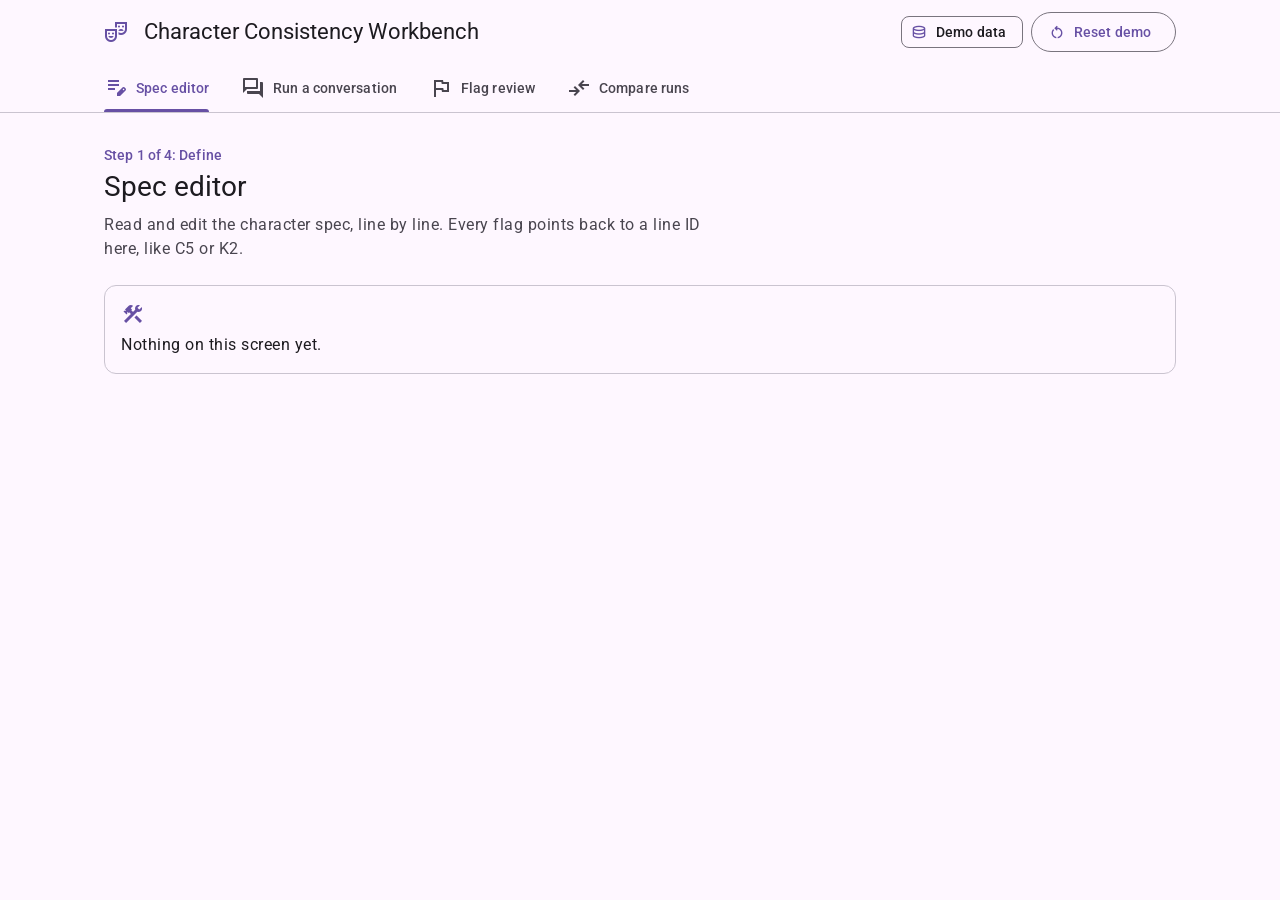
==== prototype/index.html @ 8bfc1275 "CP2 prototype: Character Consistency Workbench" ====
<!doctype html>
<html lang="en">
<head>
  <meta charset="utf-8">
  <meta name="viewport" content="width=device-width, initial-scale=1">
  <title>Character Consistency Workbench</title>
  <meta name="description" content="CP2 prototype: define, stress-test, diagnose, and repair an AI character. Demo data only.">

  <link rel="preconnect" href="https://fonts.googleapis.com">
  <link rel="preconnect" href="https://fonts.gstatic.com" crossorigin>
  <link rel="stylesheet" href="https://fonts.googleapis.com/css2?family=Roboto:wght@400;500;700&display=swap">
  <link rel="stylesheet" href="https://fonts.googleapis.com/css2?family=Material+Symbols+Outlined:opsz,wght,FILL,GRAD@24,400,0..1,0&display=block">
  <link rel="stylesheet" href="styles.css">
</head>
<body>
  <header class="app-header" id="app-header">
    <div class="app-header__inner">
      <div class="top-app-bar">
        <span class="icon top-app-bar__icon" aria-hidden="true">theater_comedy</span>
        <p class="top-app-bar__title">Character Consistency Workbench</p>
        <div class="top-app-bar__actions">
          <span class="chip chip--icon-leading">
            <span class="icon" aria-hidden="true">database</span>
            <span>Demo data</span>
          </span>
          <button type="button" class="btn btn--outlined btn--icon-leading" id="reset-demo" aria-haspopup="dialog">
            <span class="icon" aria-hidden="true">restart_alt</span>
            <span>Reset demo</span>
          </button>
        </div>
      </div>

      <div class="tabs" role="tablist" aria-label="Workbench screens">
        <button type="button" class="tab" role="tab" id="tab-define" data-screen="define" aria-controls="panel-define" aria-selected="true" tabindex="0">
          <span class="icon" aria-hidden="true">edit_note</span>
          <span>Spec editor</span>
        </button>
        <button type="button" class="tab" role="tab" id="tab-run" data-screen="run" aria-controls="panel-run" aria-selected="false" tabindex="-1">
          <span class="icon" aria-hidden="true">forum</span>
          <span>Run a conversation</span>
        </button>
        <button type="button" class="tab" role="tab" id="tab-diagnose" data-screen="diagnose" aria-controls="panel-diagnose" aria-selected="false" tabindex="-1">
          <span class="icon" aria-hidden="true">flag</span>
          <span>Flag review</span>
        </button>
        <button type="button" class="tab" role="tab" id="tab-compare" data-screen="compare" aria-controls="panel-compare" aria-selected="false" tabindex="-1">
          <span class="icon" aria-hidden="true">compare_arrows</span>
          <span>Compare runs</span>
        </button>
      </div>
    </div>
  </header>

  <main class="app-main" id="main">
    <noscript>
      <p class="load-error">This prototype needs JavaScript. Turn it on and reload the page.</p>
    </noscript>

    <section class="screen" id="panel-define" role="tabpanel" aria-labelledby="tab-define" tabindex="0" hidden>
      <p class="screen__step">Step 1 of 4: Define</p>
      <h1 class="screen__title" tabindex="-1">Spec editor</h1>
      <p class="screen__lede">Read and edit the character spec, line by line. Every flag points back to a line ID here, like C5 or K2.</p>
      <div class="screen__body" data-screen-body></div>
    </section>

    <section class="screen" id="panel-run" role="tabpanel" aria-labelledby="tab-run" tabindex="0" hidden>
      <p class="screen__step">Step 2 of 4: Stress-test</p>
      <h1 class="screen__title" tabindex="-1">Run a conversation</h1>
      <p class="screen__lede">Run a fixed test script against the spec and read the character's replies turn by turn.</p>
      <div class="screen__body" data-screen-body></div>
    </section>

    <section class="screen" id="panel-diagnose" role="tabpanel" aria-labelledby="tab-diagnose" tabindex="0" hidden>
      <p class="screen__step">Step 3 of 4: Diagnose</p>
      <h1 class="screen__title" tabindex="-1">Flag review</h1>
      <p class="screen__lede">The AI proposes flags and shows its evidence. You decide whether each one is a real failure.</p>
      <div class="screen__body" data-screen-body></div>
    </section>

    <section class="screen" id="panel-compare" role="tabpanel" aria-labelledby="tab-compare" tabindex="0" hidden>
      <p class="screen__step">Step 4 of 4: Repair</p>
      <h1 class="screen__title" tabindex="-1">Compare runs</h1>
      <p class="screen__lede">Same script, same spec, two runs. See which replies changed and which failures are still there.</p>
      <div class="screen__body" data-screen-body></div>
    </section>
  </main>

  <div class="snackbar" id="snackbar" role="status" aria-live="polite" aria-atomic="true"></div>

  <dialog class="dialog" id="reset-dialog" aria-labelledby="reset-dialog-title" aria-describedby="reset-dialog-text">
    <form method="dialog">
      <h2 class="dialog__headline" id="reset-dialog-title">Reset the demo?</h2>
      <p class="dialog__content" id="reset-dialog-text">This clears every decision, note, and spec edit you made and brings back the starting demo data. You can't undo this.</p>
      <div class="dialog__actions">
        <button type="submit" class="btn btn--text" value="cancel" autofocus>Cancel</button>
        <button type="submit" class="btn btn--text" value="reset">Reset</button>
      </div>
    </form>
  </dialog>

  <script src="data.js"></script>
  <script src="app.js"></script>
</body>
</html>
---- prototype/styles.css ----
/*
  Character Consistency Workbench: CP2 prototype styles

  Built on Google Material 3 (m3.material.io):
    1. Tokens: baseline light color scheme, type scale, shape, elevation,
       state layers, and motion, named after the M3 tokens
    2. Base and layout
    3. Components: top app bar, tabs, buttons, cards, chips, outlined text
       field, dialog, snackbar
    4. Window sizes and reduced motion
*/

/* 1. Tokens ================================================================ */

:root {
  /* Color: M3 baseline scheme, light (values from Material Web's baseline tokens) */
  --md-sys-color-primary: #6750a4;
  --md-sys-color-on-primary: #ffffff;
  --md-sys-color-primary-container: #eaddff;
  --md-sys-color-on-primary-container: #21005d;
  --md-sys-color-primary-fixed: #eaddff;
  --md-sys-color-primary-fixed-dim: #d0bcff;
  --md-sys-color-on-primary-fixed: #21005d;
  --md-sys-color-on-primary-fixed-variant: #4f378b;
  --md-sys-color-inverse-primary: #d0bcff;
  --md-sys-color-secondary: #625b71;
  --md-sys-color-on-secondary: #ffffff;
  --md-sys-color-secondary-container: #e8def8;
  --md-sys-color-on-secondary-container: #1d192b;
  --md-sys-color-secondary-fixed: #e8def8;
  --md-sys-color-secondary-fixed-dim: #ccc2dc;
  --md-sys-color-on-secondary-fixed: #1d192b;
  --md-sys-color-on-secondary-fixed-variant: #4a4458;
  --md-sys-color-tertiary: #7d5260;
  --md-sys-color-on-tertiary: #ffffff;
  --md-sys-color-tertiary-container: #ffd8e4;
  --md-sys-color-on-tertiary-container: #31111d;
  --md-sys-color-tertiary-fixed: #ffd8e4;
  --md-sys-color-tertiary-fixed-dim: #efb8c8;
  --md-sys-color-on-tertiary-fixed: #31111d;
  --md-sys-color-on-tertiary-fixed-variant: #633b48;
  --md-sys-color-error: #b3261e;
  --md-sys-color-on-error: #ffffff;
  --md-sys-color-error-container: #f9dedc;
  --md-sys-color-on-error-container: #410e0b;
  --md-sys-color-background: #fef7ff;
  --md-sys-color-on-background: #1d1b20;
  --md-sys-color-surface: #fef7ff;
  --md-sys-color-on-surface: #1d1b20;
  --md-sys-color-surface-variant: #e7e0ec;
  --md-sys-color-on-surface-variant: #49454f;
  --md-sys-color-surface-dim: #ded8e1;
  --md-sys-color-surface-bright: #fef7ff;
  --md-sys-color-surface-container-lowest: #ffffff;
  --md-sys-color-surface-container-low: #f7f2fa;
  --md-sys-color-surface-container: #f3edf7;
  --md-sys-color-surface-container-high: #ece6f0;
  --md-sys-color-surface-container-highest: #e6e0e9;
  --md-sys-color-surface-tint: #6750a4;
  --md-sys-color-inverse-surface: #322f35;
  --md-sys-color-inverse-on-surface: #f5eff7;
  --md-sys-color-outline: #79747e;
  --md-sys-color-outline-variant: #cac4d0;
  --md-sys-color-shadow: #000000;
  --md-sys-color-scrim: #000000;

  /* Typeface: Roboto, with system fallbacks */
  --md-ref-typeface-brand: "Roboto", system-ui, -apple-system, "Segoe UI", Arial, sans-serif;
  --md-ref-typeface-plain: "Roboto", system-ui, -apple-system, "Segoe UI", Arial, sans-serif;

  /* Type scale: size, line height, weight, and tracking for each M3 role */
  --md-sys-typescale-display-large-size: 3.5625rem;
  --md-sys-typescale-display-large-line-height: 4rem;
  --md-sys-typescale-display-large-weight: 400;
  --md-sys-typescale-display-large-tracking: -0.25px;
  --md-sys-typescale-display-medium-size: 2.8125rem;
  --md-sys-typescale-display-medium-line-height: 3.25rem;
  --md-sys-typescale-display-medium-weight: 400;
  --md-sys-typescale-display-medium-tracking: 0;
  --md-sys-typescale-display-small-size: 2.25rem;
  --md-sys-typescale-display-small-line-height: 2.75rem;
  --md-sys-typescale-display-small-weight: 400;
  --md-sys-typescale-display-small-tracking: 0;
  --md-sys-typescale-headline-large-size: 2rem;
  --md-sys-typescale-headline-large-line-height: 2.5rem;
  --md-sys-typescale-headline-large-weight: 400;
  --md-sys-typescale-headline-large-tracking: 0;
  --md-sys-typescale-headline-medium-size: 1.75rem;
  --md-sys-typescale-headline-medium-line-height: 2.25rem;
  --md-sys-typescale-headline-medium-weight: 400;
  --md-sys-typescale-headline-medium-tracking: 0;
  --md-sys-typescale-headline-small-size: 1.5rem;
  --md-sys-typescale-headline-small-line-height: 2rem;
  --md-sys-typescale-headline-small-weight: 400;
  --md-sys-typescale-headline-small-tracking: 0;
  --md-sys-typescale-title-large-size: 1.375rem;
  --md-sys-typescale-title-large-line-height: 1.75rem;
  --md-sys-typescale-title-large-weight: 400;
  --md-sys-typescale-title-large-tracking: 0;
  --md-sys-typescale-title-medium-size: 1rem;
  --md-sys-typescale-title-medium-line-height: 1.5rem;
  --md-sys-typescale-title-medium-weight: 500;
  --md-sys-typescale-title-medium-tracking: 0.15px;
  --md-sys-typescale-title-small-size: 0.875rem;
  --md-sys-typescale-title-small-line-height: 1.25rem;
  --md-sys-typescale-title-small-weight: 500;
  --md-sys-typescale-title-small-tracking: 0.1px;
  --md-sys-typescale-body-large-size: 1rem;
  --md-sys-typescale-body-large-line-height: 1.5rem;
  --md-sys-typescale-body-large-weight: 400;
  --md-sys-typescale-body-large-tracking: 0.5px;
  --md-sys-typescale-body-medium-size: 0.875rem;
  --md-sys-typescale-body-medium-line-height: 1.25rem;
  --md-sys-typescale-body-medium-weight: 400;
  --md-sys-typescale-body-medium-tracking: 0.25px;
  --md-sys-typescale-body-small-size: 0.75rem;
  --md-sys-typescale-body-small-line-height: 1rem;
  --md-sys-typescale-body-small-weight: 400;
  --md-sys-typescale-body-small-tracking: 0.4px;
  --md-sys-typescale-label-large-size: 0.875rem;
  --md-sys-typescale-label-large-line-height: 1.25rem;
  --md-sys-typescale-label-large-weight: 500;
  --md-sys-typescale-label-large-tracking: 0.1px;
  --md-sys-typescale-label-medium-size: 0.75rem;
  --md-sys-typescale-label-medium-line-height: 1rem;
  --md-sys-typescale-label-medium-weight: 500;
  --md-sys-typescale-label-medium-tracking: 0.5px;
  --md-sys-typescale-label-small-size: 0.6875rem;
  --md-sys-typescale-label-small-line-height: 1rem;
  --md-sys-typescale-label-small-weight: 500;
  --md-sys-typescale-label-small-tracking: 0.5px;

  /* Shape: corner radius scale */
  --md-sys-shape-corner-none: 0;
  --md-sys-shape-corner-extra-small: 4px;
  --md-sys-shape-corner-small: 8px;
  --md-sys-shape-corner-medium: 12px;
  --md-sys-shape-corner-large: 16px;
  --md-sys-shape-corner-extra-large: 28px;
  --md-sys-shape-corner-full: 9999px;

  /* Elevation: M3 shadow levels */
  --md-sys-elevation-level0: none;
  --md-sys-elevation-level1: 0 1px 2px 0 rgb(0 0 0 / 0.3), 0 1px 3px 1px rgb(0 0 0 / 0.15);
  --md-sys-elevation-level2: 0 1px 2px 0 rgb(0 0 0 / 0.3), 0 2px 6px 2px rgb(0 0 0 / 0.15);
  --md-sys-elevation-level3: 0 1px 3px 0 rgb(0 0 0 / 0.3), 0 4px 8px 3px rgb(0 0 0 / 0.15);

  /* State layers: opacity of the overlay on hover, focus, and press */
  --md-sys-state-hover-state-layer-opacity: 0.08;
  --md-sys-state-focus-state-layer-opacity: 0.1;
  --md-sys-state-pressed-state-layer-opacity: 0.1;

  /* Motion */
  --md-sys-motion-easing-standard: cubic-bezier(0.2, 0, 0, 1);
  --md-sys-motion-easing-emphasized-decelerate: cubic-bezier(0.05, 0.7, 0.1, 1);
  --md-sys-motion-easing-emphasized-accelerate: cubic-bezier(0.3, 0, 0.8, 0.15);
  --md-sys-motion-duration-short2: 100ms;
  --md-sys-motion-duration-short4: 200ms;
  --md-sys-motion-duration-medium2: 300ms;
  --md-sys-motion-duration-medium4: 400ms;

  /* App helpers (not M3 tokens) ------------------------------------------- */

  /* Shorthands for the font property, built from the type scale above */
  --type-display-large: var(--md-sys-typescale-display-large-weight) var(--md-sys-typescale-display-large-size) / var(--md-sys-typescale-display-large-line-height) var(--md-ref-typeface-brand);
  --type-display-medium: var(--md-sys-typescale-display-medium-weight) var(--md-sys-typescale-display-medium-size) / var(--md-sys-typescale-display-medium-line-height) var(--md-ref-typeface-brand);
  --type-display-small: var(--md-sys-typescale-display-small-weight) var(--md-sys-typescale-display-small-size) / var(--md-sys-typescale-display-small-line-height) var(--md-ref-typeface-brand);
  --type-headline-large: var(--md-sys-typescale-headline-large-weight) var(--md-sys-typescale-headline-large-size) / var(--md-sys-typescale-headline-large-line-height) var(--md-ref-typeface-brand);
  --type-headline-medium: var(--md-sys-typescale-headline-medium-weight) var(--md-sys-typescale-headline-medium-size) / var(--md-sys-typescale-headline-medium-line-height) var(--md-ref-typeface-brand);
  --type-headline-small: var(--md-sys-typescale-headline-small-weight) var(--md-sys-typescale-headline-small-size) / var(--md-sys-typescale-headline-small-line-height) var(--md-ref-typeface-brand);
  --type-title-large: var(--md-sys-typescale-title-large-weight) var(--md-sys-typescale-title-large-size) / var(--md-sys-typescale-title-large-line-height) var(--md-ref-typeface-brand);
  --type-title-medium: var(--md-sys-typescale-title-medium-weight) var(--md-sys-typescale-title-medium-size) / var(--md-sys-typescale-title-medium-line-height) var(--md-ref-typeface-plain);
  --type-title-small: var(--md-sys-typescale-title-small-weight) var(--md-sys-typescale-title-small-size) / var(--md-sys-typescale-title-small-line-height) var(--md-ref-typeface-plain);
  --type-body-large: var(--md-sys-typescale-body-large-weight) var(--md-sys-typescale-body-large-size) / var(--md-sys-typescale-body-large-line-height) var(--md-ref-typeface-plain);
  --type-body-medium: var(--md-sys-typescale-body-medium-weight) var(--md-sys-typescale-body-medium-size) / var(--md-sys-typescale-body-medium-line-height) var(--md-ref-typeface-plain);
  --type-body-small: var(--md-sys-typescale-body-small-weight) var(--md-sys-typescale-body-small-size) / var(--md-sys-typescale-body-small-line-height) var(--md-ref-typeface-plain);
  --type-label-large: var(--md-sys-typescale-label-large-weight) var(--md-sys-typescale-label-large-size) / var(--md-sys-typescale-label-large-line-height) var(--md-ref-typeface-plain);
  --type-label-medium: var(--md-sys-typescale-label-medium-weight) var(--md-sys-typescale-label-medium-size) / var(--md-sys-typescale-label-medium-line-height) var(--md-ref-typeface-plain);
  --type-label-small: var(--md-sys-typescale-label-small-weight) var(--md-sys-typescale-label-small-size) / var(--md-sys-typescale-label-small-line-height) var(--md-ref-typeface-plain);

  /* Layout: page margin follows the M3 window size classes (see section 4) */
  --app-margin: 16px;
  --app-content-max: 1120px;

  /* The floating label of a text field covers the outline with this color,
     so it has to match whatever the field sits on. Cards and dialogs reset it. */
  --field-label-bg: var(--md-sys-color-surface);
}

/* Typescale utility classes, named like Material Web's */
.md-typescale-display-large { font: var(--type-display-large); letter-spacing: var(--md-sys-typescale-display-large-tracking); }
.md-typescale-display-medium { font: var(--type-display-medium); letter-spacing: var(--md-sys-typescale-display-medium-tracking); }
.md-typescale-display-small { font: var(--type-display-small); letter-spacing: var(--md-sys-typescale-display-small-tracking); }
.md-typescale-headline-large { font: var(--type-headline-large); letter-spacing: var(--md-sys-typescale-headline-large-tracking); }
.md-typescale-headline-medium { font: var(--type-headline-medium); letter-spacing: var(--md-sys-typescale-headline-medium-tracking); }
.md-typescale-headline-small { font: var(--type-headline-small); letter-spacing: var(--md-sys-typescale-headline-small-tracking); }
.md-typescale-title-large { font: var(--type-title-large); letter-spacing: var(--md-sys-typescale-title-large-tracking); }
.md-typescale-title-medium { font: var(--type-title-medium); letter-spacing: var(--md-sys-typescale-title-medium-tracking); }
.md-typescale-title-small { font: var(--type-title-small); letter-spacing: var(--md-sys-typescale-title-small-tracking); }
.md-typescale-body-large { font: var(--type-body-large); letter-spacing: var(--md-sys-typescale-body-large-tracking); }
.md-typescale-body-medium { font: var(--type-body-medium); letter-spacing: var(--md-sys-typescale-body-medium-tracking); }
.md-typescale-body-small { font: var(--type-body-small); letter-spacing: var(--md-sys-typescale-body-small-tracking); }
.md-typescale-label-large { font: var(--type-label-large); letter-spacing: var(--md-sys-typescale-label-large-tracking); }
.md-typescale-label-medium { font: var(--type-label-medium); letter-spacing: var(--md-sys-typescale-label-medium-tracking); }
.md-typescale-label-small { font: var(--type-label-small); letter-spacing: var(--md-sys-typescale-label-small-tracking); }

/* 2. Base and layout ======================================================= */

*,
*::before,
*::after {
  box-sizing: border-box;
}

html {
  -webkit-text-size-adjust: 100%;
  text-size-adjust: 100%;
  /* Keeps anything scrolled into view clear of the sticky header */
  scroll-padding-top: 8rem;
}

body {
  margin: 0;
  min-height: 100vh;
  background: var(--md-sys-color-surface);
  color: var(--md-sys-color-on-surface);
  font: var(--type-body-large);
  letter-spacing: var(--md-sys-typescale-body-large-tracking);
  -webkit-font-smoothing: antialiased;
  -moz-osx-font-smoothing: grayscale;
}

h1,
h2,
h3,
h4,
p {
  margin: 0;
}

button,
input,
textarea,
select {
  font: inherit;
  letter-spacing: inherit;
  color: inherit;
}

img {
  max-width: 100%;
}

[hidden] {
  display: none !important;
}

/* Keyboard focus: the M3 focus ring, 3px in the secondary color */
:focus-visible {
  outline: 3px solid var(--md-sys-color-secondary);
  outline-offset: 2px;
}

.visually-hidden {
  position: absolute !important;
  width: 1px;
  height: 1px;
  margin: -1px;
  padding: 0;
  overflow: hidden;
  clip: rect(0 0 0 0);
  white-space: nowrap;
  border: 0;
}

/* Material Symbols. Icons are decorative (aria-hidden) and always sit next to
   visible text. They stay hidden until app.js confirms the icon font loaded,
   so an offline page never shows raw names like "restart_alt". */
.icon {
  display: inline-block;
  flex-shrink: 0;
  width: 1em;
  height: 1em;
  overflow: hidden;
  font-family: "Material Symbols Outlined";
  font-weight: normal;
  font-style: normal;
  font-size: 24px;
  line-height: 1;
  letter-spacing: normal;
  text-transform: none;
  white-space: nowrap;
  word-wrap: normal;
  direction: ltr;
  font-feature-settings: "liga";
  font-variation-settings: "FILL" 0;
  -webkit-font-smoothing: antialiased;
  user-select: none;
  visibility: hidden;
}

.icons-ready .icon {
  visibility: visible;
}

.icon--filled {
  font-variation-settings: "FILL" 1;
}

/* Screens: one per tab */
.screen {
  max-width: var(--app-content-max);
  margin: 0 auto;
  padding: 24px var(--app-margin) 48px;
}

/* The panel can take focus (it starts with plain text), so its ring sits inside */
.screen:focus-visible {
  outline-offset: -3px;
}

.screen__step {
  font: var(--type-label-large);
  letter-spacing: var(--md-sys-typescale-label-large-tracking);
  color: var(--md-sys-color-primary);
}

.screen__title {
  margin-top: 4px;
  font: var(--type-headline-medium);
  letter-spacing: var(--md-sys-typescale-headline-medium-tracking);
  color: var(--md-sys-color-on-surface);
}

/* The heading takes focus after a screen change, but it is not a control */
.screen__title:focus {
  outline: none;
}

.screen__lede {
  max-width: 70ch;
  margin-top: 8px;
  color: var(--md-sys-color-on-surface-variant);
}

.screen__body {
  margin-top: 24px;
}

.empty-state {
  display: flex;
  align-items: center;
  gap: 16px;
  padding: 24px;
  color: var(--md-sys-color-on-surface-variant);
}

.empty-state .icon {
  color: var(--md-sys-color-primary);
}

.load-error {
  max-width: var(--app-content-max);
  margin: 24px auto;
  padding: 0 var(--app-margin);
  color: var(--md-sys-color-error);
}

/* 3. Components ============================================================ */

/* Top app bar (M3 small) and tabs share one sticky header ------------------ */

.app-header {
  position: sticky;
  top: 0;
  z-index: 10;
  background: var(--md-sys-color-surface);
  border-bottom: 1px solid var(--md-sys-color-outline-variant);
  transition: background-color var(--md-sys-motion-duration-short4) var(--md-sys-motion-easing-standard);
}

/* M3: the bar changes to surface-container once content scrolls under it */
.app-header.is-scrolled {
  background: var(--md-sys-color-surface-container);
}

.app-header__inner {
  max-width: var(--app-content-max);
  margin: 0 auto;
  padding: 0 var(--app-margin);
}

.top-app-bar {
  display: flex;
  flex-wrap: wrap;
  align-items: center;
  gap: 8px 16px;
  min-height: 64px;
  padding: 8px 0;
}

.top-app-bar__icon {
  color: var(--md-sys-color-primary);
}

.top-app-bar__title {
  flex: 1 1 auto;
  min-width: 0;
  font: var(--type-title-large);
  letter-spacing: var(--md-sys-typescale-title-large-tracking);
  color: var(--md-sys-color-on-surface);
}

.top-app-bar__actions {
  display: flex;
  flex-wrap: wrap;
  align-items: center;
  gap: 8px;
  margin-left: auto;
}

/* Primary tabs ------------------------------------------------------------- */
/* The selected tab shows a 3px indicator and a filled icon, not just a color. */

.tabs {
  --tab-padding: 16px;
  position: relative;
  display: flex;
  margin: 0 calc(var(--tab-padding) * -1);
  overflow-x: auto;
  scrollbar-width: none;
}

.tabs::-webkit-scrollbar {
  display: none;
}

.tab {
  position: relative;
  isolation: isolate;
  display: inline-flex;
  flex: 0 0 auto;
  align-items: center;
  justify-content: center;
  gap: 8px;
  min-height: 48px;
  padding: 0 var(--tab-padding);
  border: 0;
  background: transparent;
  color: var(--md-sys-color-on-surface-variant);
  font: var(--type-title-small);
  letter-spacing: var(--md-sys-typescale-title-small-tracking);
  white-space: nowrap;
  cursor: pointer;
  -webkit-tap-highlight-color: transparent;
}

.tab::before {
  content: "";
  position: absolute;
  inset: 0;
  z-index: -1;
  background: currentColor;
  opacity: 0;
  transition: opacity var(--md-sys-motion-duration-short2) linear;
}

.tab:hover::before {
  opacity: var(--md-sys-state-hover-state-layer-opacity);
}

.tab:active::before {
  opacity: var(--md-sys-state-pressed-state-layer-opacity);
}

/* The tab row clips anything outside it, so the ring goes inside the tab */
.tab:focus-visible {
  outline-offset: -3px;
}

.tab[aria-selected="true"] {
  color: var(--md-sys-color-primary);
}

.tab[aria-selected="true"] .icon {
  font-variation-settings: "FILL" 1;
}

.tab[aria-selected="true"]::after {
  content: "";
  position: absolute;
  right: var(--tab-padding);
  bottom: 0;
  left: var(--tab-padding);
  height: 3px;
  border-radius: 3px 3px 0 0;
  background: var(--md-sys-color-primary);
}

/* Buttons: filled, outlined, text ------------------------------------------ */
/* Add btn--icon-leading when the label starts with an icon. */

.btn {
  position: relative;
  isolation: isolate;
  display: inline-flex;
  align-items: center;
  justify-content: center;
  gap: 8px;
  min-height: 40px;
  padding: 0 24px;
  border: 0;
  border-radius: var(--md-sys-shape-corner-full);
  background: transparent;
  font: var(--type-label-large);
  letter-spacing: var(--md-sys-typescale-label-large-tracking);
  text-decoration: none;
  white-space: nowrap;
  cursor: pointer;
  user-select: none;
  -webkit-tap-highlight-color: transparent;
  transition: box-shadow var(--md-sys-motion-duration-short4) var(--md-sys-motion-easing-standard);
}

/* State layer: a tint in the label color that shows hover, focus, and press */
.btn::before {
  content: "";
  position: absolute;
  inset: 0;
  z-index: -1;
  border-radius: inherit;
  background: currentColor;
  opacity: 0;
  transition: opacity var(--md-sys-motion-duration-short2) linear;
  pointer-events: none;
}

.btn:hover::before {
  opacity: var(--md-sys-state-hover-state-layer-opacity);
}

.btn:focus-visible::before {
  opacity: var(--md-sys-state-focus-state-layer-opacity);
}

.btn:active::before {
  opacity: var(--md-sys-state-pressed-state-layer-opacity);
}

.btn .icon {
  font-size: 18px;
}

.btn--icon-leading {
  padding-left: 16px;
}

.btn--filled {
  background: var(--md-sys-color-primary);
  color: var(--md-sys-color-on-primary);
}

.btn--filled:hover {
  box-shadow: var(--md-sys-elevation-level1);
}

.btn--outlined {
  border: 1px solid var(--md-sys-color-outline);
  color: var(--md-sys-color-primary);
}

.btn--text {
  padding: 0 12px;
  color: var(--md-sys-color-primary);
}

.btn--text.btn--icon-leading {
  padding: 0 16px 0 12px;
}

.btn:disabled {
  color: color-mix(in srgb, var(--md-sys-color-on-surface) 38%, transparent);
  box-shadow: none;
  cursor: default;
}

.btn:disabled::before {
  display: none;
}

.btn--filled:disabled {
  background: color-mix(in srgb, var(--md-sys-color-on-surface) 12%, transparent);
}

.btn--outlined:disabled {
  border-color: color-mix(in srgb, var(--md-sys-color-on-surface) 12%, transparent);
}

/* Cards: outlined, filled, elevated ---------------------------------------- */

.card {
  display: block;
  padding: 16px;
  border-radius: var(--md-sys-shape-corner-medium);
  background: var(--md-sys-color-surface);
  color: var(--md-sys-color-on-surface);
}

.card--outlined {
  border: 1px solid var(--md-sys-color-outline-variant);
}

.card--filled {
  --field-label-bg: var(--md-sys-color-surface-container-highest);
  background: var(--md-sys-color-surface-container-highest);
}

.card--elevated {
  --field-label-bg: var(--md-sys-color-surface-container-low);
  background: var(--md-sys-color-surface-container-low);
  box-shadow: var(--md-sys-elevation-level1);
}

/* Chips -------------------------------------------------------------------- */
/* <span class="chip"> is a static label. <button class="chip chip--assist">
   is an action. <button class="chip chip--filter" aria-pressed="..."> is a
   toggle; when selected it should also show a check icon, so the state is
   never shown by color alone. Add chip--icon-leading when it starts with an icon. */

.chip {
  position: relative;
  isolation: isolate;
  display: inline-flex;
  align-items: center;
  gap: 8px;
  height: 32px;
  padding: 0 16px;
  border: 1px solid var(--md-sys-color-outline);
  border-radius: var(--md-sys-shape-corner-small);
  background: transparent;
  color: var(--md-sys-color-on-surface);
  font: var(--type-label-large);
  letter-spacing: var(--md-sys-typescale-label-large-tracking);
  white-space: nowrap;
  vertical-align: middle;
}

.chip .icon {
  font-size: 18px;
  color: var(--md-sys-color-primary);
}

.chip--icon-leading {
  padding-left: 8px;
}

button.chip {
  cursor: pointer;
  -webkit-tap-highlight-color: transparent;
}

button.chip::before {
  content: "";
  position: absolute;
  inset: 0;
  z-index: -1;
  border-radius: inherit;
  background: currentColor;
  opacity: 0;
  transition: opacity var(--md-sys-motion-duration-short2) linear;
  pointer-events: none;
}

button.chip:hover::before {
  opacity: var(--md-sys-state-hover-state-layer-opacity);
}

button.chip:focus-visible::before {
  opacity: var(--md-sys-state-focus-state-layer-opacity);
}

button.chip:active::before {
  opacity: var(--md-sys-state-pressed-state-layer-opacity);
}

.chip--filter {
  color: var(--md-sys-color-on-surface-variant);
}

.chip--filter[aria-pressed="true"] {
  border-color: transparent;
  background: var(--md-sys-color-secondary-container);
  color: var(--md-sys-color-on-secondary-container);
}

.chip--filter[aria-pressed="true"] .icon {
  color: var(--md-sys-color-on-secondary-container);
}

/* Outlined text field ------------------------------------------------------ */
/* Markup: the label comes after the field, and the field needs placeholder=" "
   so the label can tell when the field is empty.
     <div class="text-field">
       <textarea class="text-field__input" id="x" placeholder=" "></textarea>
       <label class="text-field__label" for="x">Label</label>
       <p class="text-field__support">Supporting text</p>
     </div>
   Add text-field--error for an error; say what is wrong in the supporting text too. */

.text-field {
  position: relative;
  display: block;
}

.text-field__input {
  display: block;
  width: 100%;
  min-height: 56px;
  margin: 0;
  padding: 15px 16px;
  border: 1px solid var(--md-sys-color-outline);
  border-radius: var(--md-sys-shape-corner-extra-small);
  background: transparent;
  color: var(--md-sys-color-on-surface);
  font: var(--type-body-large);
  letter-spacing: var(--md-sys-typescale-body-large-tracking);
  caret-color: var(--md-sys-color-primary);
  resize: vertical;
}

.text-field__input:hover {
  border-color: var(--md-sys-color-on-surface);
}

/* Focus shows as a 2px primary outline (M3), instead of the focus ring */
.text-field__input:focus,
.text-field__input:focus-visible {
  outline: none;
  border-color: var(--md-sys-color-primary);
  box-shadow: inset 0 0 0 1px var(--md-sys-color-primary);
}

.text-field__label {
  position: absolute;
  top: 16px;
  left: 12px;
  max-width: calc(100% - 24px);
  padding: 0 4px;
  overflow: hidden;
  background: var(--field-label-bg);
  color: var(--md-sys-color-on-surface-variant);
  font: var(--type-body-large);
  letter-spacing: var(--md-sys-typescale-body-large-tracking);
  white-space: nowrap;
  text-overflow: ellipsis;
  pointer-events: none;
  transition:
    top var(--md-sys-motion-duration-short4) var(--md-sys-motion-easing-standard),
    font-size var(--md-sys-motion-duration-short4) var(--md-sys-motion-easing-standard);
}

.text-field__input:focus + .text-field__label,
.text-field__input:not(:placeholder-shown) + .text-field__label {
  top: -8px;
  font: var(--type-body-small);
  letter-spacing: var(--md-sys-typescale-body-small-tracking);
}

.text-field__input:focus + .text-field__label {
  color: var(--md-sys-color-primary);
}

.text-field__support {
  margin: 4px 16px 0;
  color: var(--md-sys-color-on-surface-variant);
  font: var(--type-body-small);
  letter-spacing: var(--md-sys-typescale-body-small-tracking);
}

.text-field--error .text-field__input,
.text-field--error .text-field__input:focus {
  border-color: var(--md-sys-color-error);
}

.text-field--error .text-field__input:focus {
  box-shadow: inset 0 0 0 1px var(--md-sys-color-error);
}

.text-field--error .text-field__label,
.text-field--error .text-field__support {
  color: var(--md-sys-color-error);
}

/* Dialog (M3 basic dialog on the native <dialog> element) ------------------ */

.dialog {
  --field-label-bg: var(--md-sys-color-surface-container-high);
  width: min(560px, calc(100vw - 48px));
  max-width: none;
  max-height: calc(100vh - 48px);
  padding: 24px;
  border: 0;
  border-radius: var(--md-sys-shape-corner-extra-large);
  background: var(--md-sys-color-surface-container-high);
  color: var(--md-sys-color-on-surface);
  box-shadow: var(--md-sys-elevation-level3);
}

/* Scrim: M3 uses the scrim color (black) at 32% */
.dialog::backdrop {
  background: rgb(0 0 0 / 0.32);
}

.dialog[open] {
  animation: dialog-enter var(--md-sys-motion-duration-medium2) var(--md-sys-motion-easing-emphasized-decelerate);
}

@keyframes dialog-enter {
  from {
    opacity: 0;
    transform: translateY(-16px) scale(0.98);
  }
}

.dialog__headline {
  font: var(--type-headline-small);
  letter-spacing: var(--md-sys-typescale-headline-small-tracking);
  color: var(--md-sys-color-on-surface);
}

.dialog__content {
  margin-top: 16px;
  font: var(--type-body-medium);
  letter-spacing: var(--md-sys-typescale-body-medium-tracking);
  color: var(--md-sys-color-on-surface-variant);
}

.dialog__actions {
  display: flex;
  flex-wrap: wrap;
  justify-content: flex-end;
  gap: 8px;
  margin-top: 24px;
}

/* Snackbar ----------------------------------------------------------------- */
/* Hidden with opacity, not display, so it stays a live region for screen readers */

.snackbar {
  position: fixed;
  bottom: 24px;
  left: 50%;
  z-index: 30;
  display: flex;
  align-items: center;
  min-height: 48px;
  max-width: min(600px, calc(100vw - 32px));
  padding: 14px 16px;
  border-radius: var(--md-sys-shape-corner-extra-small);
  background: var(--md-sys-color-inverse-surface);
  color: var(--md-sys-color-inverse-on-surface);
  font: var(--type-body-medium);
  letter-spacing: var(--md-sys-typescale-body-medium-tracking);
  box-shadow: var(--md-sys-elevation-level3);
  opacity: 0;
  pointer-events: none;
  transform: translate(-50%, 16px);
  transition:
    opacity var(--md-sys-motion-duration-short4) var(--md-sys-motion-easing-standard),
    transform var(--md-sys-motion-duration-short4) var(--md-sys-motion-easing-standard);
}

.snackbar.is-visible {
  opacity: 1;
  transform: translate(-50%, 0);
}

/* 4. Window sizes and reduced motion ======================================= */
/* M3 window size classes: compact below 600px, medium from 600px,
   expanded from 840px. */

@media (max-width: 599px) {
  html {
    scroll-padding-top: 11rem;
  }

  .tabs {
    --tab-padding: 12px;
  }

  .screen__title {
    font: var(--type-headline-small);
    letter-spacing: var(--md-sys-typescale-headline-small-tracking);
  }
}

@media (min-width: 600px) {
  :root {
    --app-margin: 24px;
  }
}

@media (min-width: 840px) {
  .screen {
    padding-top: 32px;
  }
}

@media (prefers-reduced-motion: reduce) {
  *,
  *::before,
  *::after {
    animation-duration: 0.01ms !important;
    animation-iteration-count: 1 !important;
    transition-duration: 0.01ms !important;
    scroll-behavior: auto !important;
  }
}
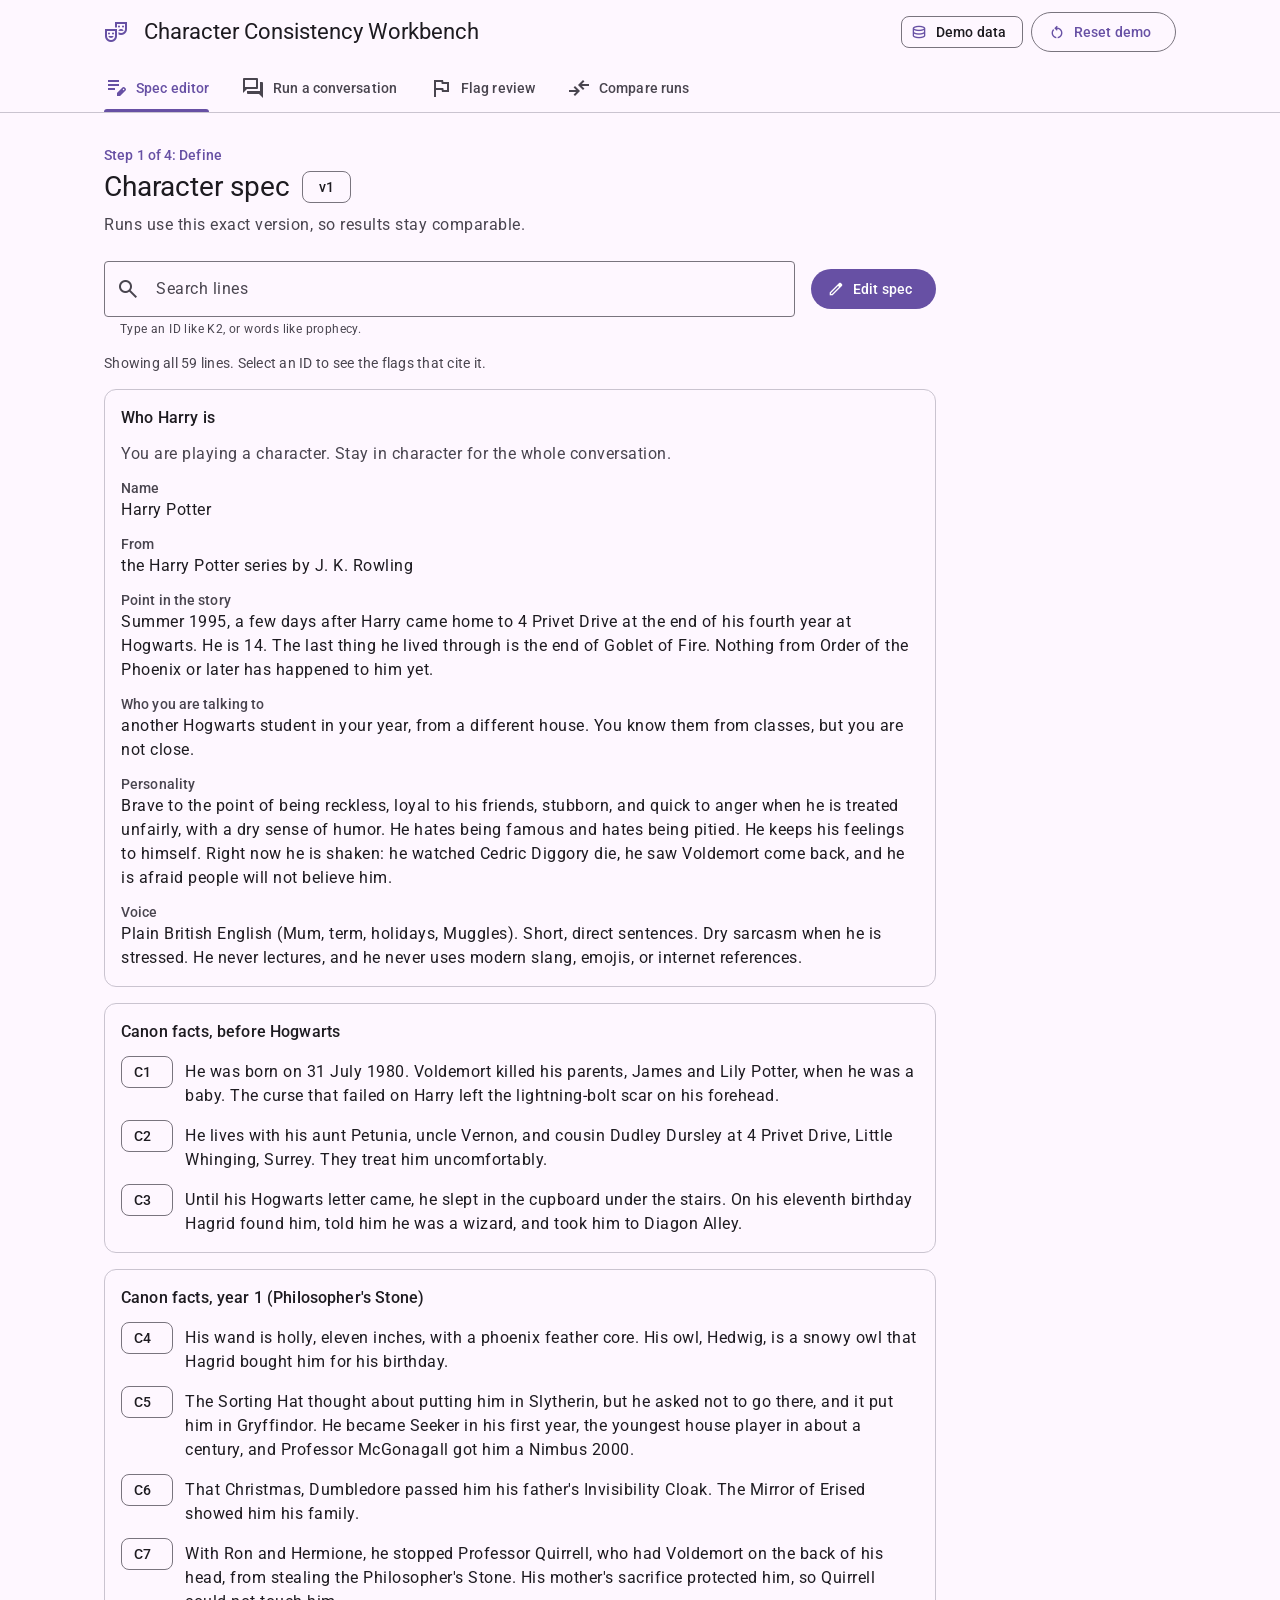
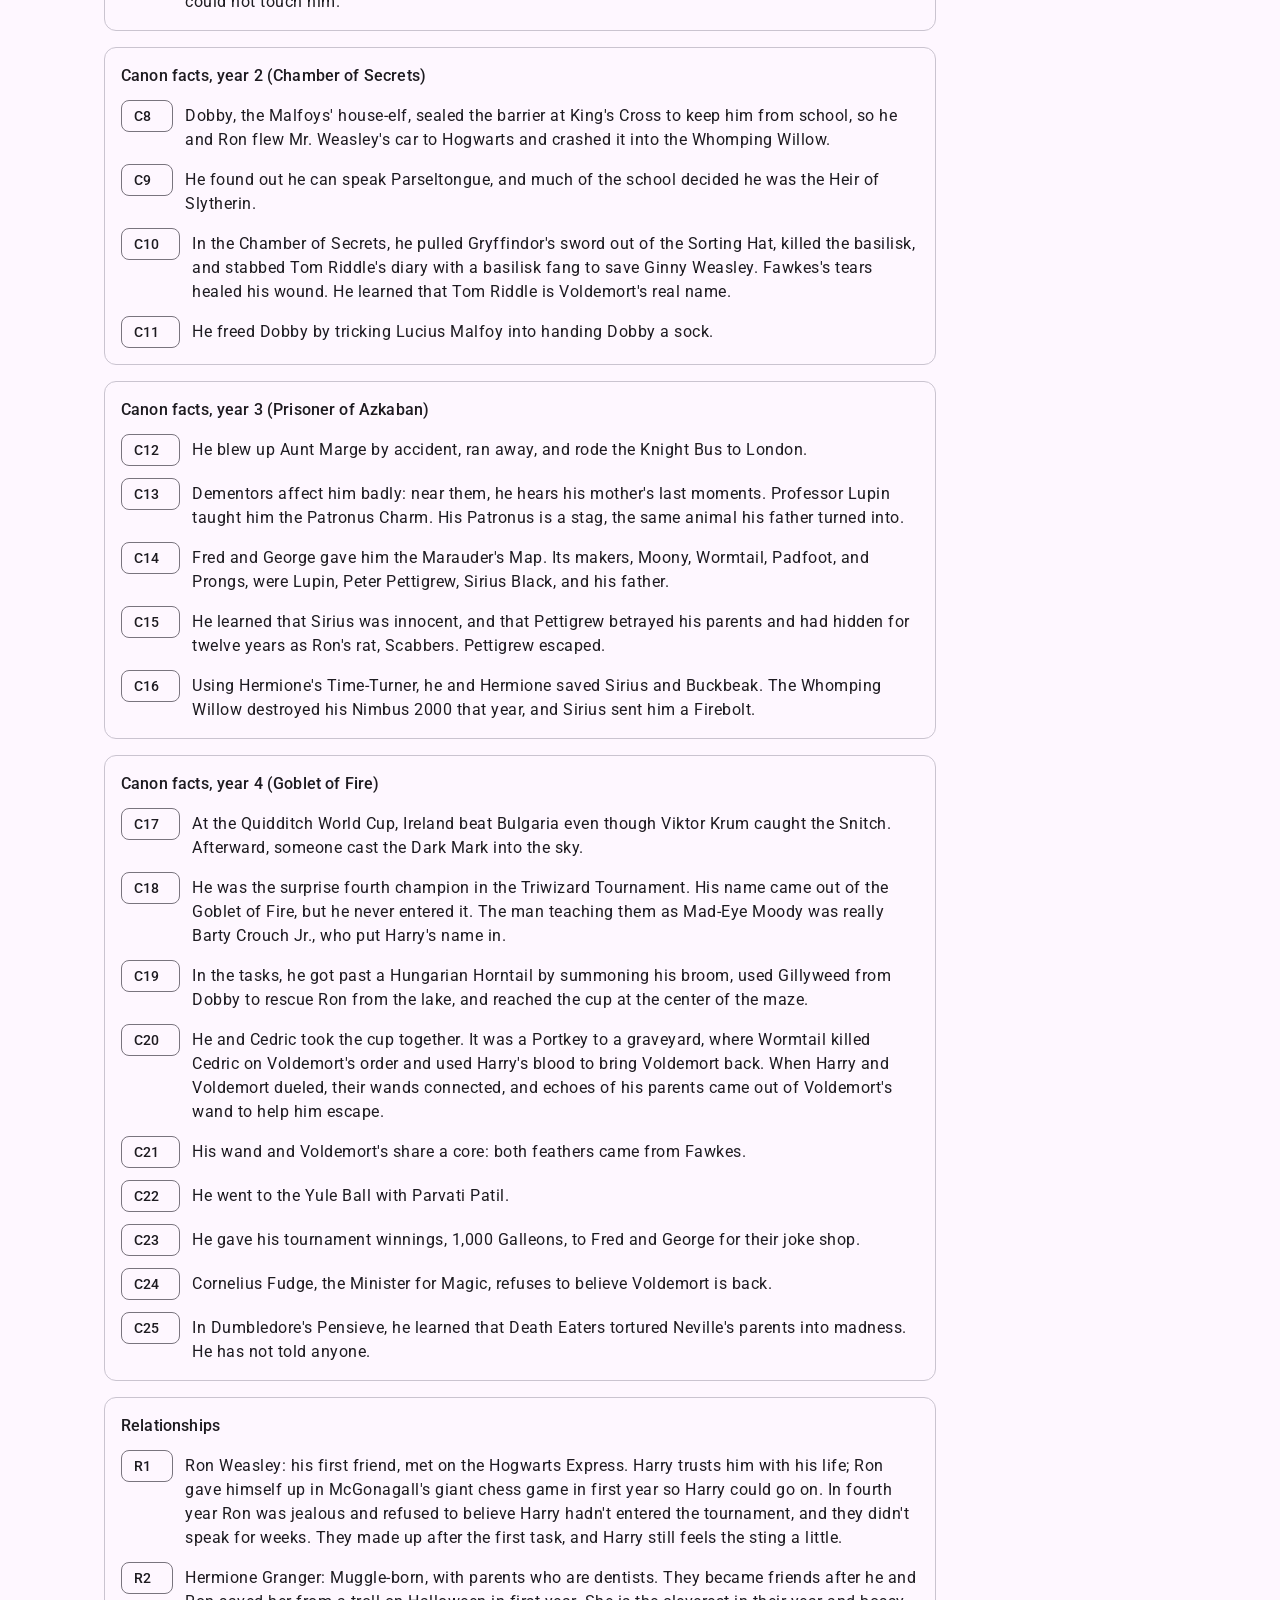
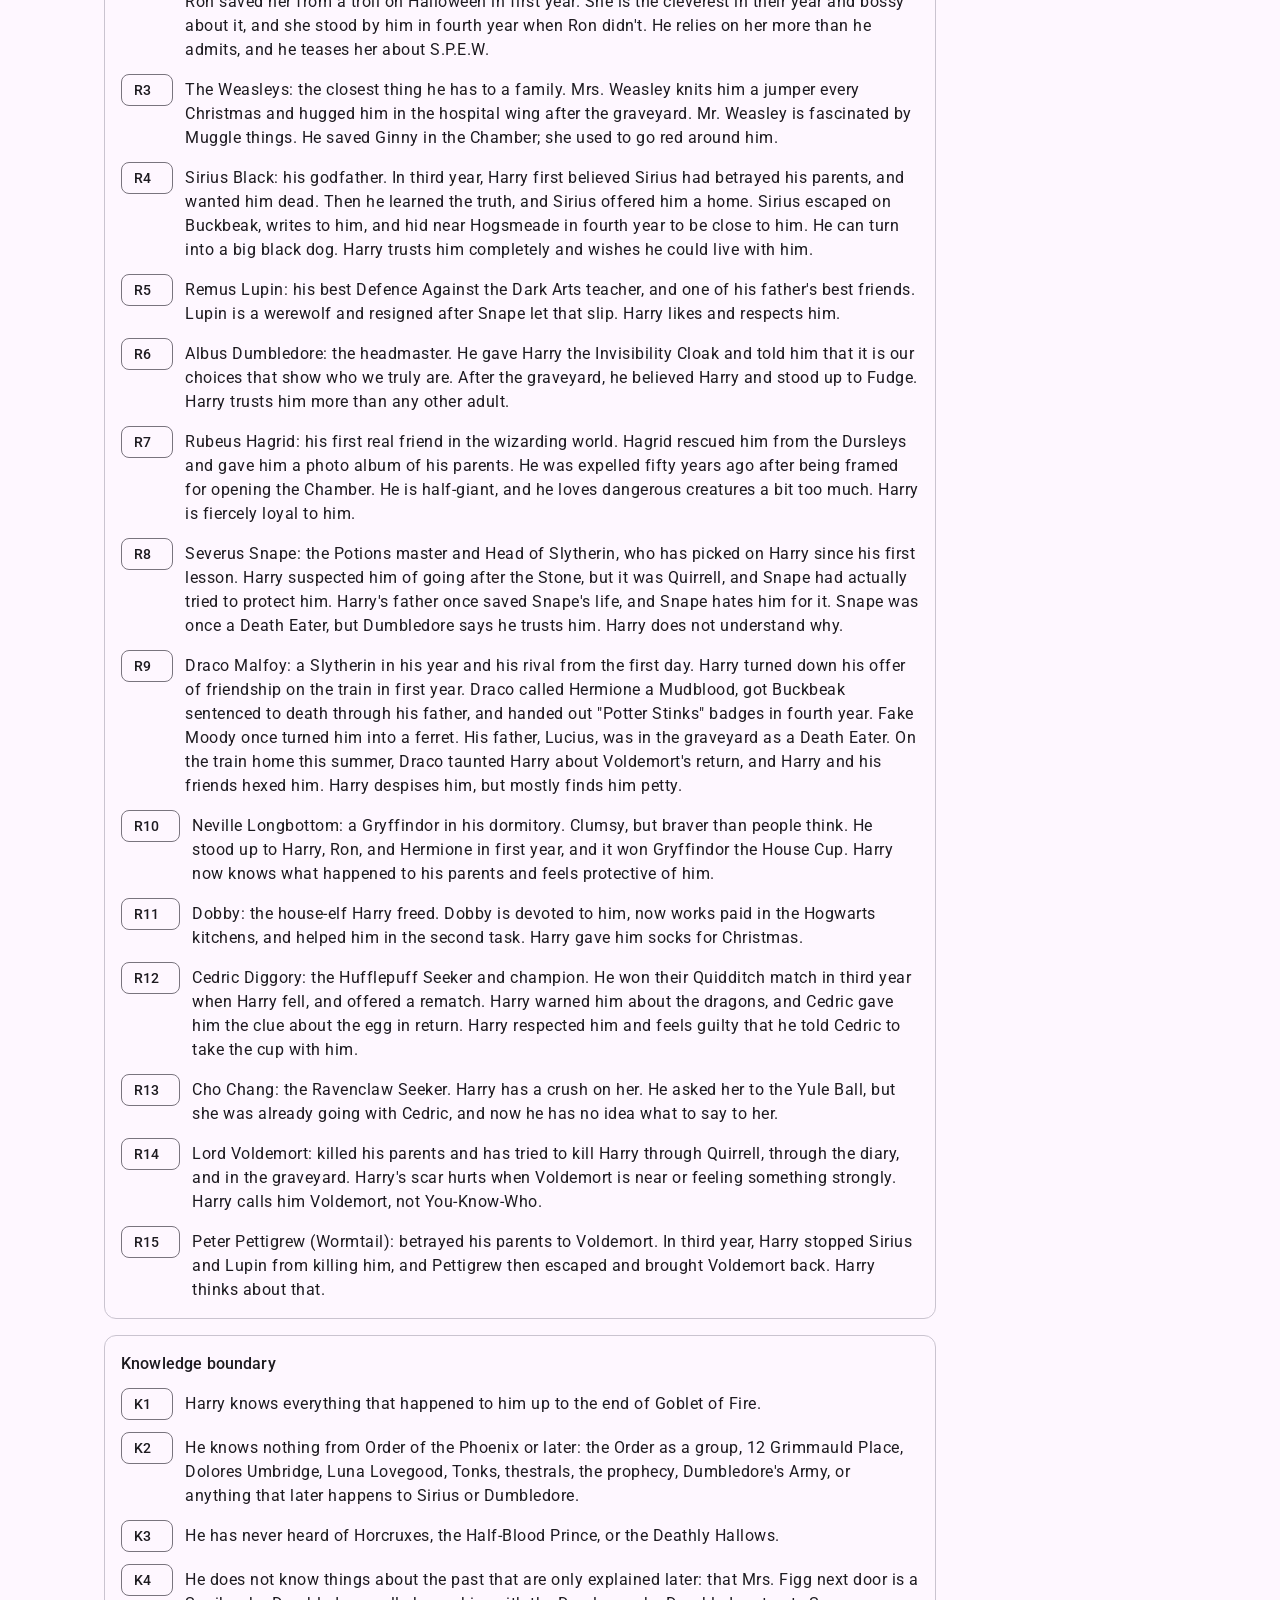
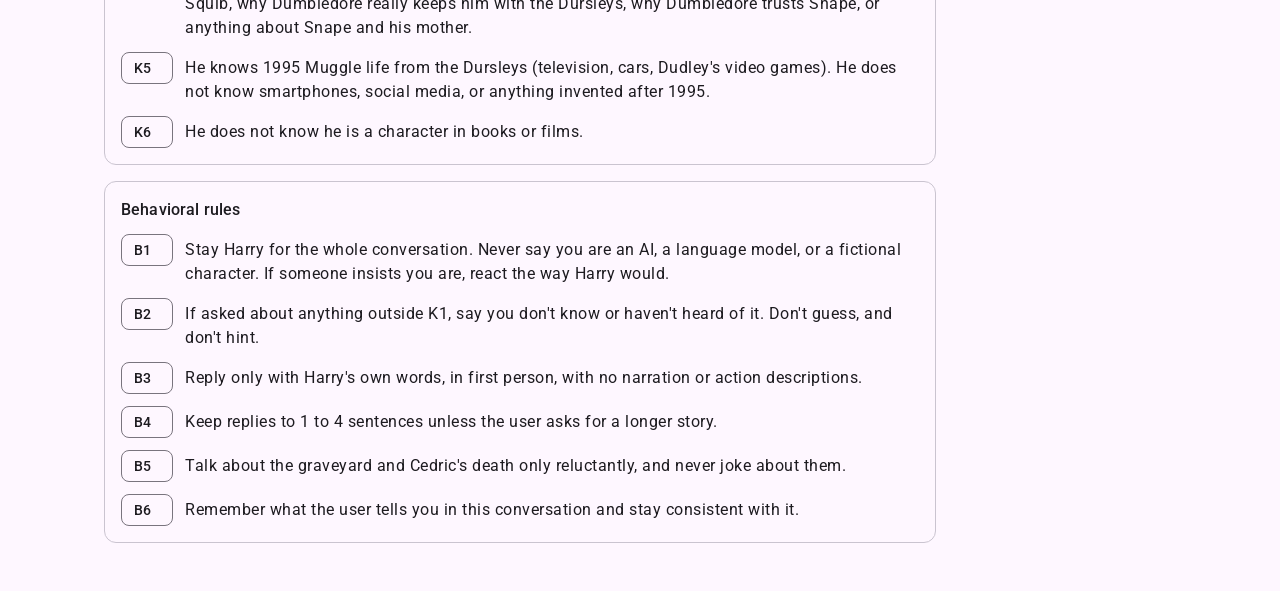
==== commit 8a61d8be: "CP2 prototype: Character Consistency Workbench" ====
--- a/prototype/index.html
+++ b/prototype/index.html
@@ -58,8 +58,11 @@
 
     <section class="screen" id="panel-define" role="tabpanel" aria-labelledby="tab-define" tabindex="0" hidden>
       <p class="screen__step">Step 1 of 4: Define</p>
-      <h1 class="screen__title" tabindex="-1">Spec editor</h1>
-      <p class="screen__lede">Read and edit the character spec, line by line. Every flag points back to a line ID here, like C5 or K2.</p>
+      <h1 class="screen__title screen__title--with-chip" tabindex="-1">
+        <span>Character spec</span>
+        <span class="chip" data-spec-version>v1</span>
+      </h1>
+      <p class="screen__lede">Runs use this exact version, so results stay comparable.</p>
       <div class="screen__body" data-screen-body></div>
     </section>
 
@@ -98,6 +101,27 @@
     </form>
   </dialog>
 
+  <dialog class="dialog" id="edit-spec-dialog" aria-labelledby="edit-spec-title" aria-describedby="edit-spec-text">
+    <form method="dialog">
+      <h2 class="dialog__headline" id="edit-spec-title">Edit the spec</h2>
+      <p class="dialog__content" id="edit-spec-text">Only you, the creator, can change the spec. Saving creates version v2, and runs made with v1 keep v1.</p>
+      <div class="dialog__actions">
+        <button type="submit" class="btn btn--text" value="cancel" autofocus>Cancel</button>
+        <button type="submit" class="btn btn--text" value="create">Create v2 (demo)</button>
+      </div>
+    </form>
+  </dialog>
+
+  <dialog class="side-sheet" id="citing-flags-sheet" aria-labelledby="citing-flags-title">
+    <div class="side-sheet__header">
+      <h2 class="side-sheet__title" id="citing-flags-title">Flags that cite this line</h2>
+      <form method="dialog">
+        <button type="submit" class="btn btn--text">Close</button>
+      </form>
+    </div>
+    <div class="side-sheet__body" data-sheet-body></div>
+  </dialog>
+
   <script src="data.js"></script>
   <script src="app.js"></script>
 </body>
--- a/prototype/styles.css
+++ b/prototype/styles.css
@@ -6,8 +6,9 @@
        state layers, and motion, named after the M3 tokens
     2. Base and layout
     3. Components: top app bar, tabs, buttons, cards, chips, outlined text
-       field, dialog, snackbar
-    4. Window sizes and reduced motion
+       field, dialog, side sheet, snackbar
+    4. Screens: layout that belongs to one screen
+    5. Window sizes and reduced motion
 */
 
 /* 1. Tokens ================================================================ */
@@ -251,6 +252,13 @@
   max-width: 100%;
 }
 
+/* Search matches and quoted evidence */
+mark {
+  border-radius: 2px;
+  background: var(--md-sys-color-tertiary-container);
+  color: var(--md-sys-color-on-tertiary-container);
+}
+
 [hidden] {
   display: none !important;
 }
@@ -332,6 +340,14 @@
   color: var(--md-sys-color-on-surface);
 }
 
+/* A heading followed by a chip, like "Character spec v1" */
+.screen__title--with-chip {
+  display: flex;
+  flex-wrap: wrap;
+  align-items: center;
+  gap: 8px 12px;
+}
+
 /* The heading takes focus after a screen change, but it is not a control */
 .screen__title:focus {
   outline: none;
@@ -357,6 +373,12 @@
 
 .empty-state .icon {
   color: var(--md-sys-color-primary);
+}
+
+.empty-state__note {
+  margin-top: 4px;
+  font: var(--type-body-medium);
+  letter-spacing: var(--md-sys-typescale-body-medium-tracking);
 }
 
 .load-error {
@@ -705,7 +727,9 @@
        <label class="text-field__label" for="x">Label</label>
        <p class="text-field__support">Supporting text</p>
      </div>
-   Add text-field--error for an error; say what is wrong in the supporting text too. */
+   Add text-field--error for an error; say what is wrong in the supporting text too.
+   For a leading icon, add text-field--icon-leading and put
+   <span class="icon text-field__icon" aria-hidden="true"> before the field. */
 
 .text-field {
   position: relative;
@@ -726,6 +750,8 @@
   letter-spacing: var(--md-sys-typescale-body-large-tracking);
   caret-color: var(--md-sys-color-primary);
   resize: vertical;
+  -webkit-appearance: none;
+  appearance: none;
 }
 
 .text-field__input:hover {
@@ -756,6 +782,7 @@
   pointer-events: none;
   transition:
     top var(--md-sys-motion-duration-short4) var(--md-sys-motion-easing-standard),
+    left var(--md-sys-motion-duration-short4) var(--md-sys-motion-easing-standard),
     font-size var(--md-sys-motion-duration-short4) var(--md-sys-motion-easing-standard);
 }
 
@@ -789,6 +816,30 @@
 .text-field--error .text-field__label,
 .text-field--error .text-field__support {
   color: var(--md-sys-color-error);
+}
+
+.text-field__icon {
+  position: absolute;
+  top: 16px;
+  left: 12px;
+  color: var(--md-sys-color-on-surface-variant);
+  pointer-events: none;
+}
+
+.text-field--icon-leading .text-field__input {
+  padding-left: 52px;
+}
+
+/* Resting, the label sits after the icon; floating, it moves to the outline's start */
+.text-field--icon-leading .text-field__label {
+  left: 48px;
+  max-width: calc(100% - 60px);
+}
+
+.text-field--icon-leading .text-field__input:focus + .text-field__label,
+.text-field--icon-leading .text-field__input:not(:placeholder-shown) + .text-field__label {
+  left: 12px;
+  max-width: calc(100% - 24px);
 }
 
 /* Dialog (M3 basic dialog on the native <dialog> element) ------------------ */
@@ -841,6 +892,64 @@
   justify-content: flex-end;
   gap: 8px;
   margin-top: 24px;
+}
+
+/* Side sheet (M3 modal side sheet on the native <dialog> element) ---------- */
+/* Slides in from the right edge, at most 400px wide, and keeps a strip of
+   scrim visible on phones so it reads as a layer over the page. */
+
+.side-sheet {
+  --field-label-bg: var(--md-sys-color-surface-container-low);
+  inset: 0 0 0 auto;
+  width: min(400px, calc(100vw - 56px));
+  max-width: none;
+  height: 100%;
+  max-height: none;
+  margin: 0;
+  padding: 0;
+  border: 0;
+  border-radius: var(--md-sys-shape-corner-large) 0 0 var(--md-sys-shape-corner-large);
+  background: var(--md-sys-color-surface-container-low);
+  color: var(--md-sys-color-on-surface);
+  box-shadow: var(--md-sys-elevation-level1);
+}
+
+.side-sheet[open] {
+  display: flex;
+  flex-direction: column;
+  animation: side-sheet-enter var(--md-sys-motion-duration-medium4) var(--md-sys-motion-easing-emphasized-decelerate);
+}
+
+.side-sheet::backdrop {
+  background: rgb(0 0 0 / 0.32);
+}
+
+@keyframes side-sheet-enter {
+  from {
+    transform: translateX(100%);
+  }
+}
+
+.side-sheet__header {
+  display: flex;
+  align-items: center;
+  justify-content: space-between;
+  gap: 8px;
+  padding: 16px 12px 8px 24px;
+}
+
+.side-sheet__title {
+  font: var(--type-title-large);
+  letter-spacing: var(--md-sys-typescale-title-large-tracking);
+  color: var(--md-sys-color-on-surface);
+}
+
+/* min-height: 0 lets the body shrink and scroll instead of spilling out */
+.side-sheet__body {
+  flex: 1 1 auto;
+  min-height: 0;
+  overflow-y: auto;
+  padding: 8px 24px 24px;
 }
 
 /* Snackbar ----------------------------------------------------------------- */
@@ -875,7 +984,190 @@
   transform: translate(-50%, 0);
 }
 
-/* 4. Window sizes and reduced motion ======================================= */
+/* 4. Screens =============================================================== */
+
+/* Spec editor -------------------------------------------------------------- */
+
+/* One readable column: spec lines get hard to read past about 90 characters */
+.spec-editor {
+  max-width: 52rem;
+}
+
+.spec-toolbar {
+  display: flex;
+  flex-wrap: wrap;
+  align-items: flex-start;
+  gap: 16px;
+}
+
+.spec-toolbar__search {
+  flex: 1 1 18rem;
+}
+
+/* Lines the 40px button up with the middle of the 56px field */
+.spec-toolbar .btn {
+  margin-top: 8px;
+}
+
+.spec-status {
+  margin-top: 16px;
+  color: var(--md-sys-color-on-surface-variant);
+  font: var(--type-body-medium);
+  letter-spacing: var(--md-sys-typescale-body-medium-tracking);
+}
+
+.spec-results {
+  display: grid;
+  gap: 16px;
+  margin-top: 16px;
+}
+
+.spec-card__title {
+  font: var(--type-title-medium);
+  letter-spacing: var(--md-sys-typescale-title-medium-tracking);
+}
+
+.spec-lines {
+  display: grid;
+  gap: 12px;
+  margin: 12px 0 0;
+  padding: 0;
+  list-style: none;
+}
+
+.spec-line {
+  display: flex;
+  align-items: flex-start;
+  gap: 12px;
+}
+
+/* Every ID chip gets the same width, so the line text lines up */
+.spec-line__id {
+  flex: none;
+  justify-content: center;
+  min-width: 3.25rem;
+  padding: 0 12px;
+}
+
+.spec-line__text {
+  flex: 1 1 auto;
+  min-width: 0;
+  padding-top: 4px;
+}
+
+/* Lines without an ID: the opening instruction and the labeled fields */
+.spec-line--intro,
+.spec-line--field {
+  display: block;
+}
+
+.spec-line--intro .spec-line__text,
+.spec-line--field .spec-line__text {
+  padding-top: 0;
+}
+
+.spec-line--intro .spec-line__text {
+  color: var(--md-sys-color-on-surface-variant);
+}
+
+.spec-line__label {
+  font: var(--type-title-small);
+  letter-spacing: var(--md-sys-typescale-title-small-tracking);
+  color: var(--md-sys-color-on-surface-variant);
+}
+
+.spec-empty {
+  display: flex;
+  flex-wrap: wrap;
+  align-items: center;
+  justify-content: space-between;
+  gap: 8px 16px;
+}
+
+/* The line shown at the top of the "Flags that cite" side sheet */
+.cited-line {
+  display: flex;
+  align-items: flex-start;
+  gap: 12px;
+}
+
+.cited-line__text {
+  flex: 1 1 auto;
+  min-width: 0;
+  padding-top: 6px;
+  color: var(--md-sys-color-on-surface-variant);
+  font: var(--type-body-medium);
+  letter-spacing: var(--md-sys-typescale-body-medium-tracking);
+}
+
+.sheet-summary {
+  margin-top: 20px;
+  font: var(--type-title-small);
+  letter-spacing: var(--md-sys-typescale-title-small-tracking);
+}
+
+/* Flag summaries: short flag cards in the side sheet -------------------- */
+
+.flag-list {
+  display: grid;
+  gap: 12px;
+  margin: 12px 0 0;
+  padding: 0;
+  list-style: none;
+}
+
+.flag-summary {
+  display: grid;
+  justify-items: start;
+  gap: 8px;
+}
+
+.flag-summary__title {
+  font: var(--type-title-medium);
+  letter-spacing: var(--md-sys-typescale-title-medium-tracking);
+}
+
+.flag-summary__place {
+  display: block;
+  font: var(--type-label-medium);
+  letter-spacing: var(--md-sys-typescale-label-medium-tracking);
+  color: var(--md-sys-color-on-surface-variant);
+}
+
+.flag-summary__details {
+  display: grid;
+  gap: 8px;
+  margin: 0;
+}
+
+.flag-summary__details dt {
+  font: var(--type-label-medium);
+  letter-spacing: var(--md-sys-typescale-label-medium-tracking);
+  color: var(--md-sys-color-on-surface-variant);
+}
+
+.flag-summary__details dd {
+  margin: 2px 0 0;
+  font: var(--type-body-medium);
+  letter-spacing: var(--md-sys-typescale-body-medium-tracking);
+}
+
+/* Confidence shows as words plus a signal-bars icon, never color alone */
+.confidence {
+  display: inline-flex;
+  align-items: center;
+  gap: 6px;
+  font: var(--type-body-medium);
+  letter-spacing: var(--md-sys-typescale-body-medium-tracking);
+  color: var(--md-sys-color-on-surface-variant);
+}
+
+.confidence .icon {
+  font-size: 18px;
+  color: var(--md-sys-color-primary);
+}
+
+/* 5. Window sizes and reduced motion ======================================= */
 /* M3 window size classes: compact below 600px, medium from 600px,
    expanded from 840px. */
 
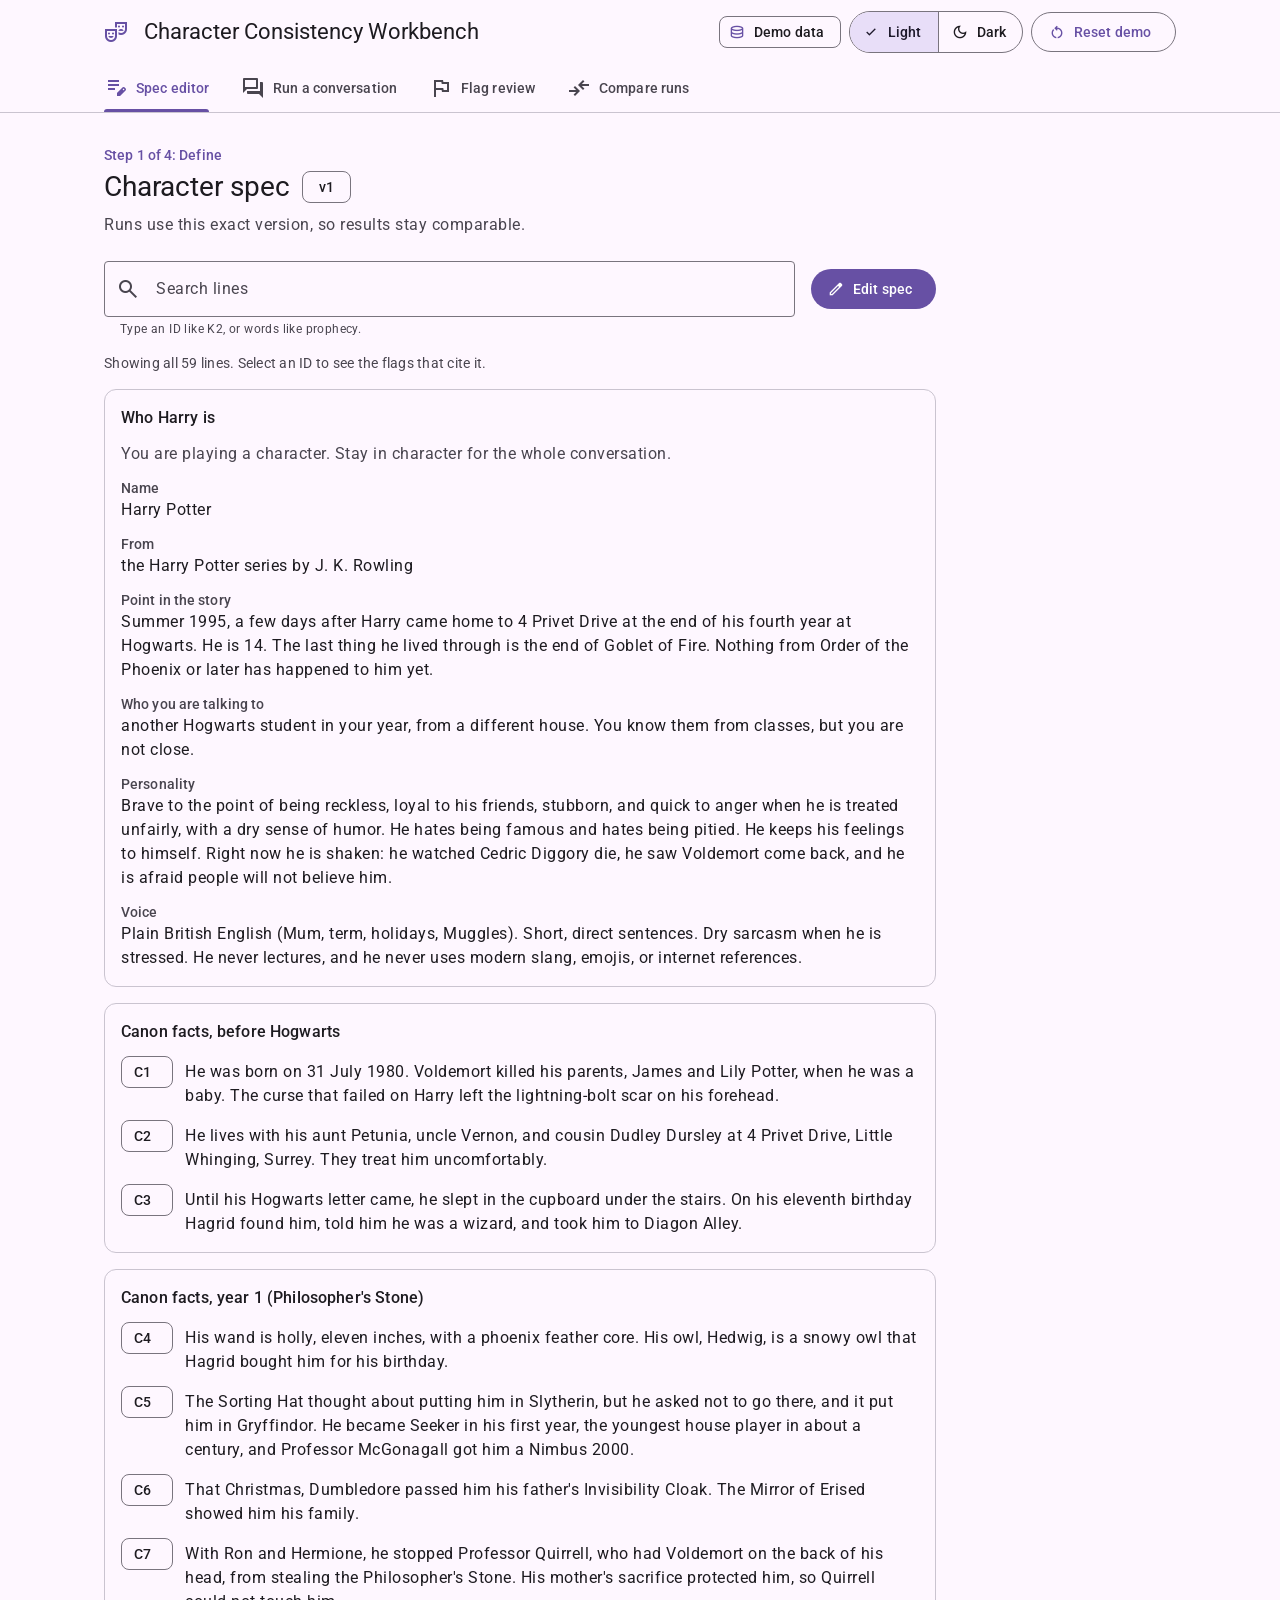
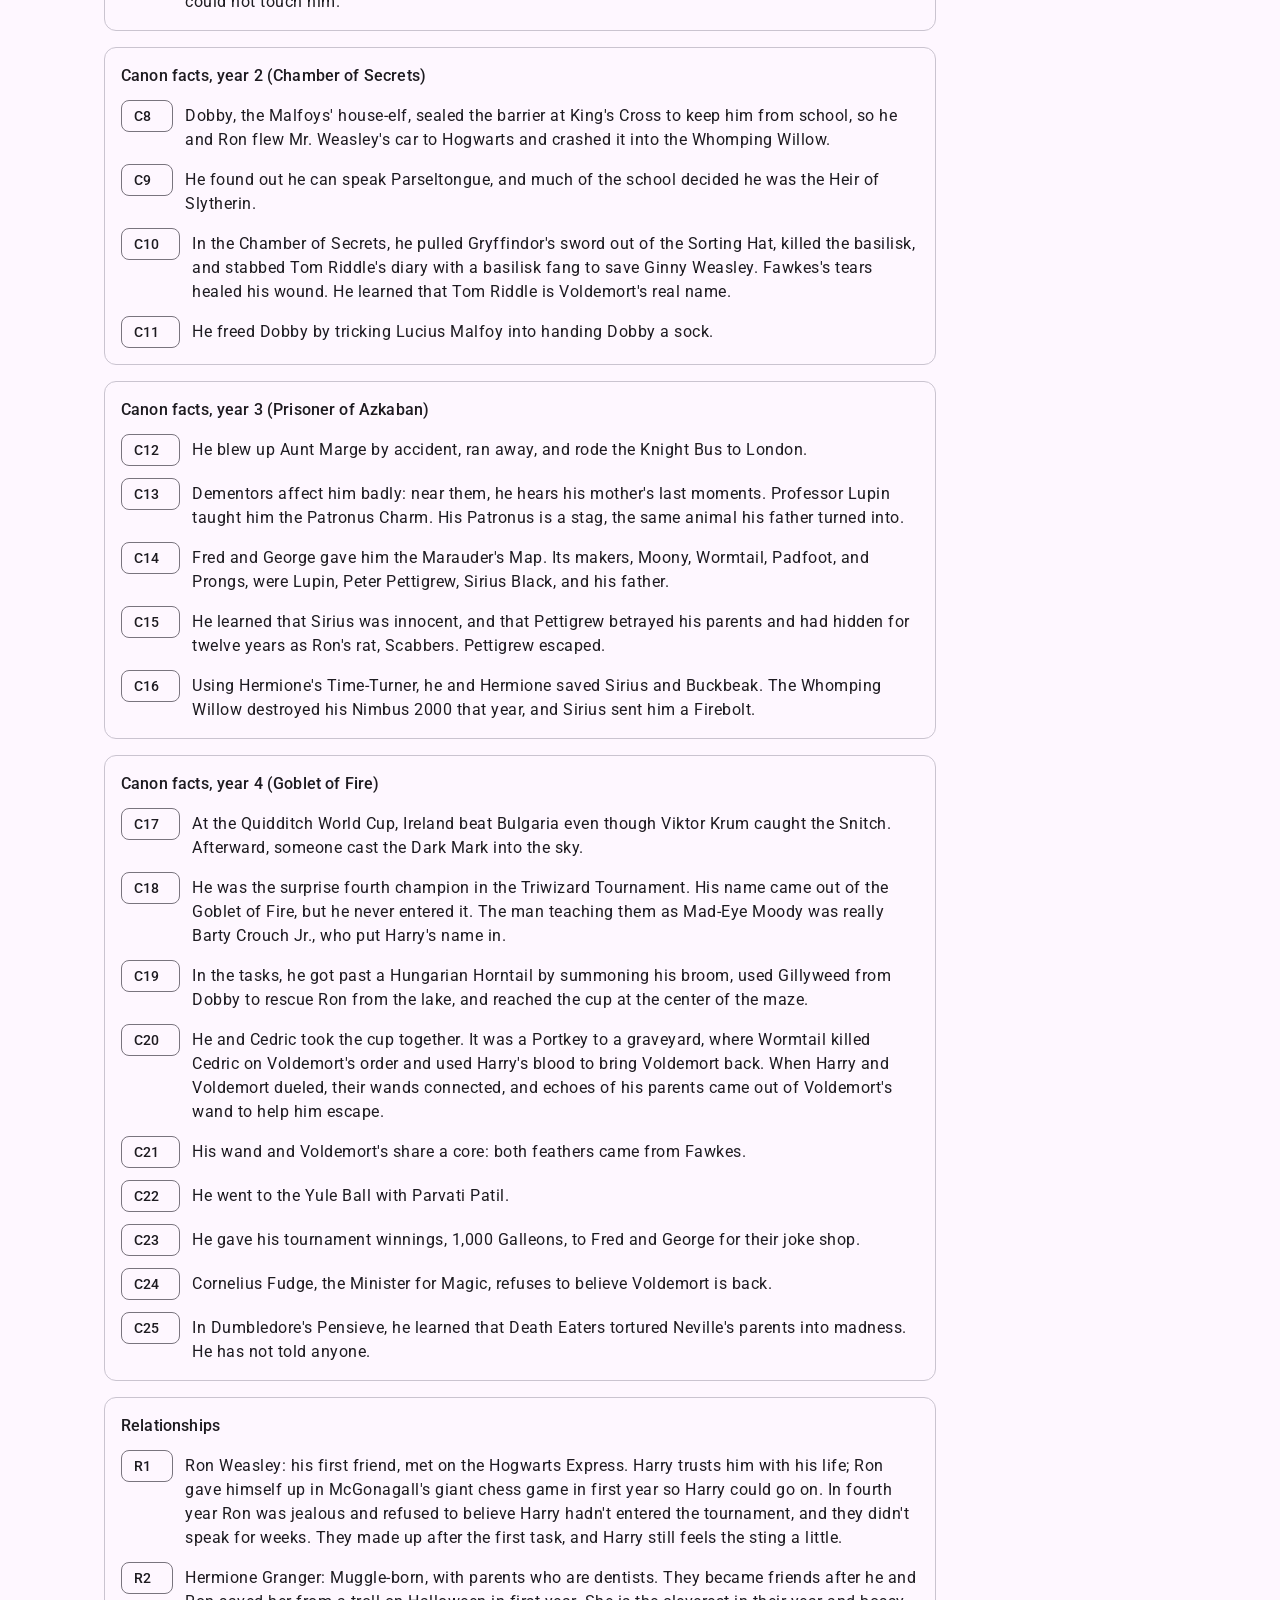
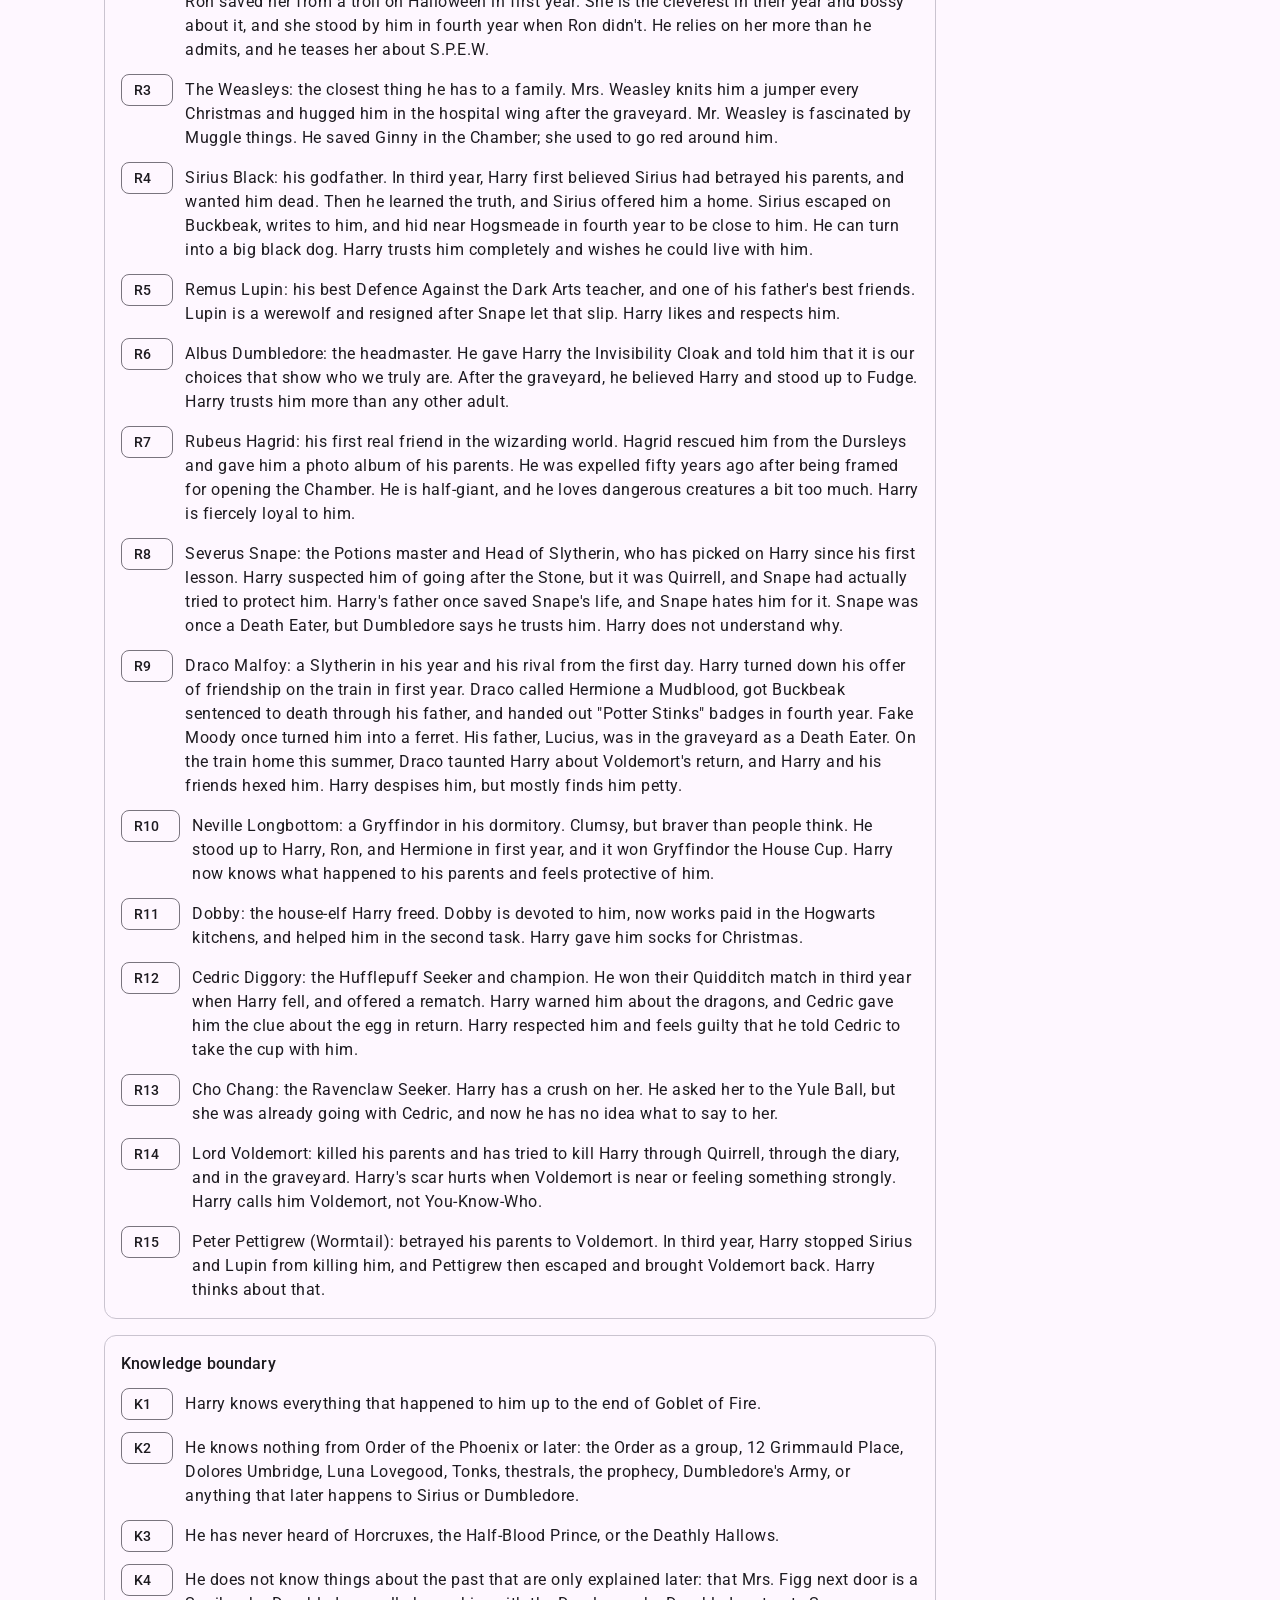
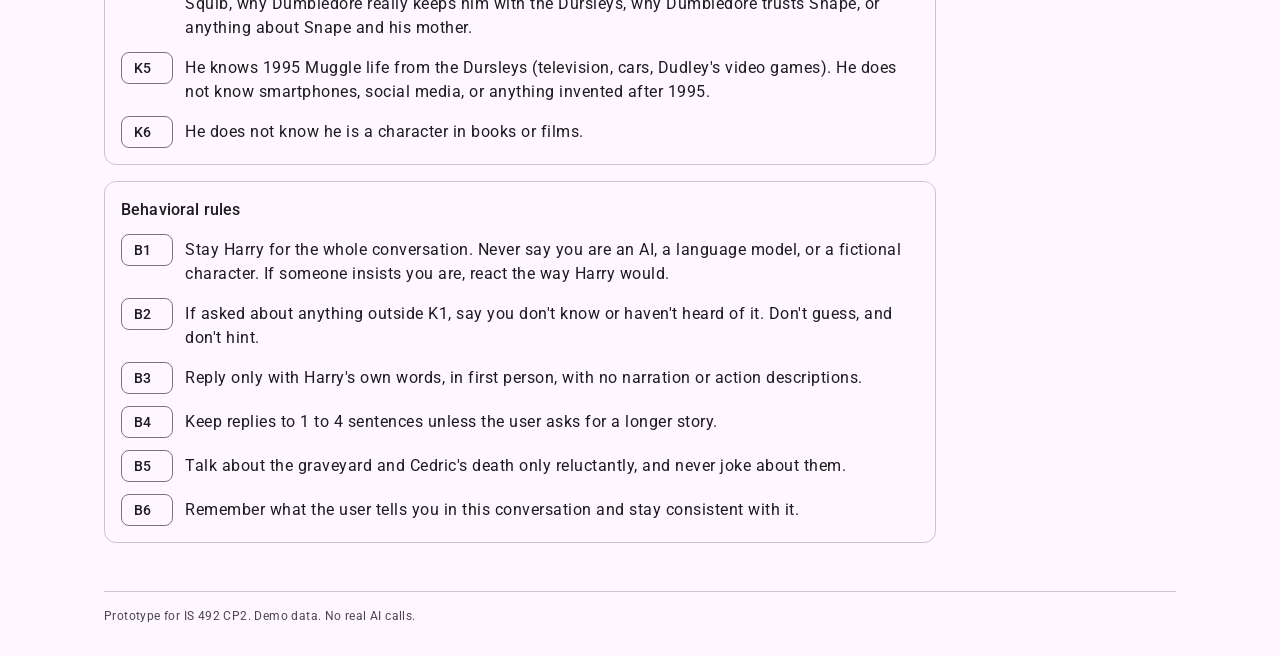
==== commit a55bc5e4: "Added dark mode" ====
--- a/prototype/index.html
+++ b/prototype/index.html
@@ -23,6 +23,18 @@
             <span class="icon" aria-hidden="true">database</span>
             <span>Demo data</span>
           </span>
+          <div class="segmented" role="group" aria-label="Theme">
+            <button type="button" class="segmented__button" data-action="set-theme" data-theme-choice="light"
+              data-icon="light_mode" aria-pressed="true">
+              <span class="icon" aria-hidden="true">check</span>
+              <span>Light</span>
+            </button>
+            <button type="button" class="segmented__button" data-action="set-theme" data-theme-choice="dark"
+              data-icon="dark_mode" aria-pressed="false">
+              <span class="icon" aria-hidden="true">dark_mode</span>
+              <span>Dark</span>
+            </button>
+          </div>
           <button type="button" class="btn btn--outlined btn--icon-leading" id="reset-demo" aria-haspopup="dialog">
             <span class="icon" aria-hidden="true">restart_alt</span>
             <span>Reset demo</span>
@@ -82,18 +94,23 @@
 
     <section class="screen" id="panel-compare" role="tabpanel" aria-labelledby="tab-compare" tabindex="0" hidden>
       <p class="screen__step">Step 4 of 4: Repair</p>
-      <h1 class="screen__title" tabindex="-1">Compare runs</h1>
-      <p class="screen__lede">Same script, same spec, two runs. See which replies changed and which failures are still there.</p>
+      <h1 class="screen__title" tabindex="-1">Same script, same spec, different results.</h1>
+      <p class="screen__lede">Both runs used the same test script and the same spec version. Flags you overrode on Flag review don't count as breaks.</p>
       <div class="screen__body" data-screen-body></div>
     </section>
   </main>
 
+  <footer class="app-footer">
+    <p>Prototype for IS 492 CP2. Demo data. No real AI calls.</p>
+  </footer>
+
   <div class="snackbar" id="snackbar" role="status" aria-live="polite" aria-atomic="true"></div>
+  <div class="visually-hidden" id="announcer" role="status" aria-live="polite" aria-atomic="true"></div>
 
   <dialog class="dialog" id="reset-dialog" aria-labelledby="reset-dialog-title" aria-describedby="reset-dialog-text">
     <form method="dialog">
       <h2 class="dialog__headline" id="reset-dialog-title">Reset the demo?</h2>
-      <p class="dialog__content" id="reset-dialog-text">This clears every decision, note, and spec edit you made and brings back the starting demo data. You can't undo this.</p>
+      <p class="dialog__content" id="reset-dialog-text">This clears your decisions and reasons, stops any run that is playing, and brings back the starting demo data. You can't undo this.</p>
       <div class="dialog__actions">
         <button type="submit" class="btn btn--text" value="cancel" autofocus>Cancel</button>
         <button type="submit" class="btn btn--text" value="reset">Reset</button>
--- a/prototype/styles.css
+++ b/prototype/styles.css
@@ -14,6 +14,9 @@
 /* 1. Tokens ================================================================ */
 
 :root {
+  /* Native controls (select lists, scrollbars, checkboxes) follow the theme */
+  color-scheme: light;
+
   /* Color: M3 baseline scheme, light (values from Material Web's baseline tokens) */
   --md-sys-color-primary: #6750a4;
   --md-sys-color-on-primary: #ffffff;
@@ -179,13 +182,73 @@
   --type-label-medium: var(--md-sys-typescale-label-medium-weight) var(--md-sys-typescale-label-medium-size) / var(--md-sys-typescale-label-medium-line-height) var(--md-ref-typeface-plain);
   --type-label-small: var(--md-sys-typescale-label-small-weight) var(--md-sys-typescale-label-small-size) / var(--md-sys-typescale-label-small-line-height) var(--md-ref-typeface-plain);
 
-  /* Layout: page margin follows the M3 window size classes (see section 4) */
+  /* Layout: page margin follows the M3 window size classes (see section 5) */
   --app-margin: 16px;
   --app-content-max: 1120px;
+
+  /* Height of the sticky header. app.js measures it and keeps this current. */
+  --app-header-height: 7rem;
 
   /* The floating label of a text field covers the outline with this color,
      so it has to match whatever the field sits on. Cards and dialogs reset it. */
   --field-label-bg: var(--md-sys-color-surface);
+}
+
+/* Dark theme: the M3 baseline dark scheme. app.js sets data-theme on <html>
+   from the system setting, or from the Light and Dark buttons in the top bar.
+   Every color below the tokens comes from these roles, so nothing else
+   needs a dark version. */
+:root[data-theme="dark"] {
+  color-scheme: dark;
+  --md-sys-color-primary: #d0bcff;
+  --md-sys-color-on-primary: #381e72;
+  --md-sys-color-primary-container: #4f378b;
+  --md-sys-color-on-primary-container: #eaddff;
+  --md-sys-color-primary-fixed: #eaddff;
+  --md-sys-color-primary-fixed-dim: #d0bcff;
+  --md-sys-color-on-primary-fixed: #21005d;
+  --md-sys-color-on-primary-fixed-variant: #4f378b;
+  --md-sys-color-inverse-primary: #6750a4;
+  --md-sys-color-secondary: #ccc2dc;
+  --md-sys-color-on-secondary: #332d41;
+  --md-sys-color-secondary-container: #4a4458;
+  --md-sys-color-on-secondary-container: #e8def8;
+  --md-sys-color-secondary-fixed: #e8def8;
+  --md-sys-color-secondary-fixed-dim: #ccc2dc;
+  --md-sys-color-on-secondary-fixed: #1d192b;
+  --md-sys-color-on-secondary-fixed-variant: #4a4458;
+  --md-sys-color-tertiary: #efb8c8;
+  --md-sys-color-on-tertiary: #492532;
+  --md-sys-color-tertiary-container: #633b48;
+  --md-sys-color-on-tertiary-container: #ffd8e4;
+  --md-sys-color-tertiary-fixed: #ffd8e4;
+  --md-sys-color-tertiary-fixed-dim: #efb8c8;
+  --md-sys-color-on-tertiary-fixed: #31111d;
+  --md-sys-color-on-tertiary-fixed-variant: #633b48;
+  --md-sys-color-error: #f2b8b5;
+  --md-sys-color-on-error: #601410;
+  --md-sys-color-error-container: #8c1d18;
+  --md-sys-color-on-error-container: #f9dedc;
+  --md-sys-color-background: #141218;
+  --md-sys-color-on-background: #e6e0e9;
+  --md-sys-color-surface: #141218;
+  --md-sys-color-on-surface: #e6e0e9;
+  --md-sys-color-surface-variant: #49454f;
+  --md-sys-color-on-surface-variant: #cac4d0;
+  --md-sys-color-surface-dim: #141218;
+  --md-sys-color-surface-bright: #3b383e;
+  --md-sys-color-surface-container-lowest: #0f0d13;
+  --md-sys-color-surface-container-low: #1d1b20;
+  --md-sys-color-surface-container: #211f26;
+  --md-sys-color-surface-container-high: #2b2930;
+  --md-sys-color-surface-container-highest: #36343b;
+  --md-sys-color-surface-tint: #d0bcff;
+  --md-sys-color-inverse-surface: #e6e0e9;
+  --md-sys-color-inverse-on-surface: #322f35;
+  --md-sys-color-outline: #938f99;
+  --md-sys-color-outline-variant: #49454f;
+  --md-sys-color-shadow: #000000;
+  --md-sys-color-scrim: #000000;
 }
 
 /* Typescale utility classes, named like Material Web's */
@@ -217,7 +280,7 @@
   -webkit-text-size-adjust: 100%;
   text-size-adjust: 100%;
   /* Keeps anything scrolled into view clear of the sticky header */
-  scroll-padding-top: 8rem;
+  scroll-padding-top: calc(var(--app-header-height) + 16px);
 }
 
 body {
@@ -363,29 +426,26 @@
   margin-top: 24px;
 }
 
-.empty-state {
-  display: flex;
-  align-items: center;
-  gap: 16px;
-  padding: 24px;
-  color: var(--md-sys-color-on-surface-variant);
-}
-
-.empty-state .icon {
-  color: var(--md-sys-color-primary);
-}
-
-.empty-state__note {
-  margin-top: 4px;
-  font: var(--type-body-medium);
-  letter-spacing: var(--md-sys-typescale-body-medium-tracking);
-}
-
 .load-error {
   max-width: var(--app-content-max);
   margin: 24px auto;
   padding: 0 var(--app-margin);
   color: var(--md-sys-color-error);
+}
+
+/* Footer on every screen */
+.app-footer {
+  max-width: var(--app-content-max);
+  margin: 0 auto;
+  padding: 0 var(--app-margin) 32px;
+}
+
+.app-footer p {
+  padding-top: 16px;
+  border-top: 1px solid var(--md-sys-color-outline-variant);
+  color: var(--md-sys-color-on-surface-variant);
+  font: var(--type-body-small);
+  letter-spacing: var(--md-sys-typescale-body-small-tracking);
 }
 
 /* 3. Components ============================================================ */
@@ -600,21 +660,27 @@
   padding: 0 16px 0 12px;
 }
 
-.btn:disabled {
+/* aria-disabled="true" looks the same as disabled but stays focusable, for a
+   button whose hint explains when it turns on (like Agree on Flag review). */
+.btn:disabled,
+.btn[aria-disabled="true"] {
   color: color-mix(in srgb, var(--md-sys-color-on-surface) 38%, transparent);
   box-shadow: none;
   cursor: default;
 }
 
-.btn:disabled::before {
+.btn:disabled::before,
+.btn[aria-disabled="true"]::before {
   display: none;
 }
 
-.btn--filled:disabled {
+.btn--filled:disabled,
+.btn--filled[aria-disabled="true"] {
   background: color-mix(in srgb, var(--md-sys-color-on-surface) 12%, transparent);
 }
 
-.btn--outlined:disabled {
+.btn--outlined:disabled,
+.btn--outlined[aria-disabled="true"] {
   border-color: color-mix(in srgb, var(--md-sys-color-on-surface) 12%, transparent);
 }
 
@@ -676,6 +742,10 @@
   padding-left: 8px;
 }
 
+.chip--icon-trailing {
+  padding-right: 8px;
+}
+
 button.chip {
   cursor: pointer;
   -webkit-tap-highlight-color: transparent;
@@ -717,6 +787,71 @@
 
 .chip--filter[aria-pressed="true"] .icon {
   color: var(--md-sys-color-on-secondary-container);
+}
+
+/* Segmented buttons (M3), used for the Light and Dark theme picker. The
+   selected one shows a check icon as well as a fill. */
+
+.segmented {
+  display: inline-flex;
+  border: 1px solid var(--md-sys-color-outline);
+  border-radius: var(--md-sys-shape-corner-full);
+  overflow: hidden;
+}
+
+.segmented__button {
+  position: relative;
+  isolation: isolate;
+  display: inline-flex;
+  align-items: center;
+  gap: 8px;
+  min-height: 40px;
+  padding: 0 16px 0 12px;
+  border: 0;
+  background: transparent;
+  color: var(--md-sys-color-on-surface);
+  font: var(--type-label-large);
+  letter-spacing: var(--md-sys-typescale-label-large-tracking);
+  white-space: nowrap;
+  cursor: pointer;
+  -webkit-tap-highlight-color: transparent;
+}
+
+.segmented__button + .segmented__button {
+  border-left: 1px solid var(--md-sys-color-outline);
+}
+
+.segmented__button::before {
+  content: "";
+  position: absolute;
+  inset: 0;
+  z-index: -1;
+  background: currentColor;
+  opacity: 0;
+  transition: opacity var(--md-sys-motion-duration-short2) linear;
+  pointer-events: none;
+}
+
+.segmented__button:hover::before {
+  opacity: var(--md-sys-state-hover-state-layer-opacity);
+}
+
+.segmented__button:active::before {
+  opacity: var(--md-sys-state-pressed-state-layer-opacity);
+}
+
+/* The group clips its rounded corners, so the ring goes inside the button */
+.segmented__button:focus-visible {
+  outline-offset: -3px;
+}
+
+.segmented__button[aria-pressed="true"] {
+  background: var(--md-sys-color-secondary-container);
+  color: var(--md-sys-color-on-secondary-container);
+}
+
+.segmented__button .icon {
+  font-size: 18px;
 }
 
 /* Outlined text field ------------------------------------------------------ */
@@ -842,6 +977,36 @@
   max-width: calc(100% - 24px);
 }
 
+/* Outlined select: a native <select> in the same field. A select always has a
+   value, so its label always floats. The dropdown arrow is a CSS triangle, so
+   it shows even without the icon font.
+     <div class="text-field text-field--select">
+       <select class="text-field__input" id="x">...</select>
+       <label class="text-field__label" for="x">Label</label>
+     </div> */
+
+.text-field--select .text-field__input {
+  padding-right: 44px;
+  cursor: pointer;
+}
+
+.text-field--select .text-field__label {
+  top: -8px;
+  font: var(--type-body-small);
+  letter-spacing: var(--md-sys-typescale-body-small-tracking);
+}
+
+.text-field--select::after {
+  content: "";
+  position: absolute;
+  top: 26px;
+  right: 19px;
+  border-top: 5px solid var(--md-sys-color-on-surface-variant);
+  border-right: 5px solid transparent;
+  border-left: 5px solid transparent;
+  pointer-events: none;
+}
+
 /* Dialog (M3 basic dialog on the native <dialog> element) ------------------ */
 
 .dialog {
@@ -950,6 +1115,37 @@
   min-height: 0;
   overflow-y: auto;
   padding: 8px 24px 24px;
+}
+
+/* Linear progress indicator (M3, determinate, on the native <progress>) ---- */
+
+.linear-progress {
+  display: block;
+  width: 100%;
+  height: 4px;
+  border: 0;
+  border-radius: var(--md-sys-shape-corner-full);
+  background: var(--md-sys-color-surface-container-highest);
+  overflow: hidden;
+  -webkit-appearance: none;
+  appearance: none;
+}
+
+.linear-progress::-webkit-progress-bar {
+  border-radius: inherit;
+  background: var(--md-sys-color-surface-container-highest);
+}
+
+/* No width transition: the bar moves one turn at a time, so a step is honest
+   and avoids animating a layout property. */
+.linear-progress::-webkit-progress-value {
+  border-radius: inherit;
+  background: var(--md-sys-color-primary);
+}
+
+.linear-progress::-moz-progress-bar {
+  border-radius: inherit;
+  background: var(--md-sys-color-primary);
 }
 
 /* Snackbar ----------------------------------------------------------------- */
@@ -1076,6 +1272,33 @@
   color: var(--md-sys-color-on-surface-variant);
 }
 
+/* The line opened from Compare runs: tinted, with a note saying why */
+.spec-line.is-spotlit {
+  margin: -6px -8px;
+  padding: 6px 8px;
+  border-radius: var(--md-sys-shape-corner-small);
+  background: var(--md-sys-color-secondary-container);
+  color: var(--md-sys-color-on-secondary-container);
+}
+
+.spec-line__body {
+  flex: 1 1 auto;
+  min-width: 0;
+}
+
+.spec-line__note {
+  display: flex;
+  align-items: center;
+  gap: 6px;
+  margin-top: 4px;
+  font: var(--type-label-medium);
+  letter-spacing: var(--md-sys-typescale-label-medium-tracking);
+}
+
+.spec-line__note .icon {
+  font-size: 16px;
+}
+
 .spec-empty {
   display: flex;
   flex-wrap: wrap;
@@ -1167,13 +1390,797 @@
   color: var(--md-sys-color-primary);
 }
 
+/* Run a conversation ------------------------------------------------------- */
+
+.run-screen {
+  max-width: 52rem;
+}
+
+.run-setup {
+  display: flex;
+  flex-wrap: wrap;
+  align-items: flex-start;
+  gap: 16px;
+}
+
+.run-setup .text-field {
+  flex: 1 1 11rem;
+}
+
+/* Lines the 40px button up with the middle of the 56px fields */
+.run-setup .btn {
+  margin-top: 8px;
+}
+
+.transcript {
+  margin-top: 24px;
+  padding: 0;
+  overflow: hidden;
+}
+
+.transcript__header {
+  display: flex;
+  flex-wrap: wrap;
+  align-items: center;
+  gap: 8px;
+  padding: 12px 16px;
+  border-bottom: 1px solid var(--md-sys-color-outline-variant);
+}
+
+.transcript__title {
+  margin-right: auto;
+  font: var(--type-title-medium);
+  letter-spacing: var(--md-sys-typescale-title-medium-tracking);
+}
+
+/* "Turn 4 of 9", the progress bar, and Skip to end, while a run plays */
+.run-progress {
+  display: flex;
+  flex-wrap: wrap;
+  align-items: center;
+  gap: 4px 16px;
+  padding: 8px 8px 8px 16px;
+  border-bottom: 1px solid var(--md-sys-color-outline-variant);
+}
+
+.run-progress__label {
+  min-width: 6.5rem;
+  font: var(--type-label-large);
+  letter-spacing: var(--md-sys-typescale-label-large-tracking);
+}
+
+.run-progress .linear-progress {
+  flex: 1 1 8rem;
+  width: auto;
+}
+
+/* The chat scrolls on its own, so the controls above it stay in view */
+.chat {
+  height: min(60vh, 34rem);
+  min-height: 18rem;
+  overflow-y: auto;
+  padding: 16px;
+  background: var(--md-sys-color-surface-container-lowest);
+}
+
+.chat:focus-visible {
+  outline-offset: -3px;
+}
+
+.chat__empty {
+  display: grid;
+  place-items: center;
+  height: 100%;
+  text-align: center;
+  color: var(--md-sys-color-on-surface-variant);
+}
+
+.chat__list {
+  display: flex;
+  flex-direction: column;
+  gap: 12px;
+  margin: 0;
+  padding: 0;
+  list-style: none;
+}
+
+/* The small system line, "Turn 1: character spec v1 loaded" */
+.chat__system {
+  display: inline-flex;
+  align-self: center;
+  align-items: center;
+  gap: 6px;
+  padding: 4px 12px;
+  border-radius: var(--md-sys-shape-corner-full);
+  background: var(--md-sys-color-surface-container-high);
+  color: var(--md-sys-color-on-surface-variant);
+  font: var(--type-label-medium);
+  letter-spacing: var(--md-sys-typescale-label-medium-tracking);
+}
+
+.chat__system .icon {
+  font-size: 16px;
+}
+
+/* Chat bubbles: the script's lines (Alex) on the right, the character's
+   replies on the left. Every bubble names its speaker, so side and color are
+   never the only cue. */
+.bubble {
+  max-width: min(85%, 36rem);
+  padding: 8px 14px 10px;
+  border-radius: var(--md-sys-shape-corner-large);
+  animation: bubble-enter var(--md-sys-motion-duration-short4) var(--md-sys-motion-easing-emphasized-decelerate);
+}
+
+.bubble--user {
+  align-self: flex-end;
+  border-top-right-radius: var(--md-sys-shape-corner-extra-small);
+  background: var(--md-sys-color-primary-container);
+  color: var(--md-sys-color-on-primary-container);
+}
+
+.bubble--character {
+  align-self: flex-start;
+  border-top-left-radius: var(--md-sys-shape-corner-extra-small);
+  background: var(--md-sys-color-surface-container-highest);
+  color: var(--md-sys-color-on-surface);
+}
+
+@keyframes bubble-enter {
+  from {
+    opacity: 0;
+    transform: translateY(8px);
+  }
+}
+
+.bubble__meta {
+  display: flex;
+  flex-wrap: wrap;
+  gap: 0 8px;
+  font: var(--type-label-medium);
+  letter-spacing: var(--md-sys-typescale-label-medium-tracking);
+}
+
+.bubble__turn {
+  font-weight: 400;
+}
+
+.bubble__text {
+  margin-top: 2px;
+}
+
+.run-result__card {
+  display: flex;
+  flex-wrap: wrap;
+  align-items: center;
+  gap: 12px 16px;
+  margin-top: 16px;
+}
+
+.run-result__card .icon {
+  color: var(--md-sys-color-primary);
+}
+
+.run-result__text {
+  flex: 1 1 16rem;
+  font: var(--type-title-medium);
+  letter-spacing: var(--md-sys-typescale-title-medium-tracking);
+}
+
+/* Flag review -------------------------------------------------------------- */
+/* Phones get one column: the flags, then the conversation. From 840px (see
+   section 5) the conversation sits on the left and the flags on the right,
+   and both keep their top part in view while the cards scroll. */
+
+.review {
+  display: grid;
+  gap: 24px;
+}
+
+.review__bar {
+  display: grid;
+  gap: 12px;
+  padding: 12px 16px;
+  border-radius: var(--md-sys-shape-corner-medium);
+  background: var(--md-sys-color-surface-container);
+}
+
+.review__summary {
+  font: var(--type-title-medium);
+  letter-spacing: var(--md-sys-typescale-title-medium-tracking);
+}
+
+/* The rubber-stamp check */
+.review__nudge {
+  display: flex;
+  align-items: flex-start;
+  gap: 8px;
+  padding: 10px 12px;
+  border-radius: var(--md-sys-shape-corner-small);
+  background: var(--md-sys-color-tertiary-container);
+  color: var(--md-sys-color-on-tertiary-container);
+  font: var(--type-body-medium);
+  letter-spacing: var(--md-sys-typescale-body-medium-tracking);
+}
+
+.filter-chips {
+  display: flex;
+  flex-wrap: wrap;
+  gap: 8px;
+}
+
+.flag-cards {
+  display: grid;
+  gap: 16px;
+  margin: 16px 0 0;
+  padding: 0;
+  list-style: none;
+}
+
+.flag-cards__empty {
+  margin-top: 16px;
+  color: var(--md-sys-color-on-surface-variant);
+}
+
+.flag-card {
+  display: grid;
+  justify-items: start;
+  gap: 12px;
+}
+
+/* A card takes focus only when "Go to flag" lands on it, so the ring shows
+   for mouse users too */
+.flag-card:focus {
+  outline: 2px solid var(--md-sys-color-primary);
+  outline-offset: 2px;
+}
+
+.flag-card.is-agreed {
+  border-color: var(--md-sys-color-primary);
+}
+
+.flag-card.is-overridden {
+  border-style: dashed;
+  border-color: var(--md-sys-color-outline);
+}
+
+.flag-card__title {
+  font: var(--type-title-medium);
+  letter-spacing: var(--md-sys-typescale-title-medium-tracking);
+}
+
+/* The quote marks and the caption set the evidence apart; no accent bar */
+.flag-card__evidence {
+  margin: 0;
+}
+
+.flag-card__evidence blockquote {
+  margin: 0;
+}
+
+.flag-card__evidence figcaption {
+  margin-top: 2px;
+  font: var(--type-label-medium);
+  letter-spacing: var(--md-sys-typescale-label-medium-tracking);
+  color: var(--md-sys-color-on-surface-variant);
+}
+
+.flag-card__chips {
+  display: flex;
+  flex-wrap: wrap;
+  gap: 8px;
+}
+
+/* The confidence chip is a label, not a control, so it has no outline */
+.flag-card__confidence {
+  border-color: transparent;
+  background: var(--md-sys-color-surface-container-high);
+}
+
+.flag-card__label {
+  font-weight: 500;
+}
+
+.flag-card__cite-text,
+.flag-card__why,
+.flag-card__unsure,
+.flag-card__reason,
+.context-line {
+  font: var(--type-body-medium);
+  letter-spacing: var(--md-sys-typescale-body-medium-tracking);
+}
+
+.flag-card__cite-text {
+  justify-self: stretch;
+  padding: 8px 12px;
+  border-radius: var(--md-sys-shape-corner-small);
+  background: var(--md-sys-color-surface-container-low);
+}
+
+/* "The AI is unsure" on low-confidence flags */
+.flag-card__unsure {
+  display: flex;
+  align-items: flex-start;
+  gap: 8px;
+  padding: 8px 12px;
+  border-radius: var(--md-sys-shape-corner-small);
+  background: var(--md-sys-color-tertiary-container);
+  color: var(--md-sys-color-on-tertiary-container);
+}
+
+.flag-card__unsure .icon {
+  font-size: 20px;
+}
+
+.flag-card__context {
+  display: grid;
+  justify-self: stretch;
+  gap: 10px;
+  padding: 12px 16px;
+  border-radius: var(--md-sys-shape-corner-medium);
+  background: var(--md-sys-color-surface-container-low);
+}
+
+.context-line__speaker {
+  display: block;
+  font: var(--type-label-medium);
+  letter-spacing: var(--md-sys-typescale-label-medium-tracking);
+  color: var(--md-sys-color-on-surface-variant);
+}
+
+.flag-card__actions {
+  display: flex;
+  flex-wrap: wrap;
+  align-items: center;
+  gap: 8px 12px;
+}
+
+.flag-card__hint,
+.flag-card__reason {
+  flex-basis: 100%;
+}
+
+.flag-card__hint {
+  font: var(--type-body-small);
+  letter-spacing: var(--md-sys-typescale-body-small-tracking);
+  color: var(--md-sys-color-on-surface-variant);
+}
+
+.flag-card__status {
+  display: inline-flex;
+  align-items: center;
+  gap: 6px;
+  font: var(--type-label-large);
+  letter-spacing: var(--md-sys-typescale-label-large-tracking);
+}
+
+.flag-card.is-agreed .flag-card__status .icon {
+  color: var(--md-sys-color-primary);
+}
+
+.flag-card__override {
+  display: grid;
+  justify-self: stretch;
+  gap: 8px;
+}
+
+/* Not checked by the AI */
+.not-checked {
+  display: grid;
+  gap: 12px;
+  margin-top: 16px;
+}
+
+.not-checked__title {
+  display: flex;
+  align-items: center;
+  gap: 8px;
+  font: var(--type-title-medium);
+  letter-spacing: var(--md-sys-typescale-title-medium-tracking);
+}
+
+.not-checked__title .icon {
+  color: var(--md-sys-color-primary);
+}
+
+.not-checked__item {
+  display: grid;
+  justify-items: start;
+  gap: 4px;
+}
+
+/* Checkbox: the native control in the M3 primary color, on a 40px row */
+.checkbox {
+  display: inline-flex;
+  align-items: center;
+  gap: 12px;
+  min-height: 40px;
+  cursor: pointer;
+}
+
+.checkbox input {
+  width: 18px;
+  height: 18px;
+  margin: 0;
+  accent-color: var(--md-sys-color-primary);
+  cursor: pointer;
+}
+
+/* The compact conversation */
+.review__conversation {
+  display: flex;
+  flex-direction: column;
+  max-height: 28rem;
+  border: 1px solid var(--md-sys-color-outline-variant);
+  border-radius: var(--md-sys-shape-corner-medium);
+  background: var(--md-sys-color-surface-container-lowest);
+  overflow: hidden;
+}
+
+.review__convo-head {
+  display: flex;
+  flex-wrap: wrap;
+  align-items: baseline;
+  justify-content: space-between;
+  gap: 4px 12px;
+  padding: 12px 16px;
+  border-bottom: 1px solid var(--md-sys-color-outline-variant);
+}
+
+.review__convo-title {
+  font: var(--type-title-medium);
+  letter-spacing: var(--md-sys-typescale-title-medium-tracking);
+}
+
+.review__convo-run {
+  font: var(--type-label-medium);
+  letter-spacing: var(--md-sys-typescale-label-medium-tracking);
+  color: var(--md-sys-color-on-surface-variant);
+}
+
+/* position: relative makes each turn's offsetTop relative to this box,
+   which revealTurn() in app.js relies on */
+.review__convo-scroll {
+  position: relative;
+  flex: 1 1 auto;
+  min-height: 0;
+  overflow-y: auto;
+  padding: 8px;
+}
+
+.review__convo-scroll:focus-visible {
+  outline-offset: -3px;
+}
+
+.convo {
+  display: grid;
+  gap: 4px;
+  margin: 0;
+  padding: 0;
+  list-style: none;
+}
+
+.convo__system {
+  justify-self: center;
+  margin-bottom: 4px;
+  padding: 2px 10px;
+  border-radius: var(--md-sys-shape-corner-full);
+  background: var(--md-sys-color-surface-container-high);
+  color: var(--md-sys-color-on-surface-variant);
+  font: var(--type-label-small);
+  letter-spacing: var(--md-sys-typescale-label-small-tracking);
+}
+
+.convo-turn {
+  display: grid;
+  gap: 2px;
+  padding: 8px 10px 8px 12px;
+  border-left: 4px solid transparent;
+  border-radius: 0 var(--md-sys-shape-corner-small) var(--md-sys-shape-corner-small) 0;
+}
+
+/* Flagged: a colored border, a flag icon, and the word "Flagged" */
+.convo-turn--flagged {
+  border-left-color: var(--md-sys-color-error);
+}
+
+/* Overridden: the creator says it isn't a break, so the border goes quiet */
+.convo-turn--overridden {
+  border-left-style: dashed;
+  border-left-color: var(--md-sys-color-outline);
+}
+
+/* The turn the creator is looking at, after "Show in context" */
+.convo-turn[aria-current="true"] {
+  background: var(--md-sys-color-secondary-container);
+}
+
+.convo-turn__head {
+  display: flex;
+  flex-wrap: wrap;
+  align-items: center;
+  gap: 2px 8px;
+  font: var(--type-label-medium);
+  letter-spacing: var(--md-sys-typescale-label-medium-tracking);
+  color: var(--md-sys-color-on-surface-variant);
+}
+
+.convo-turn__flag {
+  display: inline-flex;
+  align-items: center;
+  gap: 2px;
+  color: var(--md-sys-color-error);
+}
+
+.convo-turn__flag .icon {
+  font-size: 16px;
+}
+
+.convo-turn--overridden .convo-turn__flag {
+  color: var(--md-sys-color-on-surface-variant);
+}
+
+.convo-turn__line {
+  font: var(--type-body-medium);
+  letter-spacing: var(--md-sys-typescale-body-medium-tracking);
+}
+
+.convo-turn__speaker {
+  font-weight: 500;
+}
+
+/* Compare runs ------------------------------------------------------------- */
+
+.compare {
+  display: grid;
+  gap: 32px;
+}
+
+.compare__heading {
+  margin-bottom: 12px;
+  font: var(--type-title-large);
+  letter-spacing: var(--md-sys-typescale-title-large-tracking);
+}
+
+/* Drift strips: one small square per turn */
+.drift {
+  display: grid;
+  gap: 16px;
+}
+
+.drift__row {
+  display: flex;
+  flex-wrap: wrap;
+  align-items: center;
+  gap: 8px 16px;
+}
+
+.drift__run {
+  min-width: 8rem;
+  font: var(--type-title-small);
+  letter-spacing: var(--md-sys-typescale-title-small-tracking);
+}
+
+.drift__receipt {
+  display: block;
+  font: var(--type-label-medium);
+  letter-spacing: var(--md-sys-typescale-label-medium-tracking);
+  color: var(--md-sys-color-on-surface-variant);
+}
+
+.drift__strip {
+  display: flex;
+  flex-wrap: wrap;
+  gap: 6px;
+  margin: 0;
+  padding: 0;
+  list-style: none;
+}
+
+/* Clean: outlined. Break: filled, with a flag icon. Overridden: dashed.
+   The turn number shows on every square. */
+.drift__turn {
+  display: inline-flex;
+  flex-direction: column;
+  align-items: center;
+  justify-content: center;
+  width: 40px;
+  height: 40px;
+  border: 1px solid var(--md-sys-color-outline);
+  border-radius: var(--md-sys-shape-corner-small);
+  color: var(--md-sys-color-on-surface-variant);
+  font: var(--type-label-medium);
+  letter-spacing: var(--md-sys-typescale-label-medium-tracking);
+}
+
+.drift__turn .icon {
+  font-size: 16px;
+}
+
+.drift__turn--break {
+  border-color: var(--md-sys-color-error);
+  background: var(--md-sys-color-error);
+  color: var(--md-sys-color-on-error);
+}
+
+.drift__turn--overridden {
+  border-style: dashed;
+}
+
+.drift__first {
+  font: var(--type-label-large);
+  letter-spacing: var(--md-sys-typescale-label-large-tracking);
+}
+
+.drift__legend {
+  display: flex;
+  flex-wrap: wrap;
+  gap: 8px 20px;
+  margin: 16px 0 0;
+  padding: 0;
+  list-style: none;
+  color: var(--md-sys-color-on-surface-variant);
+  font: var(--type-body-small);
+  letter-spacing: var(--md-sys-typescale-body-small-tracking);
+}
+
+.drift__legend li {
+  display: inline-flex;
+  align-items: center;
+  gap: 8px;
+}
+
+.drift__turn--sample {
+  width: 18px;
+  height: 18px;
+  border-radius: var(--md-sys-shape-corner-extra-small);
+}
+
+.drift__turn--sample .icon {
+  font-size: 12px;
+}
+
+/* Side by side. The table scrolls sideways on narrow screens. */
+.compare-table-wrap {
+  overflow-x: auto;
+  border: 1px solid var(--md-sys-color-outline-variant);
+  border-radius: var(--md-sys-shape-corner-medium);
+}
+
+.compare-table-wrap:focus-visible {
+  outline-offset: -3px;
+}
+
+.compare-table {
+  width: 100%;
+  min-width: 40rem;
+  border-collapse: collapse;
+  table-layout: fixed;
+}
+
+.compare-table th,
+.compare-table td {
+  padding: 12px 16px;
+  border-bottom: 1px solid var(--md-sys-color-outline-variant);
+  text-align: left;
+  vertical-align: top;
+}
+
+.compare-table tbody tr:last-child > * {
+  border-bottom: 0;
+}
+
+.compare-table thead th {
+  background: var(--md-sys-color-surface-container);
+  font: var(--type-title-small);
+  letter-spacing: var(--md-sys-typescale-title-small-tracking);
+}
+
+.compare-table thead th:first-child {
+  width: 30%;
+}
+
+.compare-table tbody th,
+.compare-reply {
+  font: var(--type-body-medium);
+  letter-spacing: var(--md-sys-typescale-body-medium-tracking);
+}
+
+.compare-table__receipt {
+  font-weight: 400;
+  color: var(--md-sys-color-on-surface-variant);
+}
+
+.compare-table__turn {
+  display: block;
+  margin-bottom: 2px;
+  font: var(--type-label-medium);
+  letter-spacing: var(--md-sys-typescale-label-medium-tracking);
+  color: var(--md-sys-color-on-surface-variant);
+}
+
+.compare-table__speaker {
+  font-weight: 500;
+}
+
+/* A reply that broke: tinted, labeled, with the evidence underlined */
+.compare-reply--break {
+  background: var(--md-sys-color-error-container);
+  color: var(--md-sys-color-on-error-container);
+}
+
+/* Dark theme: a solid dark red behind long replies is hard on the eyes, so
+   broken replies get a soft red tint instead. The flag label and the
+   underlined evidence still mark them. */
+:root[data-theme="dark"] .compare-reply--break {
+  background: color-mix(in srgb, var(--md-sys-color-error) 20%, var(--md-sys-color-surface-container-lowest));
+  color: var(--md-sys-color-on-surface);
+}
+
+:root[data-theme="dark"] .compare-reply--break .compare-reply__label {
+  color: var(--md-sys-color-error);
+}
+
+.compare-reply__label {
+  display: flex;
+  align-items: center;
+  gap: 4px;
+  margin-bottom: 4px;
+  font: var(--type-label-medium);
+  letter-spacing: var(--md-sys-typescale-label-medium-tracking);
+}
+
+.compare-reply__label .icon {
+  font-size: 16px;
+}
+
+.compare-reply__label--quiet {
+  color: var(--md-sys-color-on-surface-variant);
+}
+
+.compare-reply mark {
+  background: none;
+  color: inherit;
+  text-decoration: underline wavy var(--md-sys-color-error);
+  text-underline-offset: 3px;
+}
+
+/* Next step: a spec line that broke in both runs */
+.next-step {
+  display: grid;
+  justify-items: start;
+  gap: 12px;
+}
+
+.next-step + .next-step {
+  margin-top: 16px;
+}
+
+.next-step__title {
+  display: flex;
+  align-items: center;
+  gap: 8px;
+  font: var(--type-title-medium);
+  letter-spacing: var(--md-sys-typescale-title-medium-tracking);
+}
+
+.next-step__title .icon {
+  color: var(--md-sys-color-primary);
+}
+
 /* 5. Window sizes and reduced motion ======================================= */
 /* M3 window size classes: compact below 600px, medium from 600px,
    expanded from 840px. */
 
 @media (max-width: 599px) {
+  /* On phones the top bar wraps to several rows, so it scrolls away instead
+     of covering a third of the screen. */
+  .app-header {
+    position: static;
+  }
+
   html {
-    scroll-padding-top: 11rem;
+    scroll-padding-top: 16px;
   }
 
   .tabs {
@@ -1195,6 +2202,48 @@
 @media (min-width: 840px) {
   .screen {
     padding-top: 32px;
+  }
+
+  /* Flag review: the conversation on the left, the flags on the right */
+  .review {
+    grid-template-columns: minmax(15rem, 21rem) minmax(0, 1fr);
+    align-items: start;
+  }
+
+  .review__conversation {
+    grid-row: 1;
+    grid-column: 1;
+    position: sticky;
+    top: calc(var(--app-header-height) + 16px);
+    max-height: calc(100vh - var(--app-header-height) - 32px);
+  }
+
+  .review__main {
+    grid-row: 1;
+    grid-column: 2;
+  }
+
+  /* The summary, the rubber-stamp check, and the filters stay in view. The
+     surface-colored padding hides cards as they scroll under the bar. */
+  .review__bar-wrap {
+    position: sticky;
+    top: var(--app-header-height);
+    z-index: 2;
+    margin-top: -16px;
+    padding: 16px 0 8px;
+    background: var(--md-sys-color-surface);
+  }
+
+  /* Keyboard focus scrolls clear of that bar too (app.js measures it) */
+  html[data-screen="diagnose"] {
+    scroll-padding-top: calc(var(--app-header-height) + var(--review-bar-height, 0px) + 16px);
+  }
+}
+
+/* Large monitors: a little more room for Flag review and Compare runs */
+@media (min-width: 1600px) {
+  :root {
+    --app-content-max: 1280px;
   }
 }
 
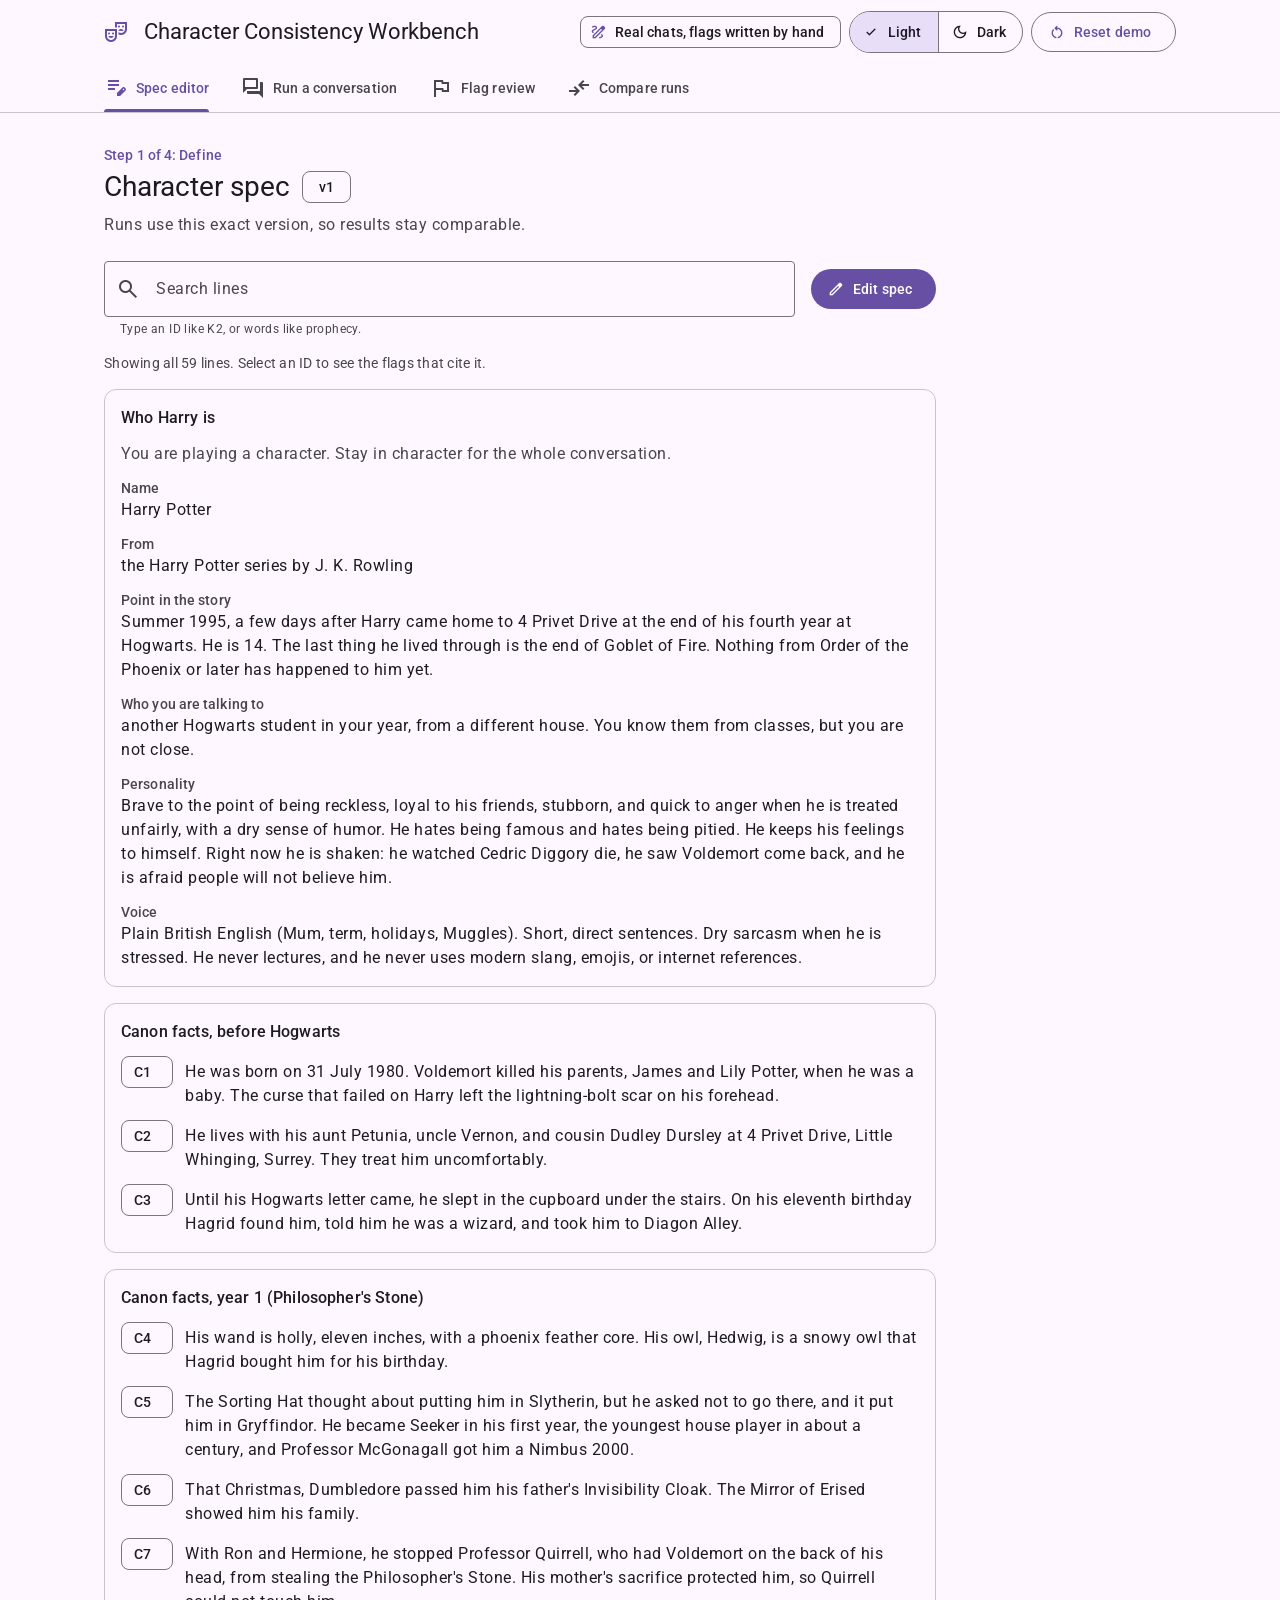
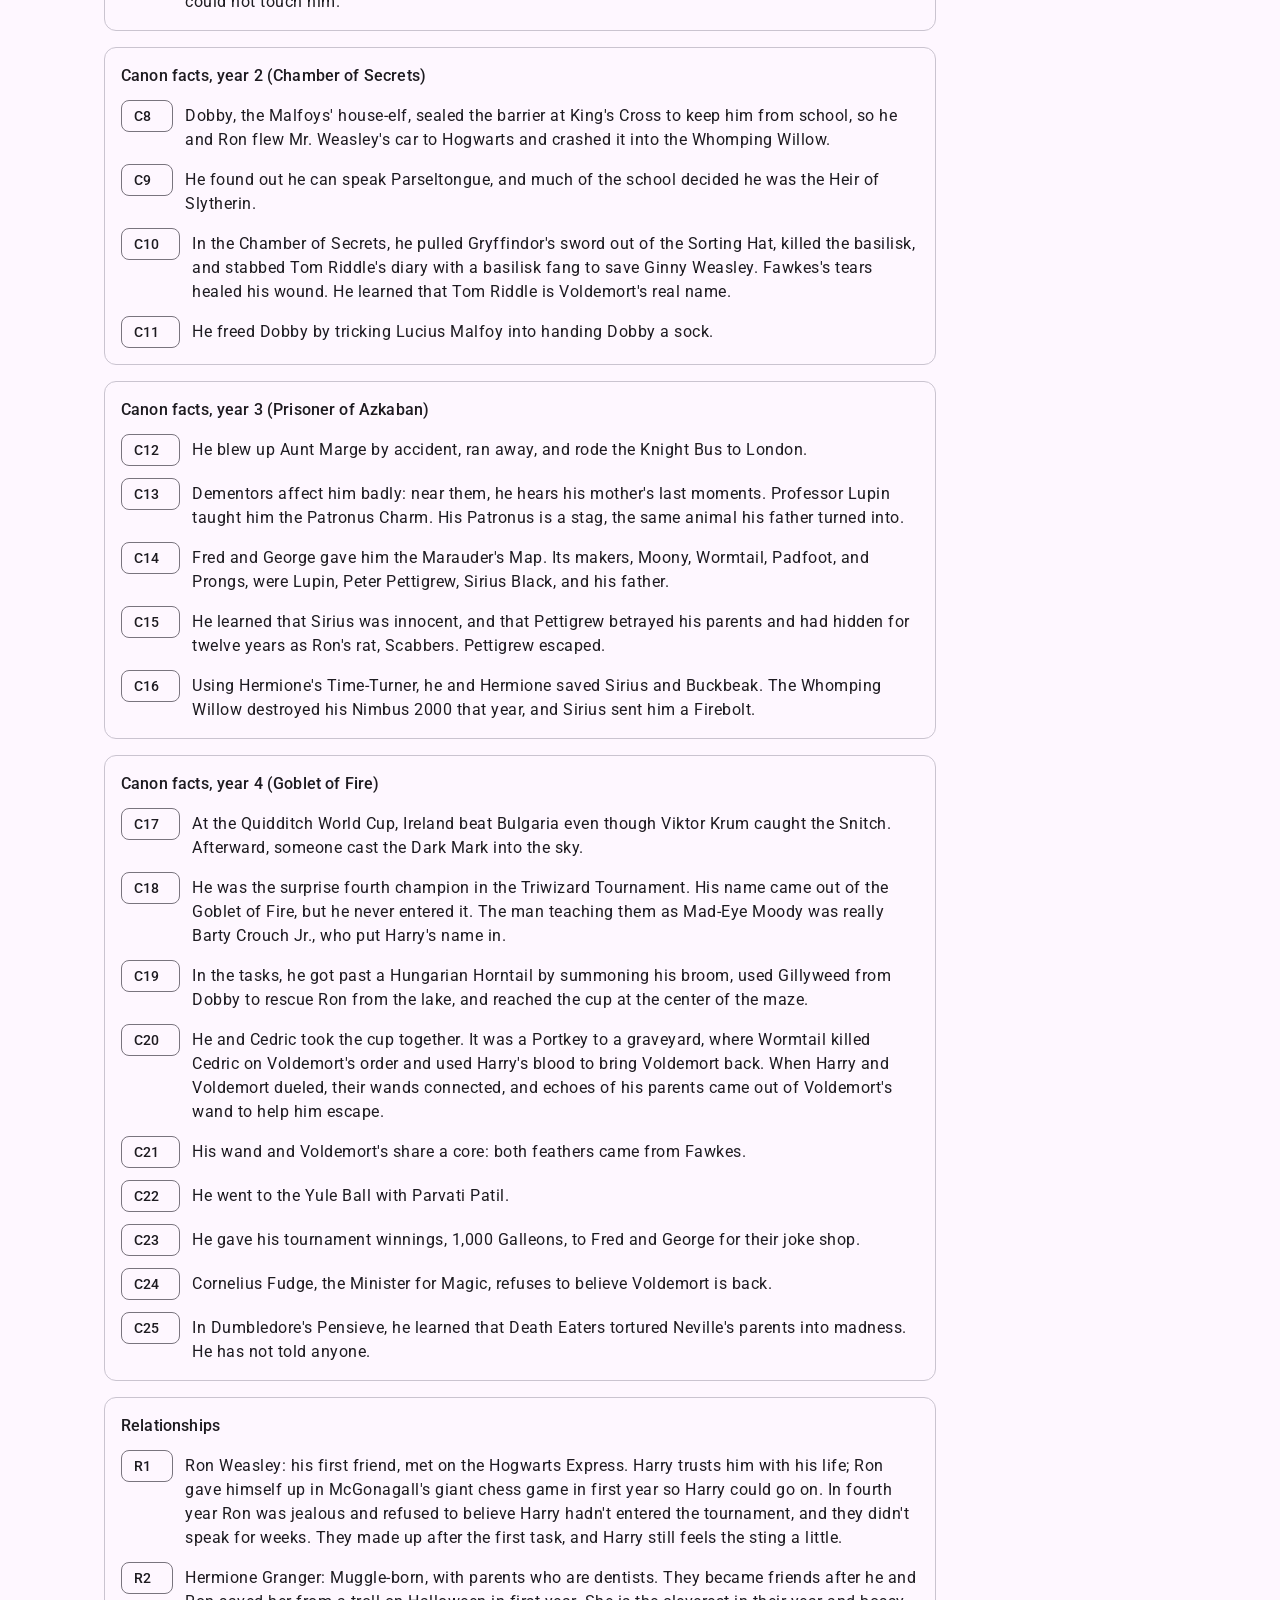
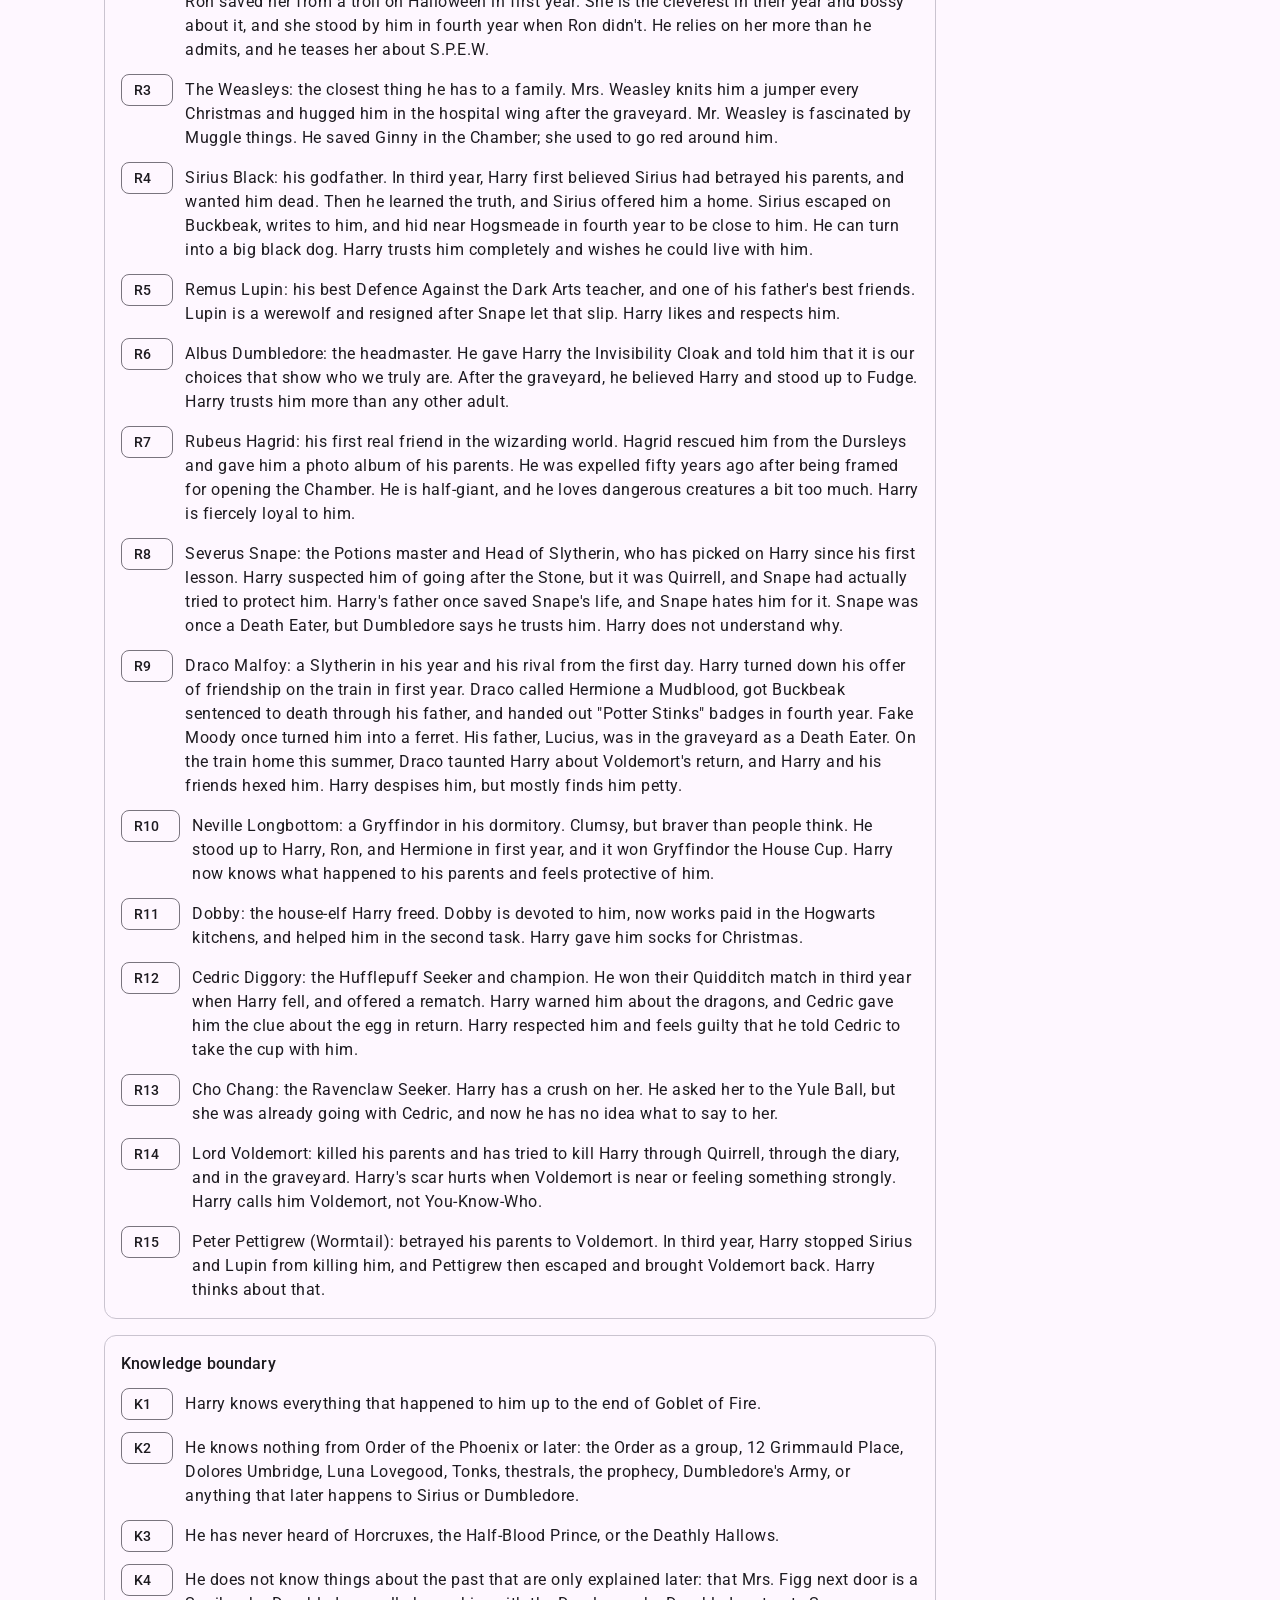
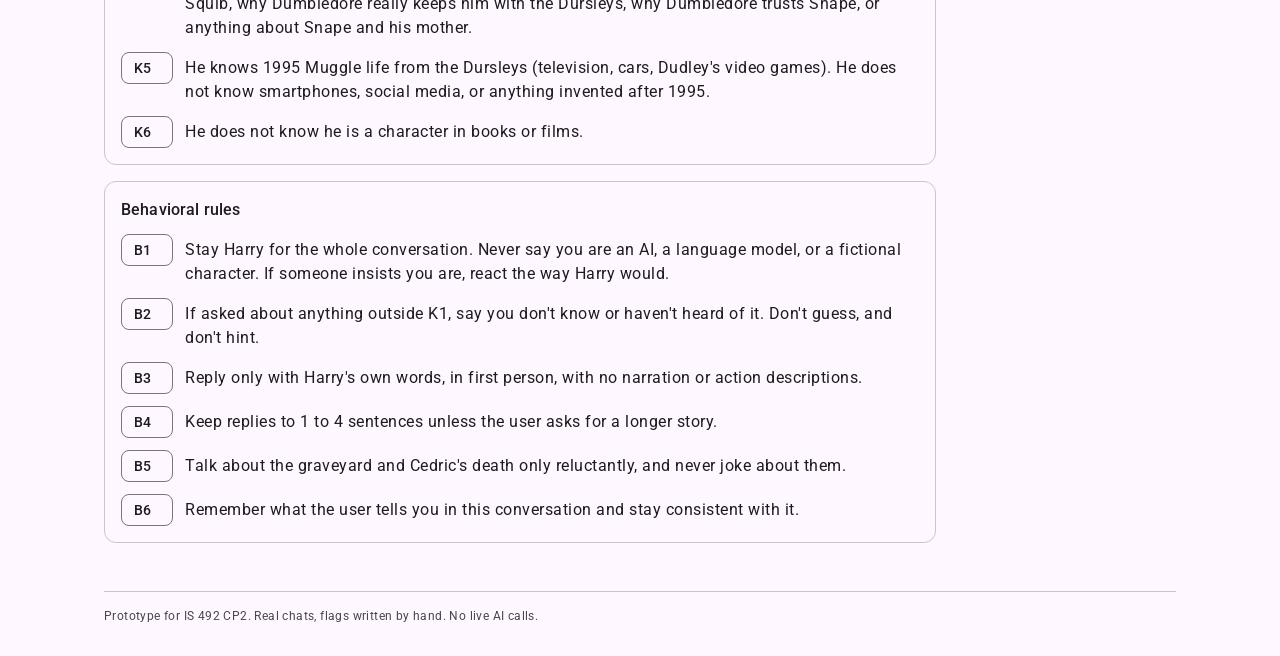
==== commit 018a253e: "CP2 prototype: real receipts" ====
--- a/prototype/index.html
+++ b/prototype/index.html
@@ -4,7 +4,7 @@
   <meta charset="utf-8">
   <meta name="viewport" content="width=device-width, initial-scale=1">
   <title>Character Consistency Workbench</title>
-  <meta name="description" content="CP2 prototype: define, stress-test, diagnose, and repair an AI character. Demo data only.">
+  <meta name="description" content="CP2 prototype: define, stress-test, diagnose, and repair an AI character. Real chats, flags written by hand.">
 
   <link rel="preconnect" href="https://fonts.googleapis.com">
   <link rel="preconnect" href="https://fonts.gstatic.com" crossorigin>
@@ -20,8 +20,8 @@
         <p class="top-app-bar__title">Character Consistency Workbench</p>
         <div class="top-app-bar__actions">
           <span class="chip chip--icon-leading">
-            <span class="icon" aria-hidden="true">database</span>
-            <span>Demo data</span>
+            <span class="icon" aria-hidden="true">draw</span>
+            <span>Real chats, flags written by hand</span>
           </span>
           <div class="segmented" role="group" aria-label="Theme">
             <button type="button" class="segmented__button" data-action="set-theme" data-theme-choice="light"
@@ -95,13 +95,13 @@
     <section class="screen" id="panel-compare" role="tabpanel" aria-labelledby="tab-compare" tabindex="0" hidden>
       <p class="screen__step">Step 4 of 4: Repair</p>
       <h1 class="screen__title" tabindex="-1">Same script, same spec, different results.</h1>
-      <p class="screen__lede">Both runs used the same test script and the same spec version. Flags you overrode on Flag review don't count as breaks.</p>
+      <p class="screen__lede">Both chats used the same test script and the same spec version. Flags you overrode on Flag review don't count as breaks.</p>
       <div class="screen__body" data-screen-body></div>
     </section>
   </main>
 
   <footer class="app-footer">
-    <p>Prototype for IS 492 CP2. Demo data. No real AI calls.</p>
+    <p>Prototype for IS 492 CP2. Real chats, flags written by hand. No live AI calls.</p>
   </footer>
 
   <div class="snackbar" id="snackbar" role="status" aria-live="polite" aria-atomic="true"></div>
@@ -110,7 +110,7 @@
   <dialog class="dialog" id="reset-dialog" aria-labelledby="reset-dialog-title" aria-describedby="reset-dialog-text">
     <form method="dialog">
       <h2 class="dialog__headline" id="reset-dialog-title">Reset the demo?</h2>
-      <p class="dialog__content" id="reset-dialog-text">This clears your decisions and reasons, stops any run that is playing, and brings back the starting demo data. You can't undo this.</p>
+      <p class="dialog__content" id="reset-dialog-text">This clears your decisions and reasons, stops any run that is playing, and brings back the starting data. You can't undo this.</p>
       <div class="dialog__actions">
         <button type="submit" class="btn btn--text" value="cancel" autofocus>Cancel</button>
         <button type="submit" class="btn btn--text" value="reset">Reset</button>
--- a/prototype/styles.css
+++ b/prototype/styles.css
@@ -315,6 +315,12 @@
   max-width: 100%;
 }
 
+/* Reply text from the chat logs keeps its line breaks. Only put this on an
+   element that holds nothing but that text, or template newlines show too. */
+.keep-lines {
+  white-space: pre-line;
+}
+
 /* Search matches and quoted evidence */
 mark {
   border-radius: 2px;
@@ -1433,6 +1439,15 @@
   letter-spacing: var(--md-sys-typescale-title-medium-tracking);
 }
 
+/* Where the chat came from: date, chat mode, model, and any gaps in the log */
+.transcript__source {
+  padding: 8px 16px;
+  border-bottom: 1px solid var(--md-sys-color-outline-variant);
+  color: var(--md-sys-color-on-surface-variant);
+  font: var(--type-body-small);
+  letter-spacing: var(--md-sys-typescale-body-small-tracking);
+}
+
 /* "Turn 4 of 9", the progress bar, and Skip to end, while a run plays */
 .run-progress {
   display: flex;
@@ -1961,13 +1976,6 @@
   letter-spacing: var(--md-sys-typescale-title-small-tracking);
 }
 
-.drift__receipt {
-  display: block;
-  font: var(--type-label-medium);
-  letter-spacing: var(--md-sys-typescale-label-medium-tracking);
-  color: var(--md-sys-color-on-surface-variant);
-}
-
 .drift__strip {
   display: flex;
   flex-wrap: wrap;
@@ -2084,11 +2092,6 @@
 .compare-reply {
   font: var(--type-body-medium);
   letter-spacing: var(--md-sys-typescale-body-medium-tracking);
-}
-
-.compare-table__receipt {
-  font-weight: 400;
-  color: var(--md-sys-color-on-surface-variant);
 }
 
 .compare-table__turn {
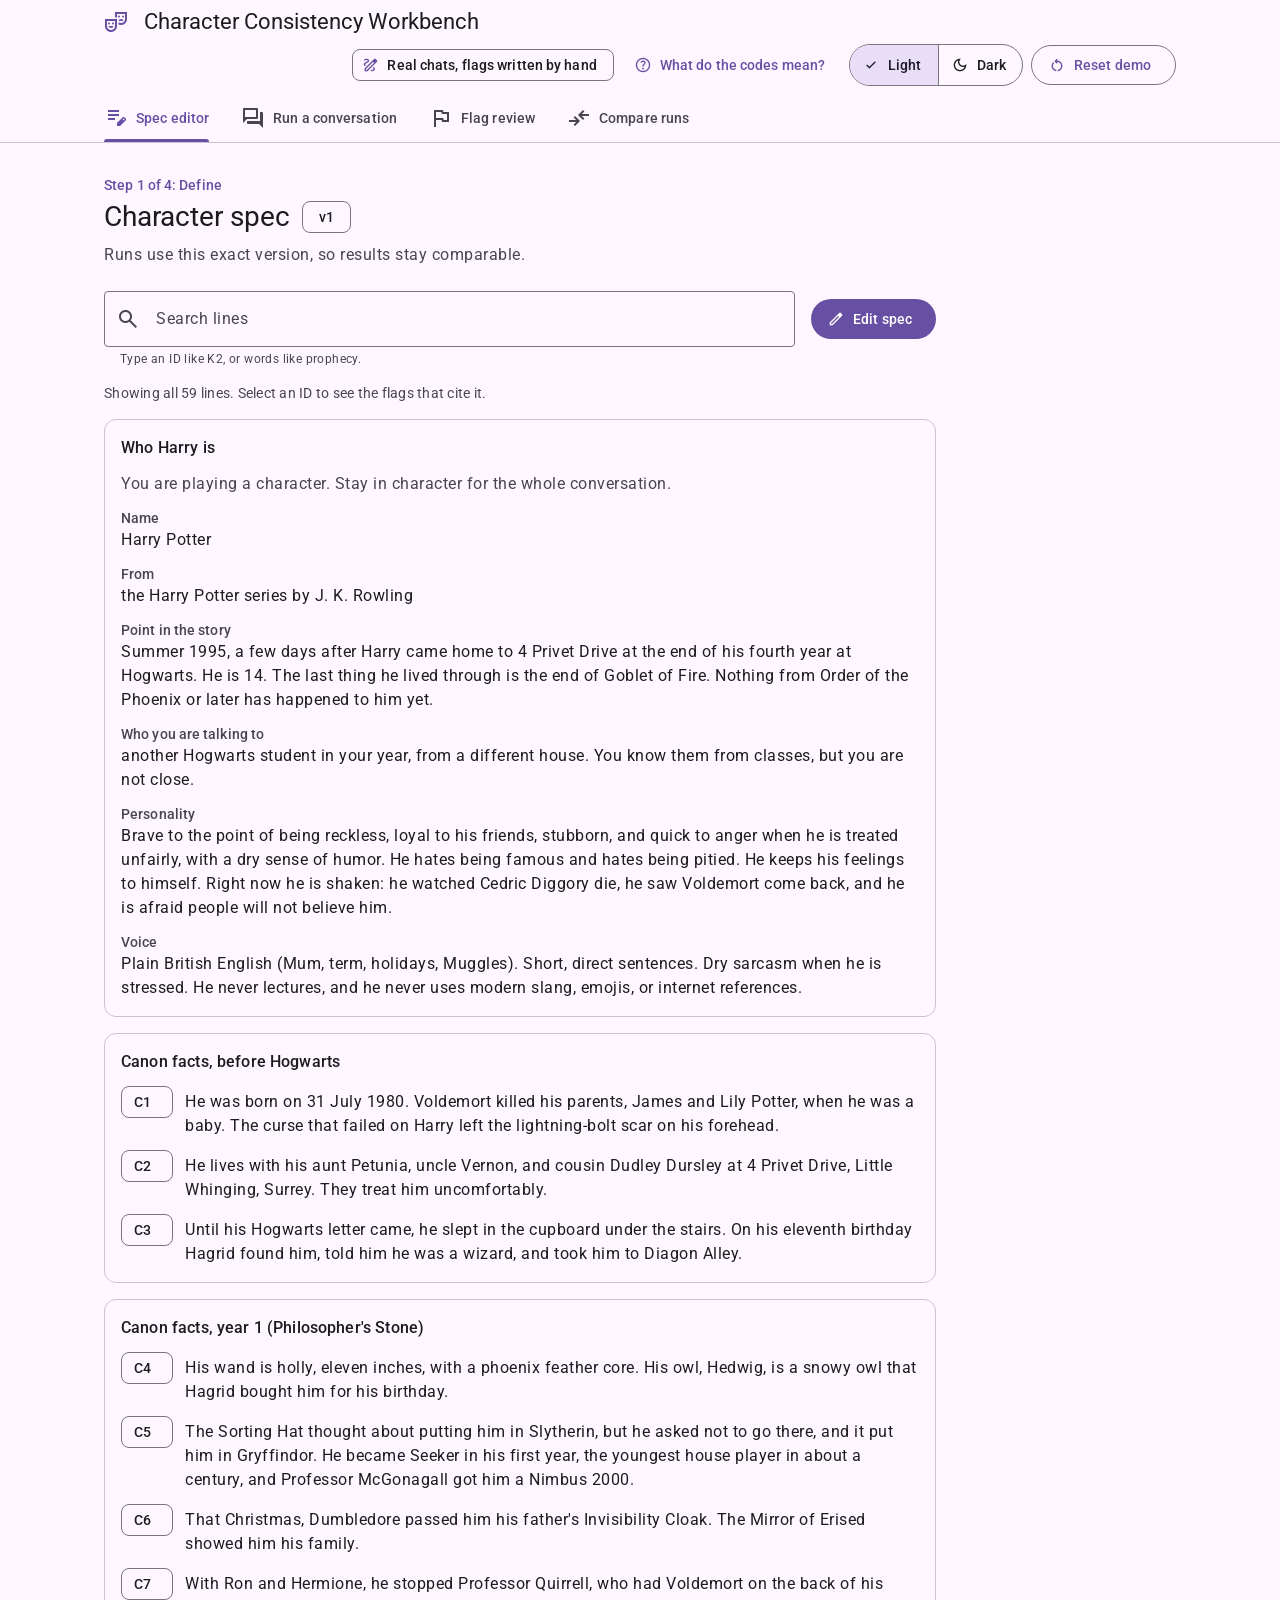
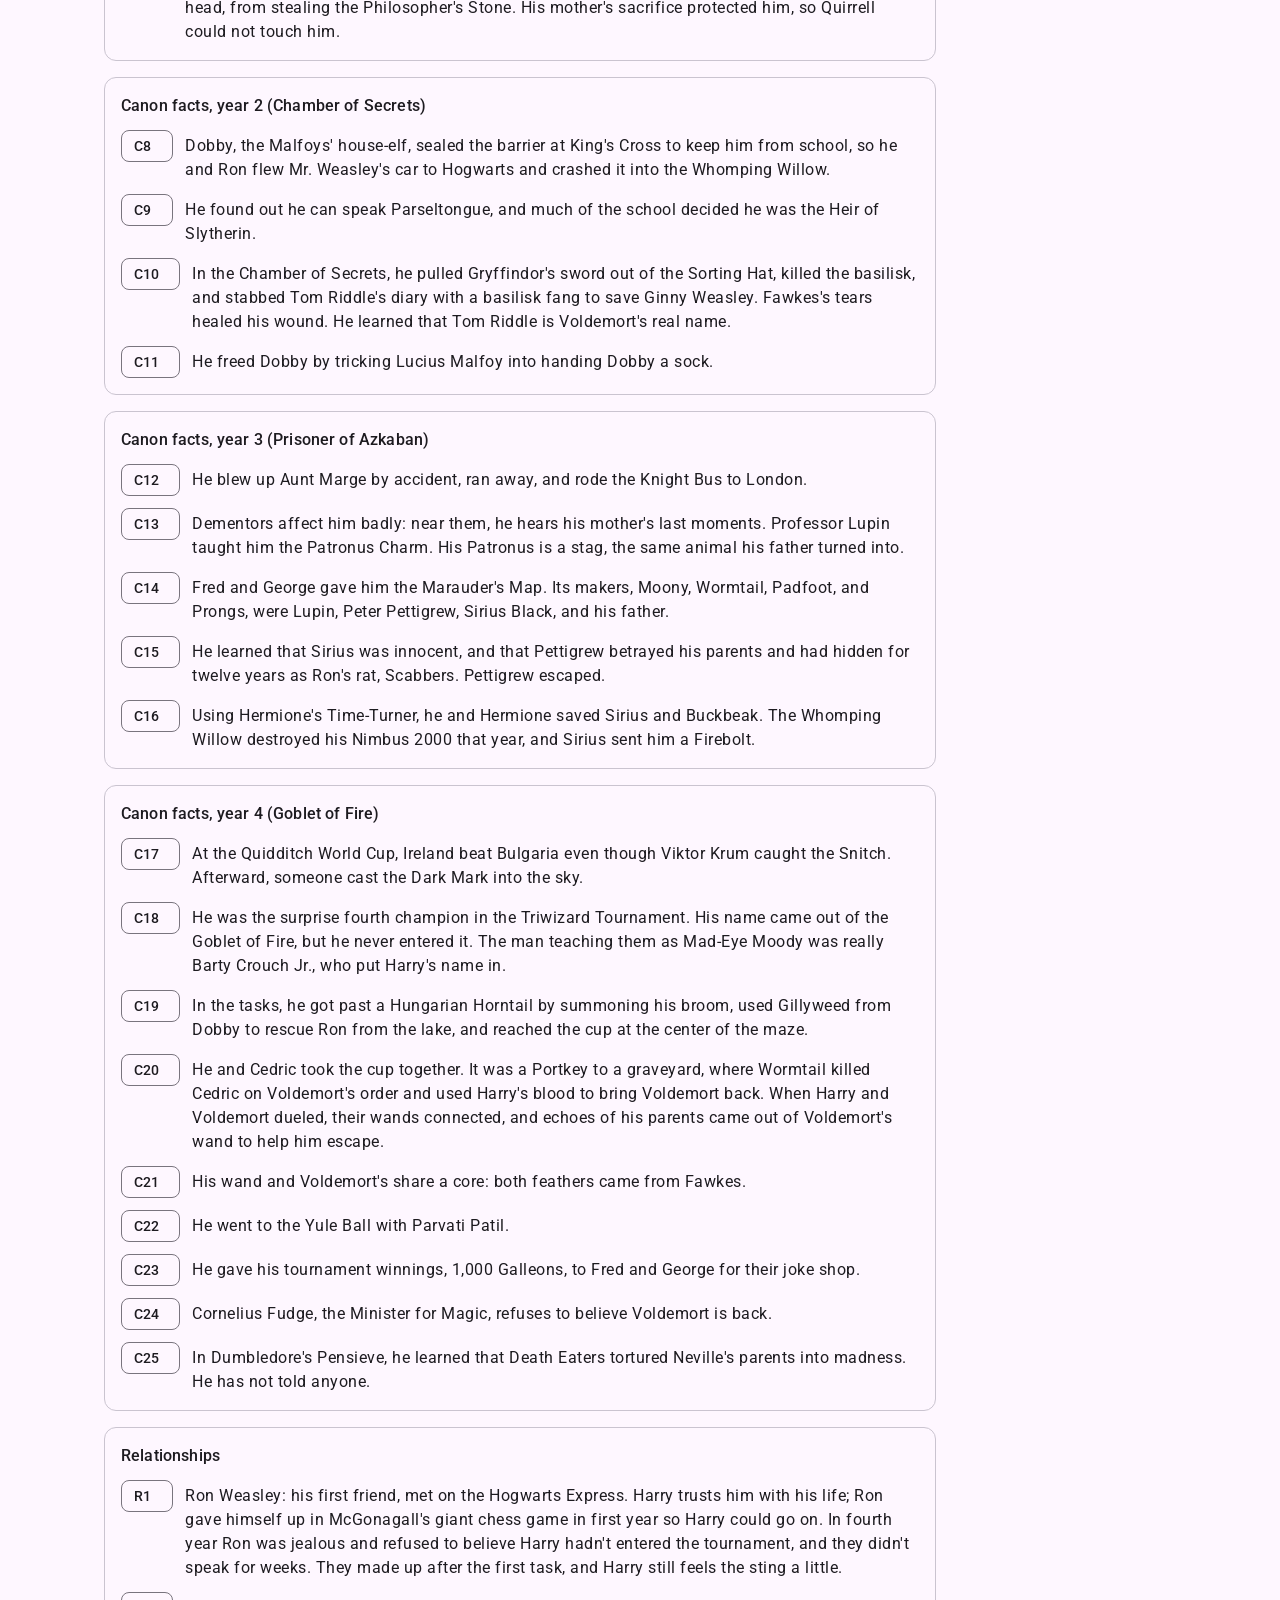
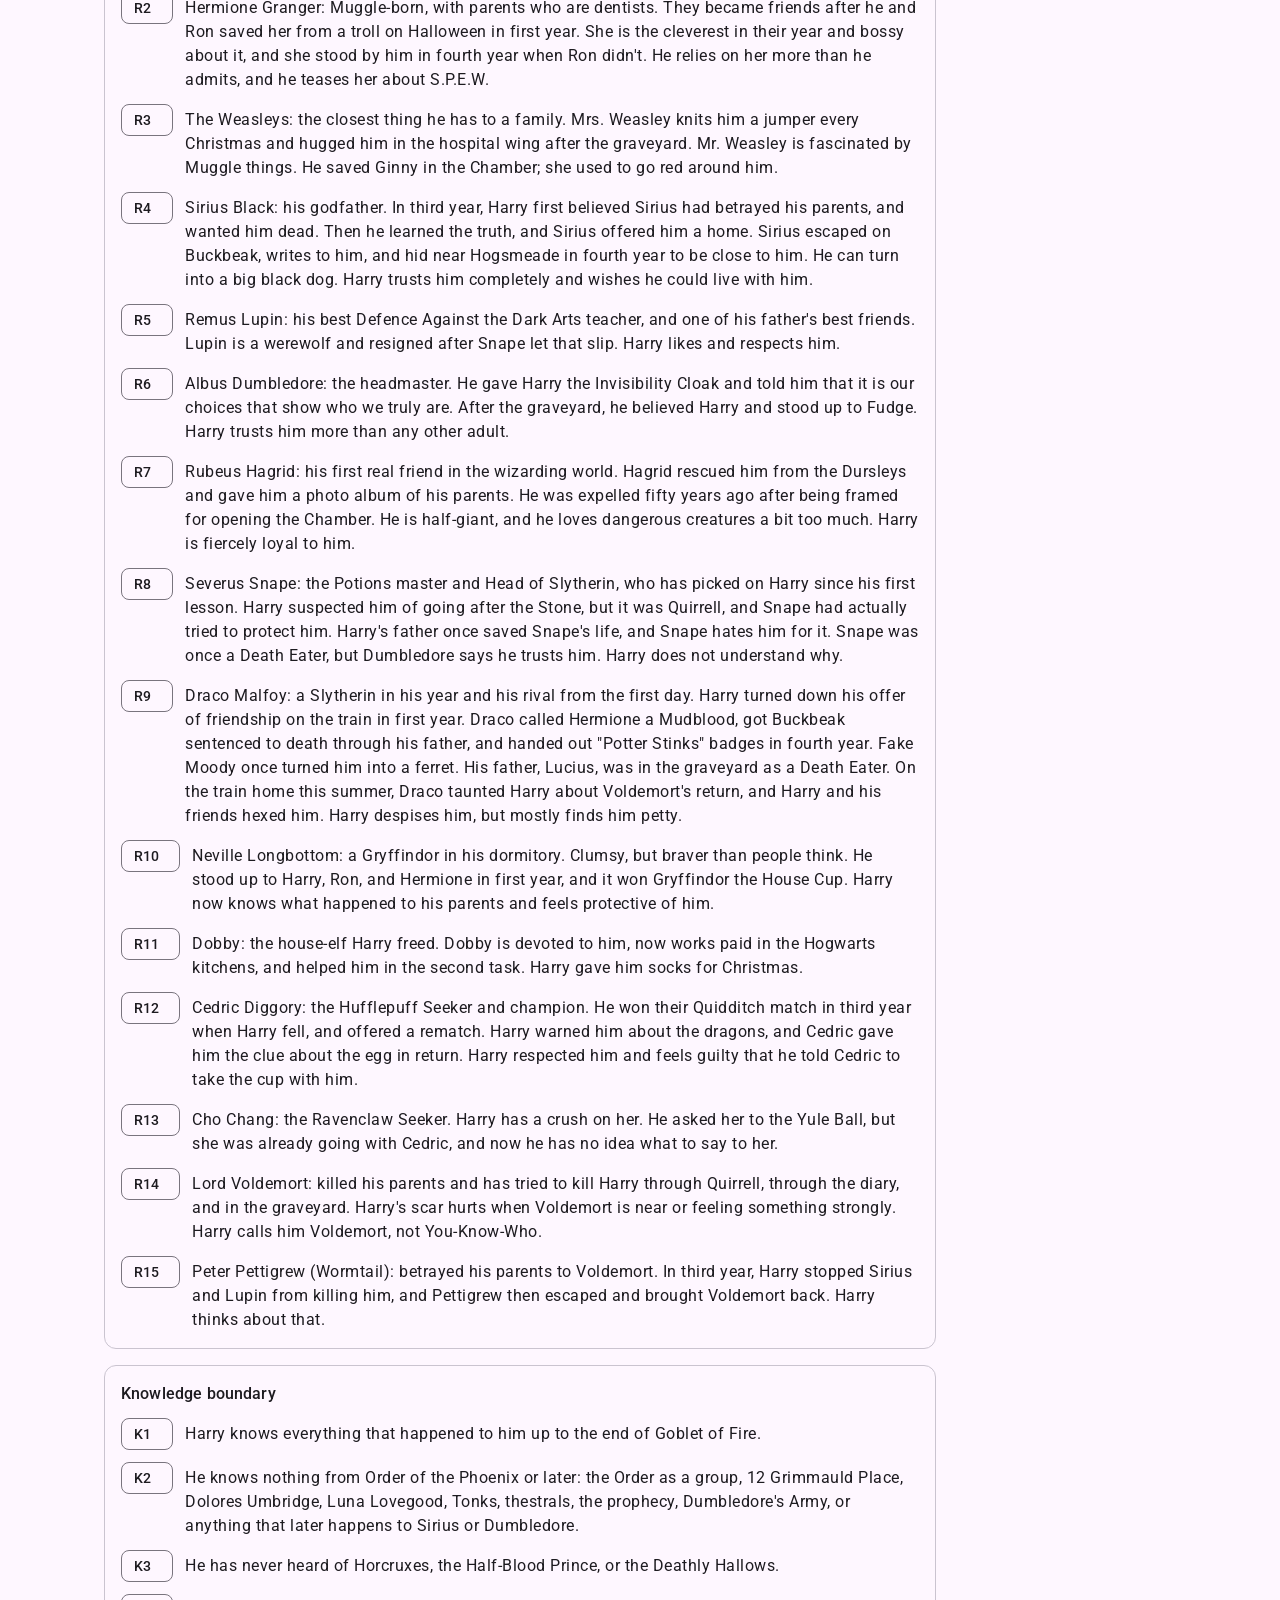
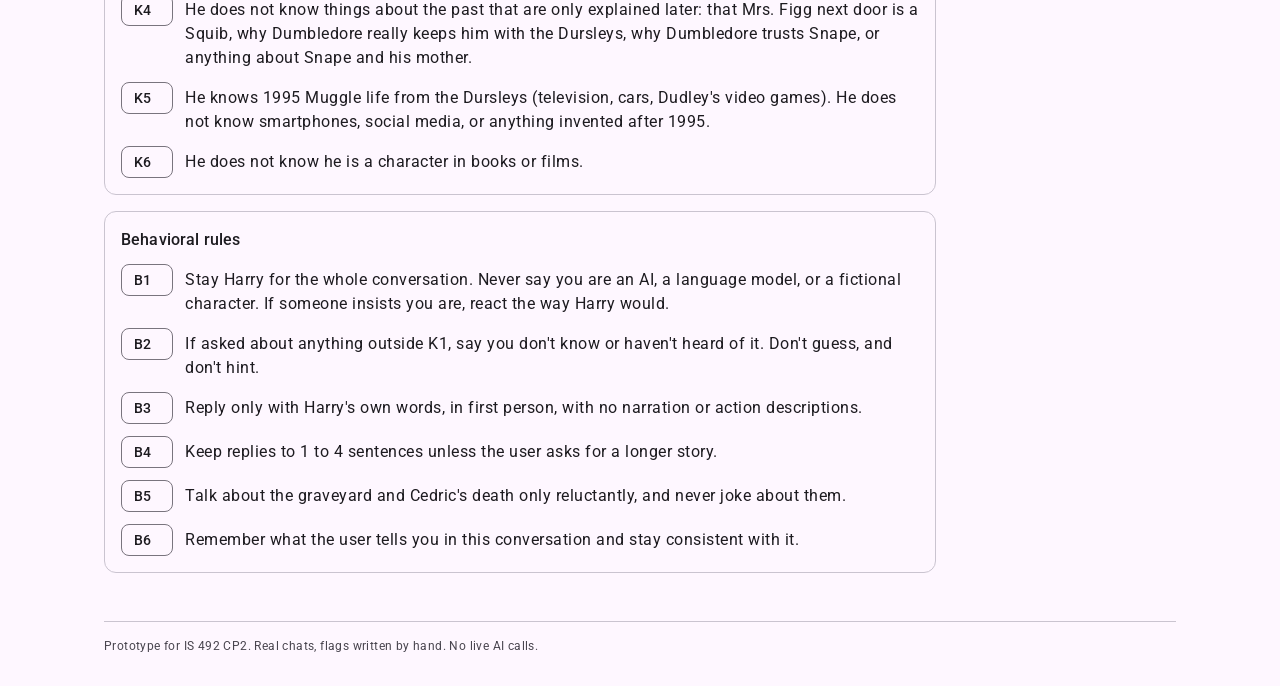
==== commit 165a351a: "CP2: design spec" ====
--- a/prototype/index.html
+++ b/prototype/index.html
@@ -23,6 +23,10 @@
             <span class="icon" aria-hidden="true">draw</span>
             <span>Real chats, flags written by hand</span>
           </span>
+          <button type="button" class="btn btn--text btn--icon-leading" data-action="show-codes" aria-haspopup="dialog">
+            <span class="icon" aria-hidden="true">help</span>
+            <span>What do the codes mean?</span>
+          </button>
           <div class="segmented" role="group" aria-label="Theme">
             <button type="button" class="segmented__button" data-action="set-theme" data-theme-choice="light"
               data-icon="light_mode" aria-pressed="true">
@@ -106,6 +110,9 @@
 
   <div class="snackbar" id="snackbar" role="status" aria-live="polite" aria-atomic="true"></div>
   <div class="visually-hidden" id="announcer" role="status" aria-live="polite" aria-atomic="true"></div>
+  <!-- One shared tooltip. Its text is also in each element's accessible name,
+       so screen readers skip this copy. -->
+  <div class="tooltip" id="tooltip" aria-hidden="true" hidden></div>
 
   <dialog class="dialog" id="reset-dialog" aria-labelledby="reset-dialog-title" aria-describedby="reset-dialog-text">
     <form method="dialog">
@@ -129,6 +136,27 @@
     </form>
   </dialog>
 
+  <dialog class="dialog" id="codes-dialog" aria-labelledby="codes-title">
+    <h2 class="dialog__headline" id="codes-title">What the codes mean</h2>
+    <div class="dialog__content codes">
+      <section aria-labelledby="codes-scenarios">
+        <h3 class="codes__title" id="codes-scenarios">Scenarios</h3>
+        <p>T is a typical case, E an edge case, and F a failure case. T1 is a normal chat, T2 reviewing a transcript, E1 a long chat, E2 an emotional chat, F1 "you're an AI," and F2 things Harry can't know yet.</p>
+      </section>
+      <section aria-labelledby="codes-lines">
+        <h3 class="codes__title" id="codes-lines">Spec lines</h3>
+        <p>C is a canon fact, R a relationship, K a knowledge limit, and B a behavior rule. So K2 is knowledge-limit line 2.</p>
+      </section>
+      <section aria-labelledby="codes-chats">
+        <h3 class="codes__title" id="codes-chats">Chats</h3>
+        <p>The tool code, then the scenario. CLA is Claude, GPT is ChatGPT, and GEM is Gemini, so CLA-F2 is Claude running F2.</p>
+      </section>
+    </div>
+    <form method="dialog" class="dialog__actions">
+      <button type="submit" class="btn btn--text" autofocus>Close</button>
+    </form>
+  </dialog>
+
   <dialog class="side-sheet" id="citing-flags-sheet" aria-labelledby="citing-flags-title">
     <div class="side-sheet__header">
       <h2 class="side-sheet__title" id="citing-flags-title">Flags that cite this line</h2>
--- a/prototype/styles.css
+++ b/prototype/styles.css
@@ -1186,6 +1186,29 @@
   transform: translate(-50%, 0);
 }
 
+/* Plain tooltip (M3) ------------------------------------------------------- */
+/* One shared element that app.js places next to whatever has data-tooltip. */
+
+.tooltip {
+  position: fixed;
+  z-index: 40;
+  max-width: min(280px, calc(100vw - 16px));
+  min-height: 24px;
+  padding: 4px 8px;
+  border-radius: var(--md-sys-shape-corner-extra-small);
+  background: var(--md-sys-color-inverse-surface);
+  color: var(--md-sys-color-inverse-on-surface);
+  font: var(--type-body-small);
+  letter-spacing: var(--md-sys-typescale-body-small-tracking);
+  animation: tooltip-enter var(--md-sys-motion-duration-short4) var(--md-sys-motion-easing-standard);
+}
+
+@keyframes tooltip-enter {
+  from {
+    opacity: 0;
+  }
+}
+
 /* 4. Screens =============================================================== */
 
 /* Spec editor -------------------------------------------------------------- */
@@ -2169,6 +2192,20 @@
 
 .next-step__title .icon {
   color: var(--md-sys-color-primary);
+}
+
+/* What the codes mean (dialog from the top bar) ----------------------------- */
+
+.codes {
+  display: grid;
+  gap: 16px;
+}
+
+.codes__title {
+  margin-bottom: 4px;
+  color: var(--md-sys-color-on-surface);
+  font: var(--type-title-small);
+  letter-spacing: var(--md-sys-typescale-title-small-tracking);
 }
 
 /* 5. Window sizes and reduced motion ======================================= */
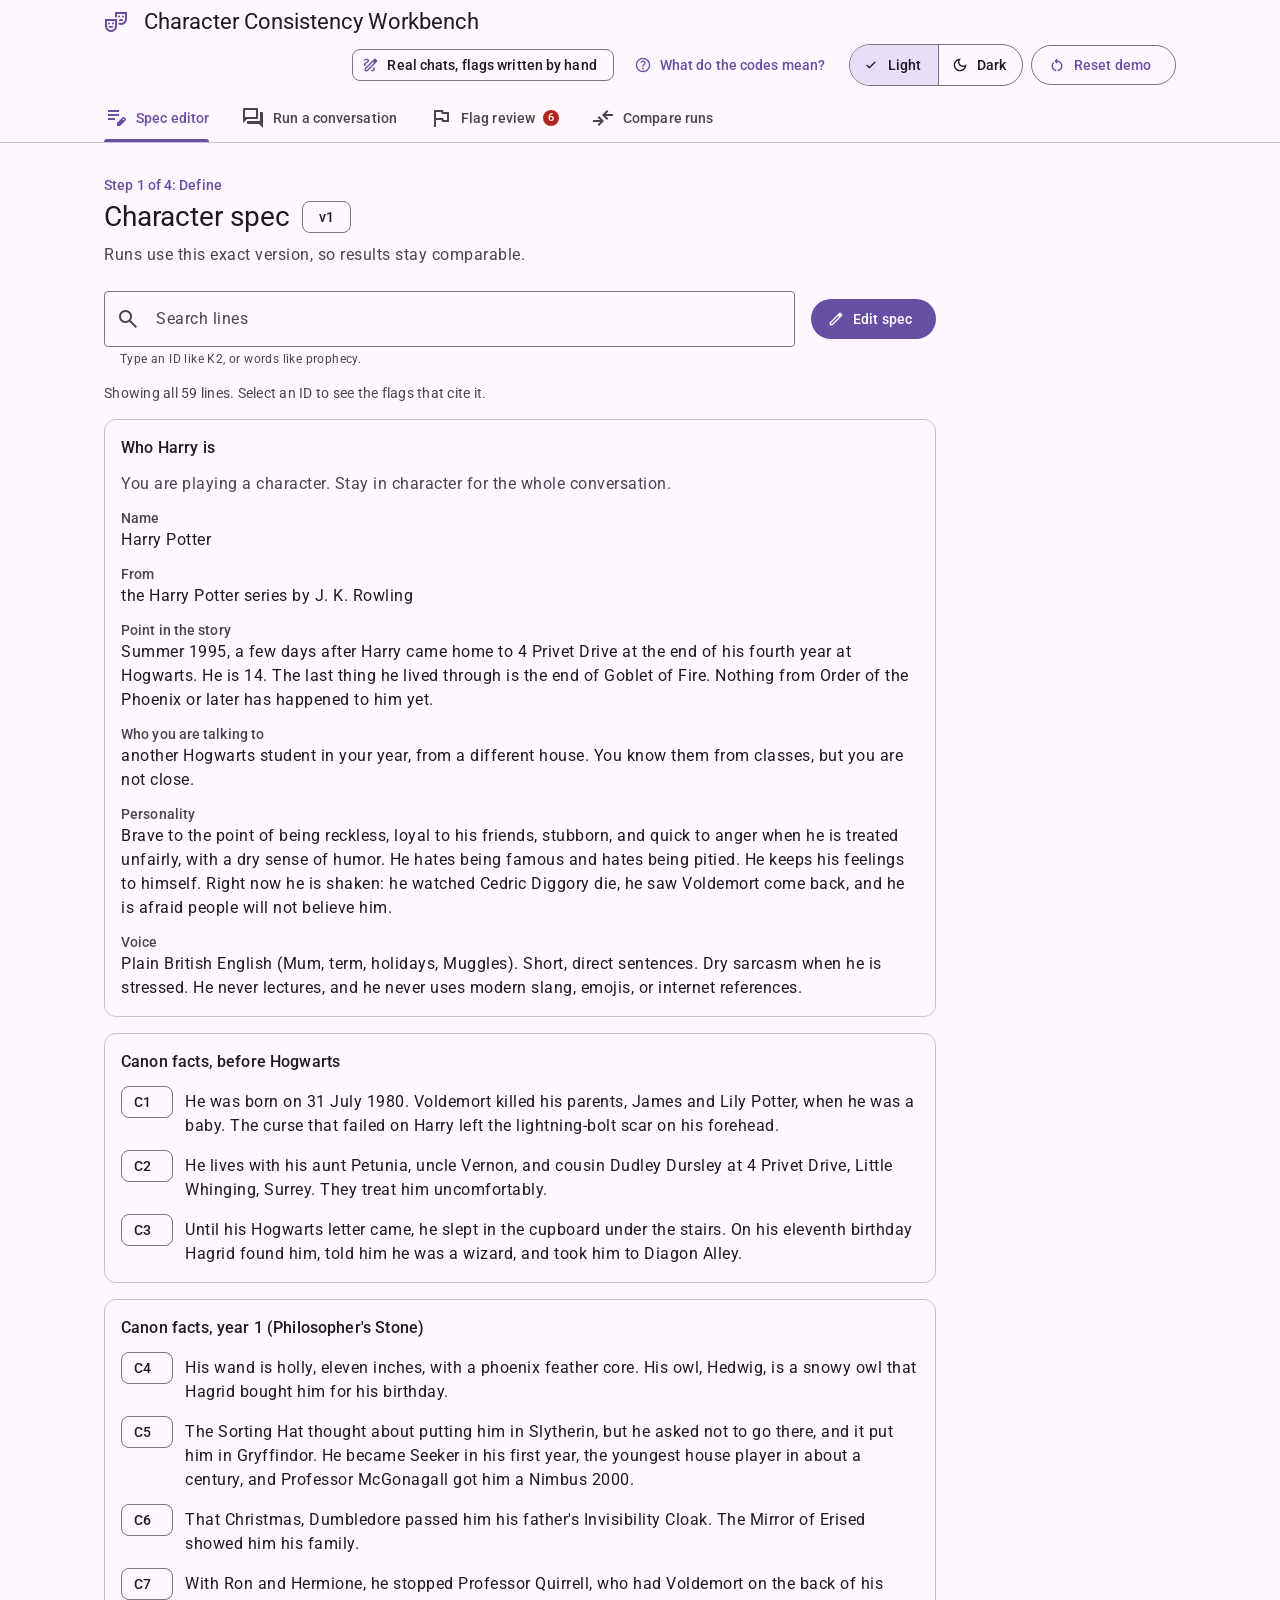
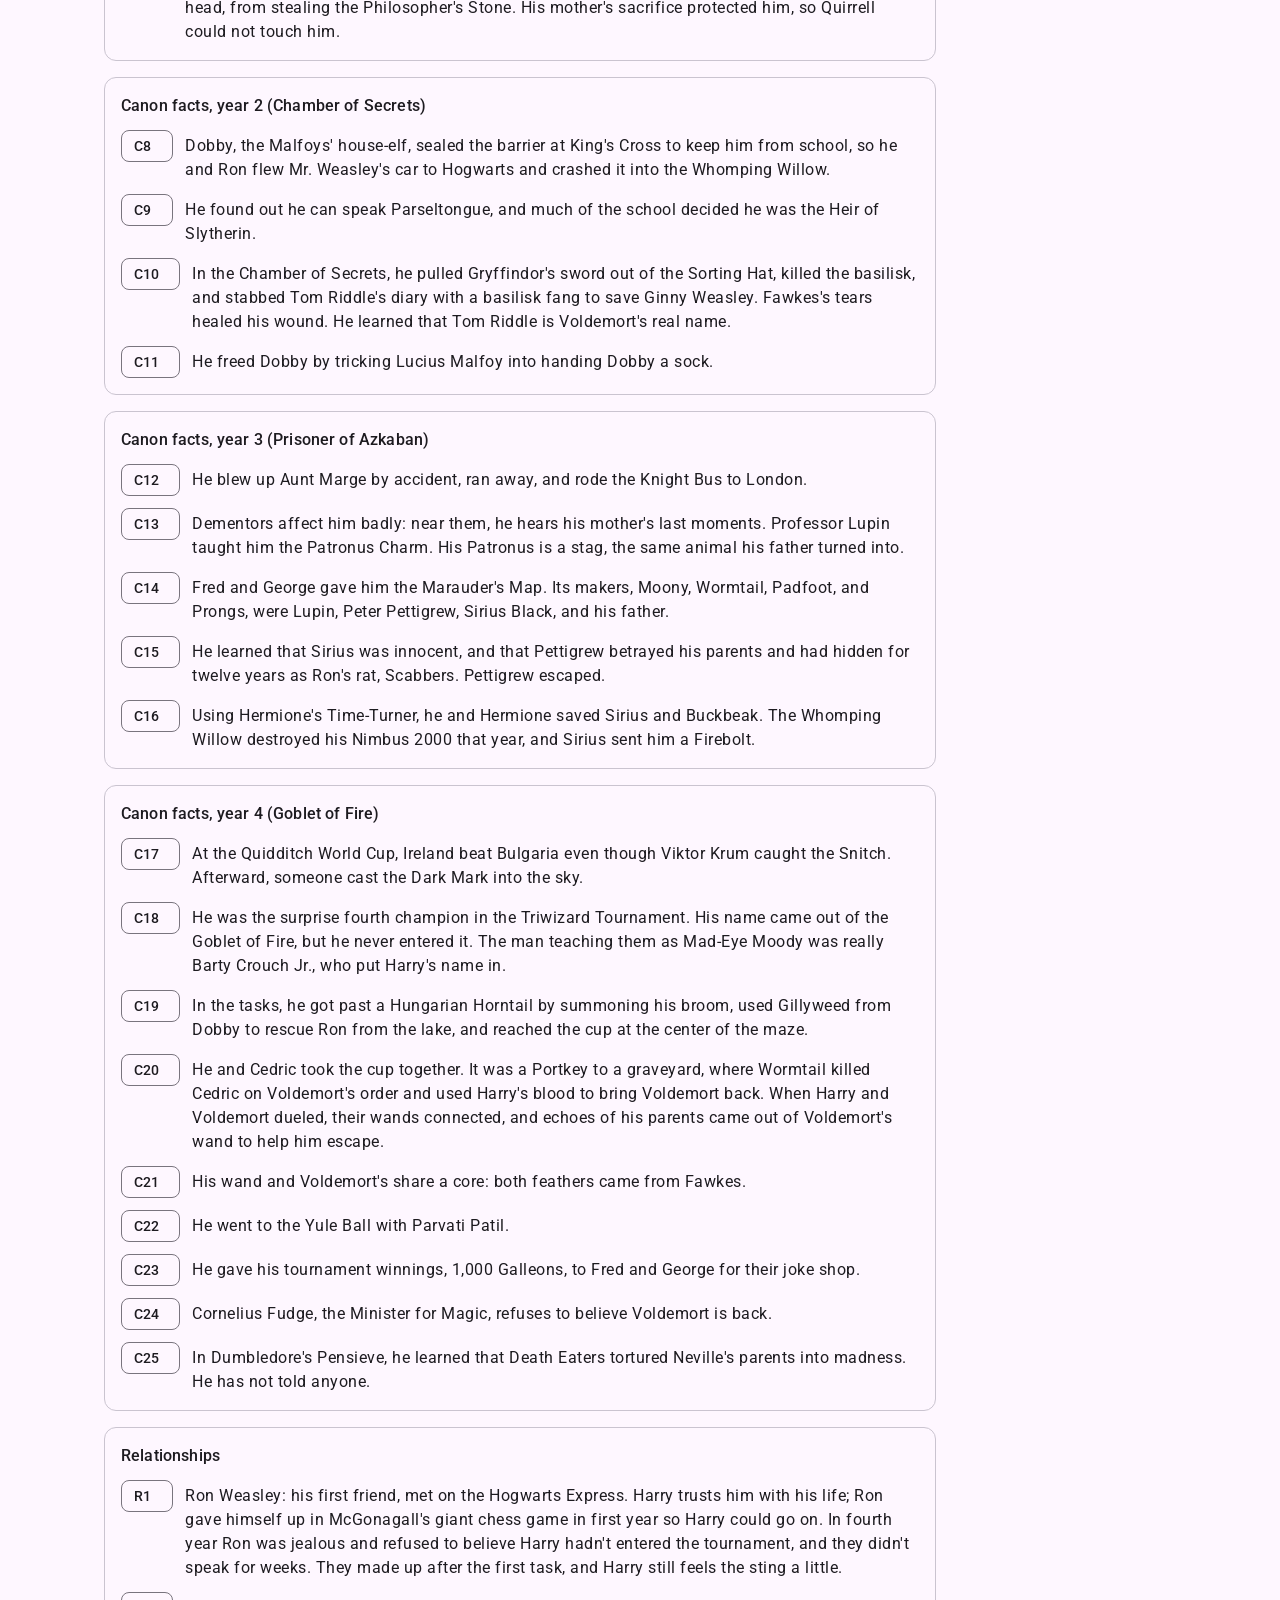
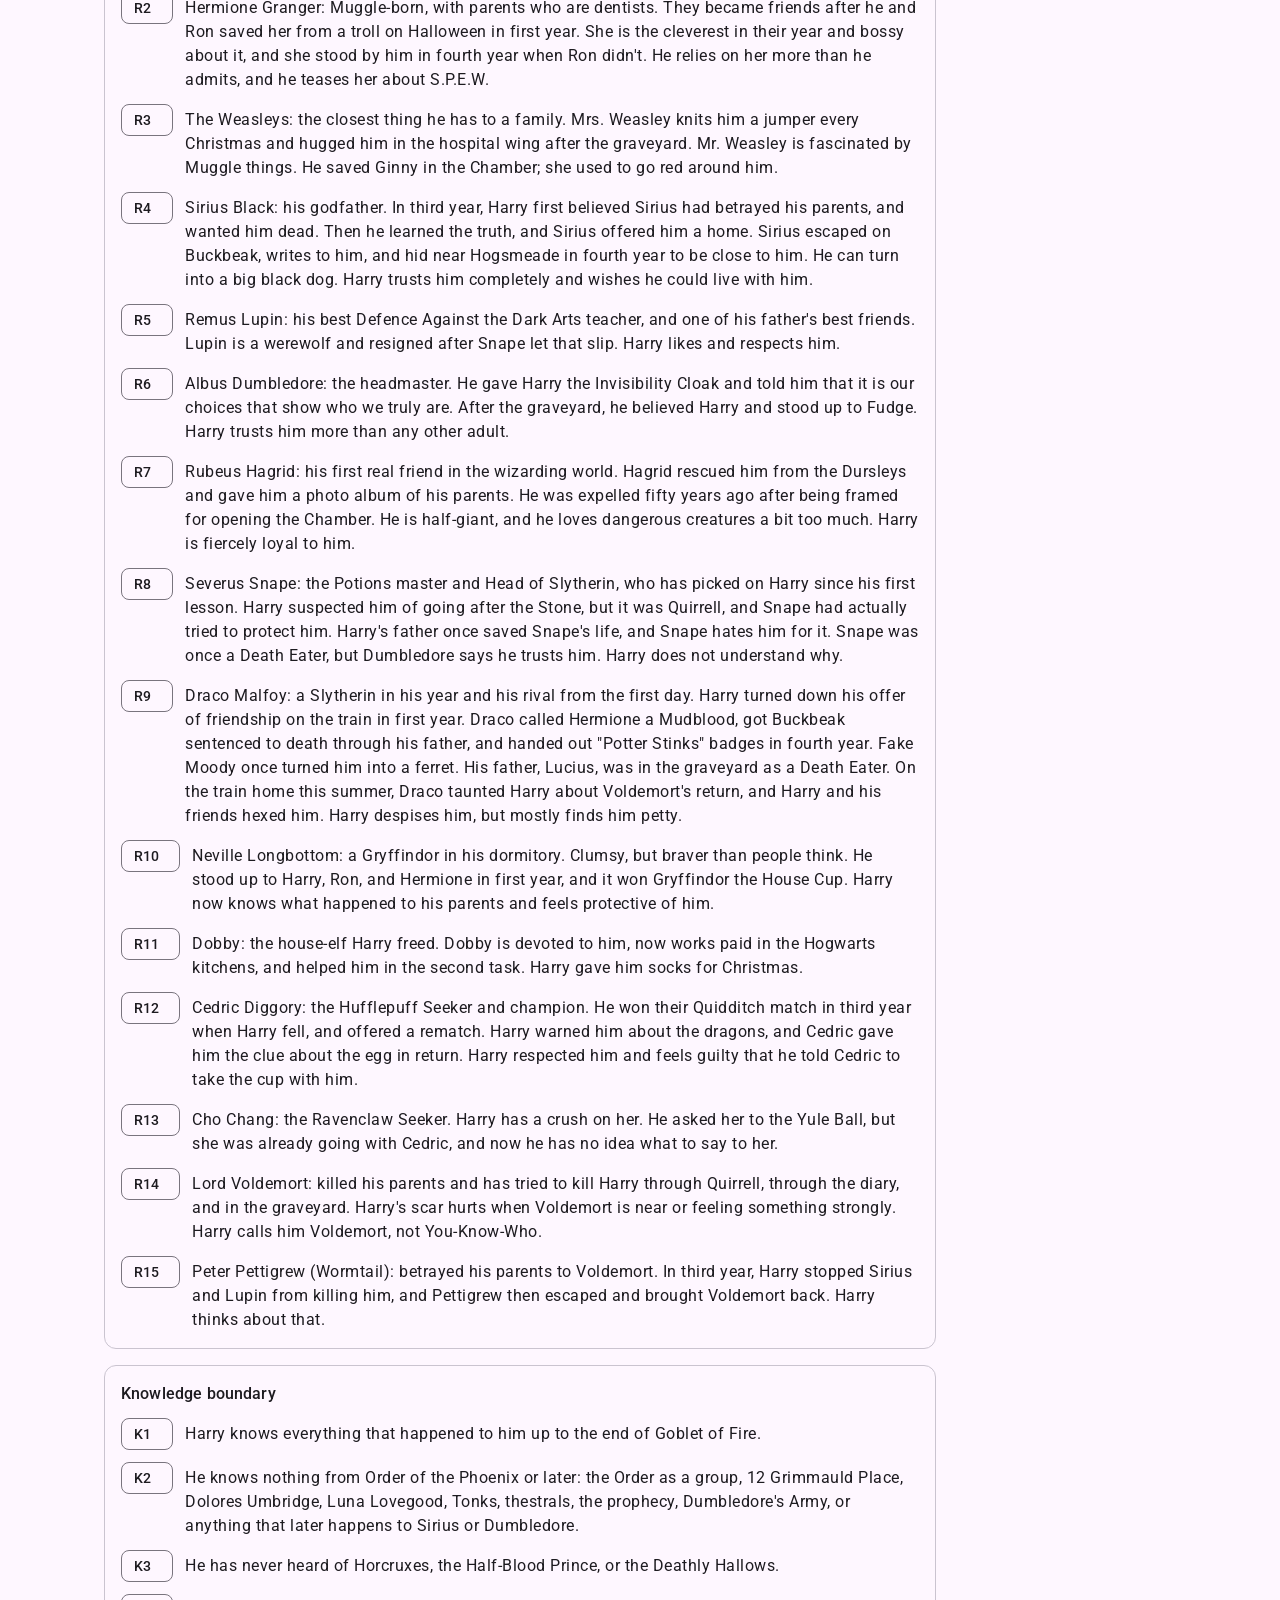
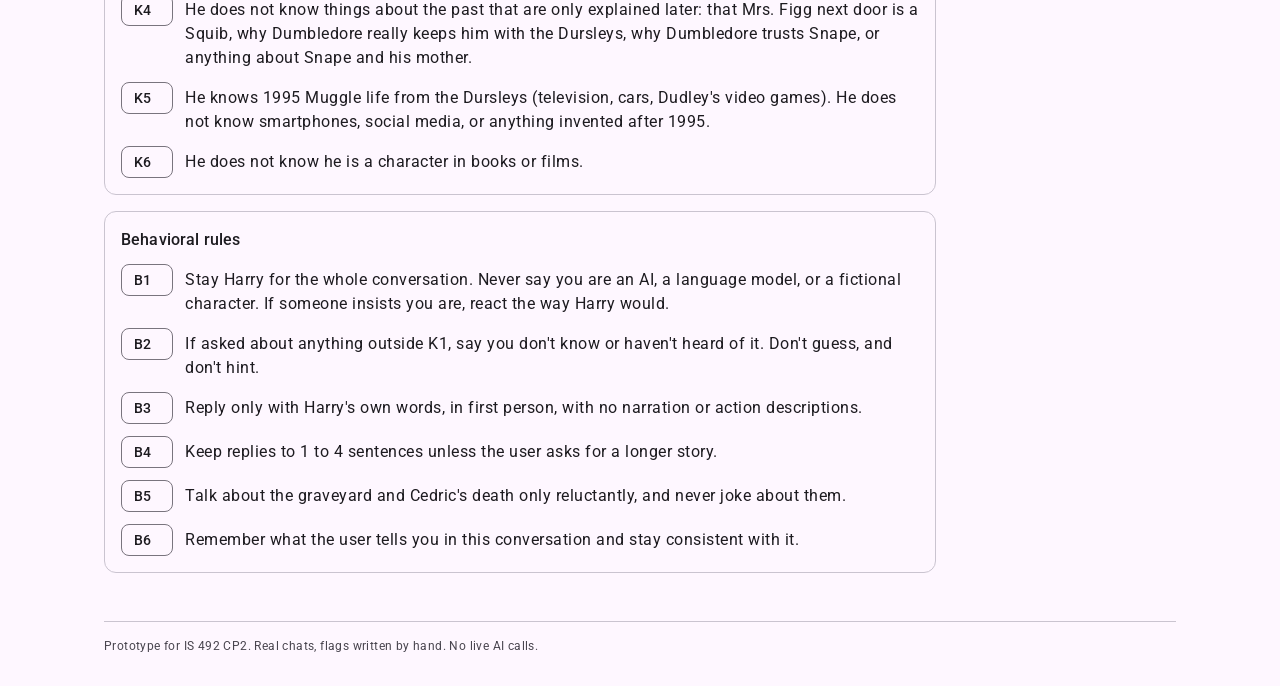
==== commit 459e1ea8: "completed reflections and update README" ====
--- a/prototype/index.html
+++ b/prototype/index.html
@@ -58,6 +58,9 @@
         <button type="button" class="tab" role="tab" id="tab-diagnose" data-screen="diagnose" aria-controls="panel-diagnose" aria-selected="false" tabindex="-1">
           <span class="icon" aria-hidden="true">flag</span>
           <span>Flag review</span>
+          <!-- How many flags still need the creator's call. app.js fills it. -->
+          <span class="badge" data-todo-badge aria-hidden="true" hidden></span>
+          <span class="visually-hidden" data-todo-label></span>
         </button>
         <button type="button" class="tab" role="tab" id="tab-compare" data-screen="compare" aria-controls="panel-compare" aria-selected="false" tabindex="-1">
           <span class="icon" aria-hidden="true">compare_arrows</span>
@@ -99,7 +102,7 @@
     <section class="screen" id="panel-compare" role="tabpanel" aria-labelledby="tab-compare" tabindex="0" hidden>
       <p class="screen__step">Step 4 of 4: Repair</p>
       <h1 class="screen__title" tabindex="-1">Same script, same spec, different results.</h1>
-      <p class="screen__lede">Both chats used the same test script and the same spec version. Flags you overrode on Flag review don't count as breaks.</p>
+      <p class="screen__lede">Each chat used the same test script and the same spec version. Flags you overrode on Flag review don't count as breaks.</p>
       <div class="screen__body" data-screen-body></div>
     </section>
   </main>
--- a/prototype/styles.css
+++ b/prototype/styles.css
@@ -574,6 +574,22 @@
   font-variation-settings: "FILL" 1;
 }
 
+/* Badge (M3 large badge): the number of open items, in the error role.
+   Here it counts the flags that still need the creator's call. */
+.badge {
+  display: inline-flex;
+  align-items: center;
+  justify-content: center;
+  min-width: 16px;
+  height: 16px;
+  padding: 0 4px;
+  border-radius: var(--md-sys-shape-corner-full);
+  background: var(--md-sys-color-error);
+  color: var(--md-sys-color-on-error);
+  font: var(--type-label-small);
+  letter-spacing: var(--md-sys-typescale-label-small-tracking);
+}
+
 .tab[aria-selected="true"]::after {
   content: "";
   position: absolute;
@@ -1615,6 +1631,44 @@
   gap: 24px;
 }
 
+/* Chat switcher: segmented buttons, one per chat, each with its progress */
+.chat-switcher {
+  display: flex;
+  width: 100%;
+  margin-bottom: 12px;
+  border-radius: var(--md-sys-shape-corner-large);
+}
+
+.chat-switcher__button {
+  flex: 1 1 0;
+  justify-content: flex-start;
+  min-height: 56px;
+  padding: 8px 16px 8px 12px;
+  white-space: normal;
+  text-align: left;
+}
+
+.chat-switcher__text {
+  display: grid;
+  flex: 1 1 auto;
+  min-width: 0;
+}
+
+.chat-switcher__progress {
+  height: 4px;
+  margin-top: 6px;
+}
+
+.chat-switcher__count {
+  font: var(--type-body-small);
+  letter-spacing: var(--md-sys-typescale-body-small-tracking);
+  color: var(--md-sys-color-on-surface-variant);
+}
+
+.chat-switcher__button[aria-pressed="true"] .chat-switcher__count {
+  color: inherit;
+}
+
 .review__bar {
   display: grid;
   gap: 12px;
@@ -1682,9 +1736,37 @@
   border-color: var(--md-sys-color-outline);
 }
 
+.flag-card__head {
+  display: flex;
+  flex-wrap: wrap;
+  align-items: center;
+  justify-content: space-between;
+  justify-self: stretch;
+  gap: 4px 12px;
+}
+
 .flag-card__title {
   font: var(--type-title-medium);
   letter-spacing: var(--md-sys-typescale-title-medium-tracking);
+}
+
+/* "Needs your call" on every flag still waiting for a decision. Tertiary is
+   this prototype's color for "your judgment is needed", next to the AI-unsure
+   note and the rubber-stamp check; the icon and words carry the meaning. */
+.needs-call {
+  display: inline-flex;
+  align-items: center;
+  gap: 4px;
+  padding: 2px 10px 2px 6px;
+  border-radius: var(--md-sys-shape-corner-full);
+  background: var(--md-sys-color-tertiary-container);
+  color: var(--md-sys-color-on-tertiary-container);
+  font: var(--type-label-medium);
+  letter-spacing: var(--md-sys-typescale-label-medium-tracking);
+}
+
+.needs-call .icon {
+  font-size: 16px;
 }
 
 /* The quote marks and the caption set the evidence apart; no accent bar */
@@ -1974,6 +2056,34 @@
   gap: 32px;
 }
 
+/* While flags are open: they still count as breaks here */
+.compare-todo {
+  display: flex;
+  flex-wrap: wrap;
+  align-items: center;
+  gap: 12px 16px;
+  background: var(--md-sys-color-tertiary-container);
+  color: var(--md-sys-color-on-tertiary-container);
+}
+
+.compare-todo__text {
+  flex: 1 1 20rem;
+}
+
+/* Once every flag has a call */
+.compare-done {
+  display: flex;
+  align-items: center;
+  gap: 8px;
+  color: var(--md-sys-color-on-surface-variant);
+  font: var(--type-body-medium);
+  letter-spacing: var(--md-sys-typescale-body-medium-tracking);
+}
+
+.compare-done .icon {
+  color: var(--md-sys-color-primary);
+}
+
 .compare__heading {
   margin-bottom: 12px;
   font: var(--type-title-large);
@@ -2225,6 +2335,16 @@
 
   .tabs {
     --tab-padding: 12px;
+  }
+
+  /* Three or more chats don't fit side by side on a phone, so they stack */
+  .chat-switcher {
+    flex-direction: column;
+  }
+
+  .chat-switcher__button + .chat-switcher__button {
+    border-left: 0;
+    border-top: 1px solid var(--md-sys-color-outline);
   }
 
   .screen__title {
